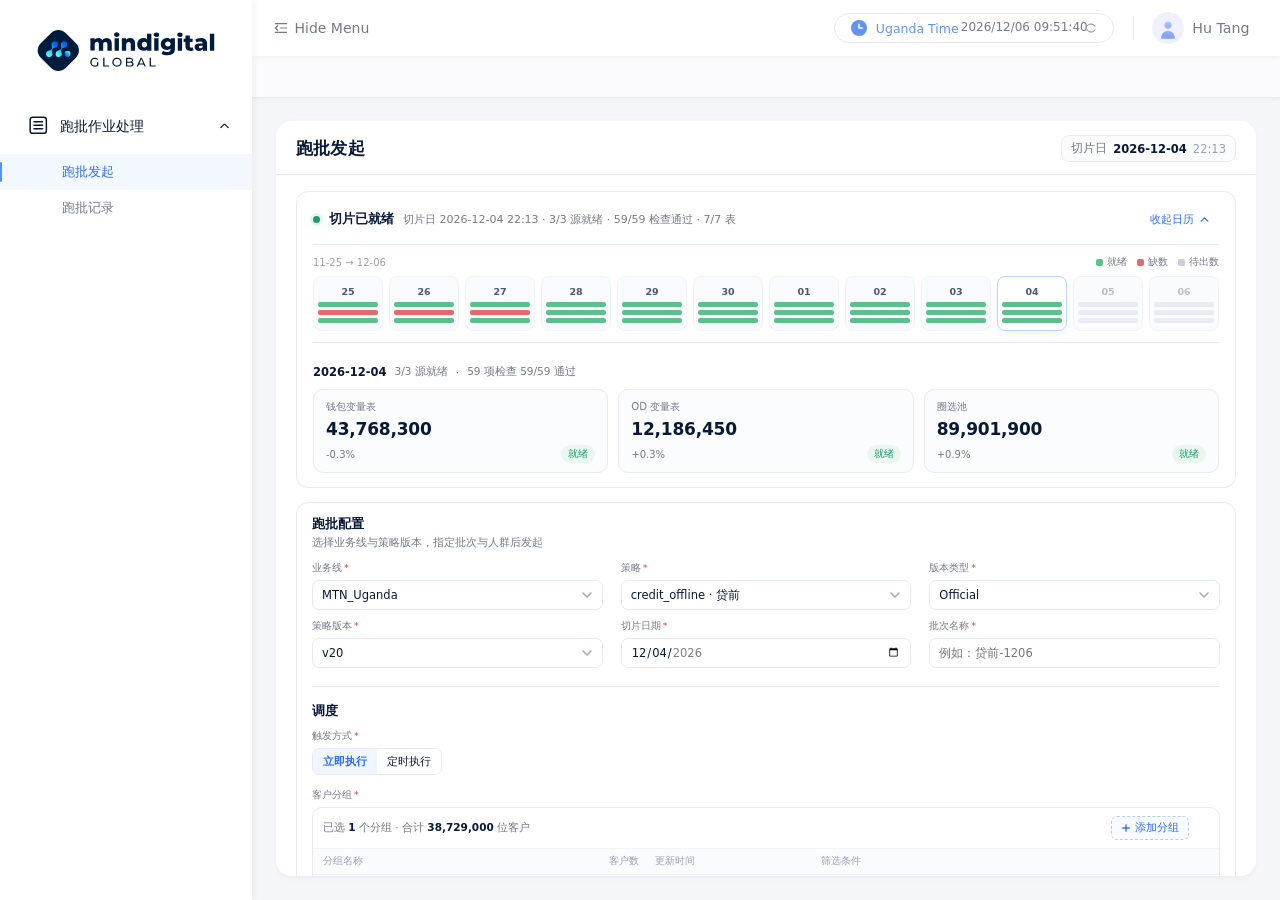
==== site/index.html @ 2bd6d719 "feat: 执行页新增批次事件报告卡片与 PDF 预览" ====
<!DOCTYPE html>
<html lang="zh-CN">
<head>
<meta charset="utf-8">
<meta name="viewport" content="width=device-width, initial-scale=1">
<title>跑批作业处理 · risk control platform</title>
<style>
/* ===== shell ===== */
:root {
  --ink:#081936; --muted:#75798A; --faint:#9AA1B6;
  --blue:#5095FF; --blue-deep:#2F6BFF; --blue-weak:#EEF4FF;
  --line:#E8EAF2; --page:#F5F6FA;
  --green:#1F9D6B; --green-weak:#E9F7F0;
  --amber:#D98A1F; --amber-weak:#FFF4E2;
  --red:#D64545; --red-weak:#FDECEC;
}
* { box-sizing:border-box; }
html, body { height:100%; margin:0; }
body {
  font-family:-apple-system, system-ui, "Segoe UI", Roboto, "Helvetica Neue", Arial, "Noto Sans", sans-serif;
  font-size:14px; color:var(--ink); background:var(--page);
  -webkit-font-smoothing:antialiased; -moz-osx-font-smoothing:grayscale;
  overflow-x:auto; overflow-y:hidden;
}
.app { display:flex; height:100vh; min-height:640px; position:relative; }
.sidebar { flex:0 0 252px; width:252px; background:#fff; box-shadow:2px 0 8px rgba(29,35,41,.05); position:relative; z-index:5; transition:width .28s cubic-bezier(.645,.045,.355,1), flex-basis .28s cubic-bezier(.645,.045,.355,1); overflow:hidden; }
.brand { padding:28.5px 0 0 35.5px; }
.brand img { display:block; width:180.5px; height:auto; }
.nav { margin-top:26.5px; }
.subnav { display:flex; flex-direction:column; margin-top:2px; }
.subnav-item { position:relative; height:36px; display:flex; align-items:center; padding:0 22px 0 62px; border:0; background:none; font:inherit; font-size:13px; color:var(--muted); cursor:pointer; text-align:left; }
.subnav-item:hover { color:var(--ink); background:rgba(80,149,255,.04); }
.subnav-item.on { color:var(--blue-deep); font-weight:500; background:#F3F8FF; }
.subnav-item.on:before { content:''; position:absolute; left:0; top:8px; bottom:8px; width:2px; background:var(--blue); border-radius:1px; }

.nav-item { height:54px; display:flex; align-items:center; padding:0 22.6px 0 27.5px; cursor:pointer; color:var(--ink); font-size:14px; line-height:1; transition:background .2s; user-select:none; }
.nav-item:hover { background:rgba(80,149,255,.05); }
.nav-item .ico { width:20.5px; height:20.5px; flex:0 0 20.5px; margin-right:12px; }
.nav-item .label { flex:1 1 auto; white-space:nowrap; transform:translateY(.5px); }
.chev { width:9px; height:5.4px; flex:0 0 9px; color:var(--ink); opacity:.92; }
.main { flex:1 1 auto; min-width:0; display:flex; flex-direction:column; }
.topbar { flex:0 0 56px; height:56px; background:#fff; display:flex; align-items:center; justify-content:space-between; padding:0 30.5px 0 22px; box-shadow:0 2px 3px rgba(151,160,195,.08); position:relative; z-index:4; }
.hide-btn { display:flex; align-items:center; gap:6.5px; position:relative; top:-.5px; background:none; border:0; padding:0; margin:0; font:inherit; font-size:14px; color:var(--muted); cursor:pointer; transition:color .2s; }
.hide-btn:hover { color:var(--ink); }
.hide-btn svg { width:14px; height:14px; display:block; }
.top-right { display:flex; align-items:center; }
.timepill { position:relative; width:279.5px; height:30px; flex:0 0 279.5px; border:1px solid var(--line); border-radius:15px; background:#fff; white-space:nowrap; }
.timepill .clk { position:absolute; left:16px; top:6px; width:16px; height:16px; display:block; }
.timepill .tz { position:absolute; left:40.5px; top:50%; transform:translateY(-50%); color:#6193F7; font-size:12.5px; }
.timepill .date { position:absolute; left:125.5px; top:50%; transform:translateY(calc(-50% - 1.5px)); color:var(--muted); font-size:12px; }
.timepill .sync { position:absolute; left:249.5px; top:8px; width:12px; height:12px; display:block; color:var(--muted); cursor:pointer; }
.vdiv { width:1px; height:24px; background:var(--line); margin:0 0 0 19px; }
.user { display:flex; align-items:center; margin-left:18.5px; cursor:pointer; }
.avatar { width:32px; height:32px; border-radius:50%; overflow:hidden; background:#EFF2FE; display:block; }
.uname { margin-left:8px; font-size:14.2px; color:var(--muted); white-space:nowrap; transform:translateY(-.5px); }
.subbar { flex:0 0 42px; height:42px; background:#FBFBFD; border-bottom:1px solid #E8EAF2; box-shadow:0 2px 4px rgba(151,160,195,.08); position:relative; z-index:3; }
.content { flex:1 1 auto; min-height:0; padding:23px 24px 24px; background:var(--page); }
.card { height:100%; background:#fff; border-radius:16px; box-shadow:0 2px 4px rgba(151,160,195,.1); position:relative; overflow:hidden; }
.app.collapsed .sidebar { width:0; flex-basis:0; }

/* ===== workspace ===== */
.ws { display:flex; flex-direction:column; }
.ws-head { flex:0 0 auto; padding:14px 20px 12px; border-bottom:1px solid var(--line); position:relative; }
.ws-top { display:flex; align-items:center; justify-content:space-between; gap:14px; }
.ws-left { display:flex; align-items:center; gap:12px; min-width:0; }
.ws-h1 { font-size:17px; font-weight:600; letter-spacing:.2px; white-space:nowrap; }
.concept { font-size:9.5px; font-weight:500; color:#7C8AA5; background:#F2F5FA; border:1px solid #E6EAF2; border-radius:4px; padding:1px 5px; letter-spacing:0; }
.ws-meta { margin-top:7px; display:flex; align-items:center; gap:9px; font-size:12px; color:var(--muted); white-space:nowrap; overflow:hidden; }
.task-btn { display:inline-flex; align-items:center; gap:6px; background:none; border:0; padding:0 0 0 12px; border-left:1px solid var(--line); font:inherit; color:var(--ink); cursor:pointer; white-space:nowrap; }
.task-btn svg { width:9px; height:5.4px; color:var(--muted); }
.task-name { font-size:13px; font-weight:600; }
.task-code { font-size:11px; color:var(--muted); }
.sep { width:1px; height:10px; background:var(--line); }
.ws-right { display:flex; align-items:center; gap:10px; flex:0 0 auto; white-space:nowrap; }
.ws-right .btn, .ws-right .badge, .slice-chip { white-space:nowrap; flex:0 0 auto; }
.slice-chip { display:flex; gap:6px; align-items:center; border:1px solid var(--line); border-radius:8px; padding:5px 9px; font-size:11.5px; color:var(--muted); background:#FBFCFE; }
.slice-chip b { color:var(--ink); font-weight:600; }
.slice-chip i { font-style:normal; color:var(--faint); }
.badge { font-size:11px; padding:4px 9px; border-radius:999px; background:var(--green-weak); color:var(--green); font-weight:500; }
.badge.running { background:var(--blue-weak); color:var(--blue-deep); }
.badge.waiting { background:var(--amber-weak); color:var(--amber); }
.task-menu { position:absolute; top:44px; left:150px; width:330px; background:#fff; border:1px solid var(--line); border-radius:10px; box-shadow:0 12px 28px rgba(20,30,60,.12); padding:6px; z-index:20; }
.task-menu[hidden] { display:none; }
.task-menu button { display:flex; width:100%; justify-content:space-between; align-items:center; gap:10px; padding:9px 10px; border:0; background:none; border-radius:7px; text-align:left; cursor:pointer; font:inherit; }
.task-menu button:hover { background:#F6F9FE; }
.task-menu button.on { background:#F3F8FF; }
.task-menu b { font-size:12.5px; font-weight:600; display:block; }
.task-menu i { font-size:10.5px; color:var(--muted); font-style:normal; display:block; margin-top:2px; }
.task-menu em { font-size:11px; color:var(--muted); font-style:normal; }

.stages { flex:0 0 auto; display:grid; grid-template-columns:repeat(4,1fr); border-bottom:1px solid var(--line); }
.stage { position:relative; display:flex; align-items:center; gap:10px; padding:10px 16px 9px; background:#fff; border:0; border-right:1px solid var(--line); cursor:pointer; text-align:left; font:inherit; color:var(--ink); }
.stage:last-child { border-right:0; }
.stage:after { content:''; position:absolute; left:0; right:0; bottom:-1px; height:2px; background:transparent; }
.stage.active { background:#FAFBFF; }
.stage.active:after { background:var(--blue); }
.st-no { font-size:10.5px; color:var(--faint); font-variant-numeric:tabular-nums; }
.st-body b { display:block; font-size:12.5px; font-weight:600; }
.st-body i { display:block; font-size:10.5px; color:var(--muted); font-style:normal; margin-top:2px; white-space:nowrap; overflow:hidden; text-overflow:ellipsis; }
.st-flag { margin-left:auto; width:6px; height:6px; border-radius:50%; background:#DDE2EA; flex:0 0 6px; }
.st-flag.done { background:var(--green); }
.st-flag.live { background:var(--blue); box-shadow:0 0 0 3px rgba(80,149,255,.16); }
.st-flag.warn { background:var(--amber); }

.panel-wrap { flex:1 1 auto; min-height:0; overflow:auto; padding:16px 20px 22px; background:#fff; }
.panel { display:none; }
.panel.active { display:block; }
.panel-wrap::-webkit-scrollbar { width:8px; }
.panel-wrap::-webkit-scrollbar-thumb { background:#DFE4EE; border-radius:4px; }

.box { border:1px solid var(--line); border-radius:12px; padding:13px 15px; background:#fff; }
.box-head { display:flex; align-items:flex-start; justify-content:space-between; gap:12px; }
.box h3 { margin:0; font-size:12.5px; font-weight:600; }
.box .sub { margin:3px 0 0; font-size:10.5px; color:var(--muted); }

.btn { display:inline-flex; align-items:center; justify-content:center; gap:6px; height:32px; padding:0 13px; border-radius:8px; border:1px solid var(--line); background:#fff; color:var(--ink); font:inherit; font-size:12px; font-weight:500; cursor:pointer; transition:background .15s,border-color .15s; }
.btn:hover { border-color:#C9D4EA; }
.btn.primary { background:var(--blue); border-color:var(--blue); color:#fff; }
.btn.primary:hover { background:#3F86F5; }
.btn.primary[disabled] { background:#B9CDF2; border-color:#B9CDF2; cursor:not-allowed; }
.btn.danger { color:var(--red); border-color:#F1C9C9; }
.btn.danger:hover { background:#FFF7F7; }
.btn.ghost { border-color:transparent; color:var(--muted); }
.btn.ghost:hover { color:var(--ink); background:#F6F8FC; }
.btn.wide { width:100%; height:34px; font-size:12.5px; margin-top:2px; }
.btn.sm { height:26px; padding:0 9px; font-size:11px; }

/* prepare */
.prep-grid { display:grid; grid-template-columns:minmax(0,1.3fr) minmax(0,1fr); gap:14px; align-items:stretch; }
.prep-left { display:flex; flex-direction:column; gap:14px; min-width:0; }
.form-box { align-self:stretch; }
.cal { margin-top:10px; display:grid; grid-template-columns:repeat(14,minmax(0,1fr)); gap:5px; }
.cal-col { border:1px solid transparent; border-radius:8px; padding:6px 2px 5px; text-align:center; cursor:pointer; }
.cal-col:hover { background:#F7F9FD; }
.cal-col.sel { border-color:#BFD6FF; background:#F3F8FF; }
.cal-d { font-size:10.5px; font-weight:600; color:var(--ink); white-space:nowrap; }
.cal-bars { margin-top:5px; display:flex; flex-direction:column; gap:2px; }
.cal-bars i { height:4px; border-radius:2px; background:#DDE2EB; display:block; }
.cal-bars i.ok { background:#5BC08D; }
.cal-bars i.warn { background:#E7B04A; }
.cal-bars i.bad { background:#E06B6B; }
.legend { display:flex; gap:10px; font-size:10px; color:var(--muted); align-items:center; }
.legend span { display:inline-flex; align-items:center; gap:4px; }
.legend b { width:7px; height:7px; border-radius:2px; display:inline-block; }

.cal-detail { margin-top:11px; border-top:1px solid var(--line); padding-top:9px; }
.cd-head { display:flex; align-items:center; gap:8px; font-size:11px; color:var(--muted); margin-bottom:3px; }
.cd-head b { color:var(--ink); font-size:11.5px; }
.cd-row { display:grid; grid-template-columns:minmax(0,1fr) 96px 64px 52px; gap:8px; align-items:center; padding:5px 0; border-bottom:1px dashed #EFF1F6; font-size:11px; }
.cd-row:last-child { border-bottom:0; }
.cd-row .nm { color:var(--ink); }
.cd-row .num { text-align:right; font-variant-numeric:tabular-nums; color:var(--ink); }
.cd-row .dl { text-align:right; color:var(--muted); font-variant-numeric:tabular-nums; }
.tag { justify-self:end; font-size:10px; padding:2px 7px; border-radius:999px; }
.tag.ok { background:var(--green-weak); color:var(--green); }
.tag.warn { background:var(--amber-weak); color:var(--amber); }
.tag.bad { background:var(--red-weak); color:var(--red); }
.tag.na { background:#F1F3F7; color:var(--faint); }

.launch h3 { margin:0 0 2px; }
.checks { list-style:none; margin:0; padding:0; display:flex; flex-direction:column; gap:7px; }
.checks li { display:flex; gap:7px; align-items:flex-start; font-size:11.5px; color:var(--ink); }
.checks li svg { width:13px; height:13px; margin-top:1px; flex:0 0 13px; }
.checks li small { color:var(--muted); font-size:10.5px; }
.est { display:grid; grid-template-columns:repeat(3,1fr); gap:6px; margin:11px 0 10px; padding-top:10px; border-top:1px solid var(--line); }
.est div i { display:block; font-size:9.5px; color:var(--muted); font-style:normal; }
.est div b { display:block; font-size:12px; font-weight:600; margin-top:2px; white-space:nowrap; }
.est-note { margin-top:9px; font-size:10px; color:var(--faint); }
.hint { margin-top:7px; font-size:10px; color:var(--faint); text-align:center; }

.cfg { margin-top:10px; display:grid; grid-template-columns:repeat(4,minmax(0,1fr)); gap:10px; }
.cfg div i { display:block; font-size:9.5px; color:var(--faint); font-style:normal; }
.cfg div b { display:block; font-size:11.5px; font-weight:500; margin-top:2px; white-space:nowrap; overflow:hidden; text-overflow:ellipsis; }

table.list { width:100%; border-collapse:collapse; font-size:11px; }
table.list th { text-align:left; font-weight:500; color:var(--muted); font-size:10px; padding:0 6px 6px; border-bottom:1px solid var(--line); white-space:nowrap; }
table.list td { padding:6px; border-bottom:1px dashed #EFF1F6; font-variant-numeric:tabular-nums; white-space:nowrap; }
table.list tr:last-child td { border-bottom:0; }
table.list td.r, table.list th.r { text-align:right; }
table.list td.mono { font-family:ui-monospace, SFMono-Regular, Menlo, monospace; font-size:10.5px; color:var(--muted); }

.stages[hidden] { display:none; }
.stages.three { grid-template-columns:repeat(3,1fr); }
.back { border:0; background:none; padding:0; color:var(--muted); font-size:11.5px; cursor:pointer; white-space:nowrap; }
.back:hover { color:var(--ink); }
.list-head { margin:16px 0 8px; }
.list-head h3 { margin:0; font-size:12.5px; font-weight:600; }
.batch-table { width:100%; border-collapse:collapse; font-size:11.5px; }
.batch-table th { text-align:left; font-size:10px; color:var(--muted); font-weight:500; padding:0 8px 8px; border-bottom:1px solid var(--line); white-space:nowrap; }
.batch-table td { padding:9px 8px; border-bottom:1px dashed #EFF1F6; white-space:nowrap; }
.batch-table tbody tr { cursor:pointer; }
.batch-table tbody tr:hover { background:#F8FAFE; }
.batch-table td.nm { font-weight:600; }
.batch-table td.mono { font-family:ui-monospace,SFMono-Regular,Menlo,monospace; font-size:10.5px; color:var(--muted); }
.batch-table td.r, .batch-table th.r { text-align:right; }
.tag.info { background:var(--blue-weak); color:var(--blue-deep); }

.grid3 { display:grid; grid-template-columns:repeat(3,minmax(0,1fr)); gap:0 18px; }
.gp-wrap { display:grid; grid-template-columns:minmax(0,1.1fr) minmax(0,1fr); gap:14px; border:1px solid var(--line); border-radius:10px; padding:12px; background:#FAFBFE; }
.gp-title { font-size:10px; color:var(--muted); margin-bottom:6px; }
.glist { display:flex; flex-direction:column; gap:6px; max-height:230px; overflow:auto; }
.gitem { display:flex; align-items:center; gap:8px; border:1px solid var(--line); border-radius:8px; padding:8px 10px; background:#fff; font:inherit; font-size:11.5px; color:var(--ink); }
button.gitem { cursor:pointer; text-align:left; }
.gitem.sel { border-color:#BFD6FF; background:#F5F9FF; }
.gitem .cbx { width:12px; height:12px; border:1px solid #C9D2E2; border-radius:3px; flex:0 0 12px; }
.gitem.sel .cbx { background:var(--blue); border-color:var(--blue); position:relative; }
.gitem.sel .cbx:after { content:''; position:absolute; left:3px; top:1px; width:3px; height:6px; border:solid #fff; border-width:0 1.5px 1.5px 0; transform:rotate(45deg); }
.gitem .nm { flex:1 1 auto; overflow:hidden; text-overflow:ellipsis; white-space:nowrap; }
.gitem .gnum { font-variant-numeric:tabular-nums; color:var(--muted); }
.gitem .gx { font-style:normal; color:#8AA0C4; cursor:pointer; font-size:13px; line-height:1; }
.gitem .gx:hover { color:var(--red); }
.gitem .gchk { width:12px; height:12px; flex:0 0 12px; }
.gitem svg.gicon { width:14px; height:14px; flex:0 0 14px; color:var(--faint); }
.gp-empty { padding:18px; text-align:center; color:var(--faint); font-size:10.5px; border:1px dashed var(--line); border-radius:8px; }
.gp-total { margin-top:8px; font-size:10.5px; color:var(--muted); text-align:right; font-variant-numeric:tabular-nums; }

.ws-back-row { display:flex; padding:12px 20px 0; }
.ws-back-row + .ws-top { padding-top:8px; }
/* readiness strip */
.readiness { padding:14px 16px; }
.ready-row { display:flex; align-items:center; gap:9px; }
.ready-dot { width:7px; height:7px; border-radius:50%; background:var(--green); box-shadow:0 0 0 3px rgba(31,157,107,.12); flex:0 0 7px; }
.ready-row b { font-size:12.5px; font-weight:600; }
.ready-meta { font-size:11px; color:var(--muted); }
.ready-row .btn { margin-left:auto; color:var(--blue-deep); }
.ready-body { margin-top:12px; border-top:1px solid var(--line); padding-top:10px; }
.cal-head { display:flex; align-items:center; justify-content:space-between; font-size:10px; color:var(--faint); margin-bottom:7px; }
.ready-body .cal { margin-top:0; }
.ready-body .cal-col { padding:9px 4px 7px; }
.ready-body .cal-bars i { height:5px; }
.form-grid { display:grid; grid-template-columns:1fr 1fr; gap:0 20px; }
.form-grid .field { margin-top:10px; }
.form-grid .span2 { grid-column:span 2; }
.push-grid .btn.wide { margin-top:12px; }
.form-foot { display:flex; justify-content:flex-end; margin-top:16px; padding-top:12px; border-top:1px solid var(--line); }

/* config form */
.form-box .box-head { margin-bottom:2px; }
.field { margin-top:10px; }
.field > label { display:block; font-size:9.5px; color:var(--muted); margin-bottom:5px; }
.static { font-size:12px; color:var(--ink); }
.opts { display:grid; grid-template-columns:1fr 1fr; gap:6px; }
.opt { border:1px solid var(--line); border-radius:8px; padding:7px 8px; background:#fff; text-align:left; cursor:pointer; font:inherit; }
.opt:hover { border-color:#C9D4EA; }
.opt.on { border-color:#BFD6FF; background:#F5F9FF; }
.opt b { display:block; font-size:11px; font-weight:600; color:var(--ink); }
.opt i { display:block; font-style:normal; font-size:9.5px; color:var(--muted); margin-top:2px; }
.ver-row { display:flex; align-items:center; }
.seg { display:inline-flex; border:1px solid var(--line); border-radius:7px; overflow:hidden; }
.seg button { border:0; background:#fff; padding:5px 10px; font:inherit; font-size:11px; color:var(--ink); cursor:pointer; }
.seg button.on { background:#F0F6FF; color:var(--blue-deep); font-weight:600; }
.ver { margin-left:8px; font-size:11px; color:var(--muted); }
.ver-pill { display:inline-flex; align-items:center; height:26px; padding:0 10px; border:1px solid var(--line); border-radius:7px; font-size:11px; color:var(--ink); background:#FAFBFE; }
.groups { display:flex; flex-direction:column; gap:5px; }
.chk { display:flex; align-items:center; gap:7px; border:1px solid var(--line); border-radius:7px; padding:6px 8px; background:#fff; font:inherit; font-size:11px; color:var(--ink); cursor:pointer; text-align:left; }
.chk:hover { border-color:#C9D4EA; }
.chk.on { border-color:#BFD6FF; background:#F5F9FF; }
.cbx { width:12px; height:12px; border:1px solid #C9D2E2; border-radius:3px; flex:0 0 12px; position:relative; }
.chk.on .cbx { background:var(--blue); border-color:var(--blue); }
.chk.on .cbx:after { content:''; position:absolute; left:3px; top:1px; width:3px; height:6px; border:solid #fff; border-width:0 1.5px 1.5px 0; transform:rotate(45deg); }
.chk em { margin-left:auto; font-style:normal; color:var(--muted); font-size:10px; }
.auto-row { display:flex; align-items:center; gap:8px; margin-top:7px; font-size:10.5px; color:var(--muted); }
.auto-row .switch { margin-left:auto; width:28px; height:16px; }
.auto-row .switch:after { width:12px; height:12px; }
.auto-row .switch.on:after { left:14px; }


.input { width:100%; height:30px; border:1px solid var(--line); border-radius:7px; padding:0 9px; font:inherit; font-size:11.5px; color:var(--ink); outline:none; background:#fff; }
.input:focus { border-color:#BFD6FF; box-shadow:0 0 0 3px rgba(80,149,255,.1); }
.textarea { width:100%; min-height:50px; border:1px solid var(--line); border-radius:7px; padding:7px 9px; font:inherit; font-size:11.5px; color:var(--ink); outline:none; resize:none; background:#fff; }
.textarea:focus { border-color:#BFD6FF; box-shadow:0 0 0 3px rgba(80,149,255,.1); }
.req { color:var(--red); font-style:normal; margin-left:2px; }
.row2 { display:grid; grid-template-columns:1fr 1fr; gap:10px; }
.row2 .field { margin-top:10px; }

/* group summary + picker */
.group-summary { display:flex; align-items:center; justify-content:space-between; gap:8px; font-size:10.5px; color:var(--muted); }
.group-summary b { color:var(--ink); font-weight:600; }
.group-chips { display:flex; flex-wrap:wrap; gap:5px; margin-top:7px; }
.gchip { display:inline-flex; align-items:center; gap:5px; background:#F2F6FE; border:1px solid #DCE6F8; border-radius:6px; padding:3px 6px; font-size:10.5px; color:#2F4A78; }
.gchip i { font-style:normal; cursor:pointer; color:#8AA0C4; font-size:12px; line-height:1; }
.gchip i:hover { color:var(--red); }
.modal-mask { position:fixed; inset:0; background:rgba(15,25,45,.28); z-index:40; }
.picker { position:fixed; left:50%; top:50%; transform:translate(-50%,-50%); width:760px; max-width:calc(100vw - 64px); max-height:calc(100vh - 80px); background:#fff; border-radius:14px; box-shadow:0 24px 60px rgba(15,25,45,.25); z-index:41; display:flex; flex-direction:column; }
.picker-head { display:flex; justify-content:space-between; align-items:flex-start; padding:16px 18px 10px; }
.picker-head h3 { margin:0; font-size:14px; }
.picker-head p { margin:3px 0 0; font-size:10.5px; color:var(--muted); }
.picker-x { border:0; background:none; font-size:18px; color:var(--faint); cursor:pointer; line-height:1; }
.picker-search { padding:0 18px 10px; }
.picker-search input { width:100%; height:32px; border:1px solid var(--line); border-radius:8px; padding:0 10px; font:inherit; font-size:12px; outline:none; }
.picker-search input:focus { border-color:#BFD6FF; box-shadow:0 0 0 3px rgba(80,149,255,.1); }
.picker-table { flex:1 1 auto; min-height:120px; overflow:auto; padding:0 18px; }
.ghead { display:grid; grid-template-columns:24px minmax(0,1fr) 110px 130px; gap:10px; font-size:9.5px; color:var(--muted); padding:6px 8px; border-bottom:1px solid var(--line); position:sticky; top:0; background:#fff; z-index:1; }
.ghead .r { text-align:right; }
.grow { display:grid; grid-template-columns:24px minmax(0,1fr) 110px 130px; gap:10px; align-items:center; width:100%; border:0; border-bottom:1px dashed #EFF1F6; background:#fff; padding:10px 8px; text-align:left; font:inherit; cursor:pointer; }
.grow:hover { background:#F8FAFE; }
.grow.on { background:#F3F8FF; }
.grow.on .cbx { background:var(--blue); border-color:var(--blue); position:relative; }
.grow.on .cbx:after { content:''; position:absolute; left:3px; top:1px; width:3px; height:6px; border:solid #fff; border-width:0 1.5px 1.5px 0; transform:rotate(45deg); }
.gname { display:flex; flex-direction:column; gap:2px; font-size:11.5px; color:var(--ink); min-width:0; }
.gname i { font-style:normal; font-size:9.5px; color:var(--muted); white-space:nowrap; overflow:hidden; text-overflow:ellipsis; max-width:340px; }
.gnum { text-align:right; font-size:11px; font-variant-numeric:tabular-nums; }
.gtime { text-align:right; font-size:9.5px; color:var(--muted); font-variant-numeric:tabular-nums; }
.gempty { padding:26px; text-align:center; color:var(--muted); font-size:11px; }
.picker-foot { display:flex; align-items:center; justify-content:space-between; padding:12px 18px; border-top:1px solid var(--line); font-size:11px; }
.picker-foot b { font-weight:600; }
.picker-foot .btn { margin-left:6px; }

/* run */
.run-top { display:grid; grid-template-columns:132px minmax(0,1fr) auto; gap:16px; align-items:center; }
.ring { position:relative; width:124px; height:124px; }
.ring svg { transform:rotate(-90deg); }
.ring .val { position:absolute; inset:0; display:flex; flex-direction:column; align-items:center; justify-content:center; }
.ring .val b { font-size:22px; font-weight:600; letter-spacing:-.4px; }
.ring .val i { font-style:normal; font-size:10px; color:var(--muted); margin-top:2px; }
.run-stats { display:grid; grid-template-columns:repeat(3,minmax(0,1fr)); gap:9px 14px; }
.run-stats i { display:block; font-style:normal; font-size:9.5px; color:var(--muted); }
.run-stats b { display:block; font-size:13px; font-weight:600; margin-top:2px; font-variant-numeric:tabular-nums; }
.run-side { display:flex; flex-direction:column; gap:6px; align-items:flex-end; }
.run-side .muted { font-size:10px; color:var(--faint); }

.idle { padding:26px 0 22px; text-align:center; }
.idle .big { font-size:13px; font-weight:600; }
.idle .sub { margin-top:4px; font-size:11px; color:var(--muted); }
.idle .btn { margin-top:12px; }

.chart-grid { display:grid; grid-template-columns:minmax(0,1.15fr) minmax(0,1fr); gap:14px; margin-top:14px; }
.chart-box svg { display:block; width:100%; }
.axis { font-size:9px; fill:#9AA1B6; }
.grid-line { stroke:#EFF1F6; stroke-width:1; }
.series { fill:none; stroke:#5095FF; stroke-width:2; stroke-linejoin:round; stroke-linecap:round; }
.dot-now { fill:#fff; stroke:#5095FF; stroke-width:2; }
.shard-canvas { display:block; width:100%; height:88px; margin-top:8px; }
.pctl { display:flex; gap:12px; margin-top:8px; font-size:10px; color:var(--muted); }
.pctl b { color:var(--ink); font-weight:600; }

.anomaly { margin-top:14px; }
.anomaly ul { list-style:none; margin:8px 0 0; padding:0; display:flex; flex-direction:column; gap:6px; }
.anomaly li { display:flex; gap:8px; align-items:flex-start; font-size:11px; }
.anomaly li .pin { width:6px; height:6px; border-radius:50%; margin-top:4px; flex:0 0 6px; background:var(--amber); }
.anomaly li.bad .pin { background:var(--red); }
.anomaly li b { font-weight:600; }
.anomaly li span { color:var(--muted); }

/* report */
.rep-head { display:flex; align-items:center; justify-content:space-between; gap:12px; margin-bottom:12px; }
.rep-head .t { font-size:13px; font-weight:600; }
.rep-head .s { font-size:10.5px; color:var(--muted); margin-top:3px; }
.rep-head .actions { display:flex; gap:6px; }
.kpis { display:grid; grid-template-columns:repeat(6,minmax(0,1fr)); gap:8px; }
.kpi { border:1px solid var(--line); border-radius:10px; padding:9px 10px; }
.kpi i { display:block; font-style:normal; font-size:9.5px; color:var(--muted); }
.kpi b { display:block; font-size:17px; font-weight:600; letter-spacing:-.3px; margin-top:3px; font-variant-numeric:tabular-nums; white-space:nowrap; }
.kpi small { display:block; font-size:9.5px; color:var(--faint); margin-top:2px; white-space:nowrap; }
.kpi.up b { color:#C2413B; }
.kpi.down b { color:var(--green); }

.tl { margin-top:14px; }
.tl-bar { display:flex; height:16px; border-radius:4px; overflow:hidden; margin-top:10px; }
.tl-bar i { display:block; height:100%; }
.tl-legend { display:flex; gap:14px; margin-top:8px; font-size:10px; color:var(--muted); flex-wrap:wrap; }
.tl-legend span { display:inline-flex; align-items:center; gap:5px; }
.tl-legend b { width:7px; height:7px; border-radius:2px; display:inline-block; }
.tl-axis { display:flex; justify-content:space-between; font-size:9px; color:var(--faint); margin-top:5px; }

.res-grid { display:grid; grid-template-columns:minmax(0,1fr) minmax(0,1fr); gap:14px; margin-top:14px; }
.res-row { display:grid; grid-template-columns:88px minmax(0,1fr) 56px; gap:8px; align-items:center; font-size:10.5px; margin-top:8px; }
.res-row .bar { height:6px; border-radius:3px; background:#EEF1F6; overflow:hidden; }
.res-row .bar i { display:block; height:100%; background:#8FB4FF; border-radius:3px; }
.res-row .num { text-align:right; font-variant-numeric:tabular-nums; color:var(--ink); }

.split { margin-top:10px; }
.split-bar { display:flex; height:10px; border-radius:5px; overflow:hidden; background:#EEF1F6; }
.split-bar i { display:block; height:100%; }
.split-legend { display:flex; flex-direction:column; gap:6px; margin-top:10px; }
.split-legend div { display:flex; align-items:center; gap:7px; font-size:11px; }
.split-legend b { width:8px; height:8px; border-radius:2px; }
.split-legend span { color:var(--muted); }
.split-legend em { margin-left:auto; font-style:normal; font-variant-numeric:tabular-nums; }

/* push */
.push-grid { display:grid; grid-template-columns:minmax(0,1.05fr) minmax(0,1fr); gap:14px; }
.big-split { display:flex; gap:18px; margin:10px 0 4px; }
.big-split div i { display:block; font-style:normal; font-size:9.5px; color:var(--muted); }
.big-split div b { display:block; font-size:19px; font-weight:600; margin-top:2px; white-space:nowrap; }
.big-split .up b { color:#C2413B; }
.big-split .down b { color:var(--green); }

.steps { margin:12px 0 4px; display:flex; flex-direction:column; }
.step { display:flex; gap:9px; font-size:11px; padding-bottom:11px; position:relative; }
.step:last-child { padding-bottom:0; }
.step .dot { width:14px; height:14px; border-radius:50%; border:1.5px solid #D6DCE8; flex:0 0 14px; background:#fff; position:relative; z-index:1; display:flex; align-items:center; justify-content:center; }
.step .dot svg { width:8px; height:8px; }
.step:not(:last-child):after { content:''; position:absolute; left:6.5px; top:14px; bottom:0; width:1px; background:#E4E8F0; }
.step.done .dot { background:var(--green); border-color:var(--green); }
.step.done .dot svg { stroke:#fff; }
.step.now .dot { border-color:var(--blue); box-shadow:0 0 0 3px rgba(80,149,255,.15); }
.step b { font-weight:500; display:block; }
.step span { color:var(--muted); font-size:10px; display:block; margin-top:2px; }
.step .right { margin-left:auto; font-size:10px; color:var(--faint); white-space:nowrap; }

.switch-row { display:flex; align-items:center; justify-content:space-between; gap:10px; border-top:1px solid var(--line); margin-top:10px; padding-top:10px; font-size:11px; }
.switch { width:32px; height:18px; border-radius:9px; background:#DCE2EE; position:relative; cursor:pointer; transition:background .15s; flex:0 0 32px; }
.switch:after { content:''; position:absolute; width:14px; height:14px; border-radius:50%; background:#fff; top:2px; left:2px; transition:left .15s; box-shadow:0 1px 2px rgba(0,0,0,.15); }
.switch.on { background:var(--blue); }
.switch.on:after { left:16px; }
.switch-row small { display:block; color:var(--muted); font-size:9.5px; margin-top:2px; }
.demo-link { display:inline-block; margin-top:6px; font-size:10px; color:var(--blue-deep); cursor:pointer; text-decoration:underline; text-underline-offset:2px; }

.toast { position:fixed; left:50%; bottom:34px; transform:translateX(-50%); background:#101B33; color:#fff; font-size:12px; padding:9px 15px; border-radius:8px; box-shadow:0 8px 24px rgba(10,20,40,.2); z-index:50; }
.toast[hidden] { display:none; }

.ws-back-row { display:flex; padding:12px 20px 0; }
.ws-back-row + .ws-top { padding-top:8px; }
.matrix .seg.small button { padding:3px 8px; font-size:10px; }
.mtx { width:100%; border-collapse:collapse; margin-top:8px; table-layout:fixed; }
.mtx th { font-size:10px; color:var(--muted); font-weight:500; text-align:left; padding:8px 10px; border-bottom:1px solid var(--line); background:#FAFBFE; }
.mtx td { font-size:11.5px; padding:8px 10px; border-bottom:1px solid #F1F3F7; vertical-align:middle; }
.mtx th:nth-child(n+2), .mtx td:nth-child(n+2) { text-align:right; }
.mtx th:first-child { width:32%; }
.mtx td.sum { color:var(--muted); }
.mtx td.pick { cursor:pointer; }
.mtx td.pick:hover { background:#F7FAFF; }
.mtx td.off b { color:#B9C0CE; }
.mtx .mk { display:inline-flex; width:12px; height:12px; border:1px solid #C9D2E2; border-radius:3px; margin-right:7px; vertical-align:-2px; font-size:9px; color:#fff; align-items:center; justify-content:center; }
.mtx td.pick:not(.off) .mk { background:var(--blue); border-color:var(--blue); }
.mtx tr.mtx-sum td { border-bottom:none; background:#FAFBFE; }
.mtx-foot { display:flex; justify-content:space-between; align-items:flex-end; gap:18px; margin-top:12px; font-size:10.5px; color:var(--muted); }
.mtx-total { text-align:right; }
.mtx-total b { font-size:16px; color:var(--ink); margin:0 4px; font-variant-numeric:tabular-nums; }
.mtx-total i { display:block; font-style:normal; color:var(--faint); margin-top:2px; }
.btn.warn { background:#E8A23B; border-color:#E8A23B; color:#fff; }
.btn.warn:hover { background:#D9912B; border-color:#D9912B; }
.arm span { display:block; margin-top:6px; font-size:10px; color:#B26B1F; text-align:center; }

.selwrap { position:relative; }
.selwrap select { appearance:none; -webkit-appearance:none; padding-right:30px; background:#fff; cursor:pointer; width:100%; }
.selwrap .chev { position:absolute; right:11px; top:50%; transform:translateY(-50%); width:10px; height:6px; color:#9AA1B6; pointer-events:none; }

.gp-wrap { grid-template-columns:minmax(0,1fr) minmax(0,1.05fr); gap:16px; padding:14px; border-radius:12px; }
.gp-search { position:relative; margin-bottom:10px; }
.gp-search input { width:100%; height:34px; border:1px solid var(--line); border-radius:8px; padding:0 12px 0 32px; font:inherit; font-size:11.5px; background:#fff; outline:none; color:var(--ink); }
.gp-search input:focus { border-color:#BCD2F7; box-shadow:0 0 0 3px rgba(80,149,255,.12); }
.gp-search svg { position:absolute; left:11px; top:50%; transform:translateY(-50%); width:13px; height:13px; color:#9AA1B6; }
.gp-left .glist, .gp-right .glist { max-height:244px; overflow:auto; display:flex; flex-direction:column; gap:8px; }
.gitem { padding:10px 11px; transition:border-color .15s ease, background .15s ease; }
.gitem.sel { background:var(--blue); border-color:var(--blue); color:#fff; }
.gitem.sel .gnum { color:rgba(255,255,255,.9); }
.gitem.sel .gicon { color:#fff; }
.gitem.sel .gchk path { stroke:#fff; }
.gp-res-title { font-size:11px; font-weight:600; color:var(--ink); margin:2px 0 10px; }
.gcard { position:relative; border:1px solid #E7ECF6; border-radius:8px; background:#F7F9FD; padding:10px 34px 10px 14px; }
.gcard:before { content:''; position:absolute; left:0; top:8px; bottom:8px; width:3px; border-radius:2px; background:#D7E4FA; }
.gc-row { display:flex; gap:10px; font-size:10.5px; line-height:1.95; }
.gc-row .k { flex:0 0 56px; color:#9AA1B6; }
.gc-row .v { flex:1; color:var(--ink); overflow:hidden; text-overflow:ellipsis; white-space:nowrap; }
.gc-row .v.mono { font-family:ui-monospace,SFMono-Regular,Menlo,monospace; font-size:10px; color:#4B5872; }
.gcard .gx { position:absolute; right:9px; top:6px; }
.gp-foot { display:flex; justify-content:space-between; align-items:center; margin-top:12px; padding-top:9px; border-top:1px solid #F0F2F7; font-size:10.5px; color:var(--muted); }
.gp-foot b { color:var(--ink); font-variant-numeric:tabular-nums; }
.gp-reset { background:none; border:none; color:var(--blue-deep); font:inherit; font-size:10.5px; cursor:pointer; padding:0; }
.gp-reset:hover { text-decoration:underline; }
.foot-hint { font-size:10.5px; color:var(--red); margin-right:10px; }
.gp-empty { min-height:64px; display:flex; align-items:center; justify-content:center; }

.form-foot.split { justify-content:space-between; align-items:center; }
.run-sum { display:flex; align-items:center; gap:8px; font-size:10.5px; color:var(--muted); }
.run-sum b { color:var(--ink); font-variant-numeric:tabular-nums; }
.run-sum i { font-style:normal; color:#D5DAE4; }

.gsel { position:relative; }
.gsel-box { display:flex; align-items:center; gap:8px; width:100%; min-height:36px; border:1px solid var(--line); border-radius:8px; background:#fff; padding:5px 30px 5px 8px; cursor:pointer; font:inherit; text-align:left; }
.gsel-box:hover { border-color:#C7D7F2; }
.gsel-box.open { border-color:#BCD2F7; box-shadow:0 0 0 3px rgba(80,149,255,.12); }
.gchips { display:flex; flex-wrap:wrap; gap:6px; }
.gchip { display:inline-flex; align-items:center; gap:6px; background:#EFF5FF; border:1px solid #DCE8FC; border-radius:6px; padding:3px 7px; font-size:10.5px; color:#2E5FAE; }
.gchip b { font-weight:500; color:var(--ink); }
.gchip .n { color:#7C8CA8; font-variant-numeric:tabular-nums; }
.gchip .x { font-style:normal; color:#8AA0C4; cursor:pointer; }
.gchip .x:hover { color:var(--red); }
.gsel-ph { font-size:11.5px; color:#A6AFBF; padding-left:2px; }
.gsel-chev { position:absolute; right:11px; top:50%; width:10px; height:6px; color:#9AA1B6; pointer-events:none; }
.gsel-hint { margin-top:6px; font-size:10px; color:var(--muted); }
.gsel-hint b { color:var(--ink); font-variant-numeric:tabular-nums; }
.gpop { position:absolute; left:0; right:0; top:calc(100% + 6px); background:#fff; border:1px solid #E6E9F0; border-radius:10px; box-shadow:0 12px 32px rgba(20,40,80,.14); z-index:30; padding:10px; }
.gpop-list { max-height:230px; overflow:auto; display:flex; flex-direction:column; gap:2px; margin-top:8px; }
.gopt { display:flex; align-items:center; gap:9px; padding:7px 8px; border-radius:7px; border:none; background:none; font:inherit; font-size:11.5px; cursor:pointer; text-align:left; color:var(--ink); }
.gopt:hover { background:#F5F8FE; }
.gopt.on { background:#F2F7FF; }
.gopt .cbx { width:13px; height:13px; border:1px solid #C9D2E2; border-radius:3px; flex:0 0 13px; position:relative; }
.gopt.on .cbx { background:var(--blue); border-color:var(--blue); }
.gopt.on .cbx:after { content:''; position:absolute; left:4px; top:2px; width:3px; height:6px; border:solid #fff; border-width:0 1.5px 1.5px 0; transform:rotate(45deg); }
.gopt .nm { flex:1; overflow:hidden; text-overflow:ellipsis; white-space:nowrap; }
.gopt .num { color:var(--muted); font-variant-numeric:tabular-nums; }
.gpop-foot { display:flex; align-items:center; gap:10px; border-top:1px solid #F0F2F7; margin-top:8px; padding-top:8px; font-size:10.5px; color:var(--muted); }
.gpop-foot .sp { flex:1; }
.gpop-foot button { background:none; border:none; font:inherit; font-size:10.5px; cursor:pointer; color:var(--blue-deep); padding:0 2px; }
.gpop-foot button:hover { text-decoration:underline; }
.gpop.up { top:auto; bottom:calc(100% + 6px); }

.cal { gap:6px; margin-top:12px; }
.cal-col { background:#F8FAFD; border:1px solid #F1F4F9; border-radius:8px; padding:8px 3px 7px; }
.cal-col:hover { background:#F2F6FD; }
.cal-col.sel { background:#fff; border-color:#BFD6FF; box-shadow:0 3px 8px rgba(80,149,255,.10); }
.cal-d { font-size:9.5px; font-weight:600; color:#4A5872; }
.cal-bars { gap:3px; }
.cd-head { margin:13px 0 10px; font-size:10.5px; }
.cd-grid { display:grid; grid-template-columns:repeat(3,minmax(0,1fr)); gap:10px; }
.cd-card { border:1px solid var(--line); border-radius:10px; padding:10px 12px 9px; background:#FBFCFE; }
.cd-name { display:block; font-size:10px; color:var(--muted); }
.cd-card b { display:block; margin-top:5px; font-size:17px; font-weight:600; letter-spacing:-0.2px; font-variant-numeric:tabular-nums; }
.cd-card b.dim { color:#C2C9D6; }
.cd-meta { display:flex; align-items:center; justify-content:space-between; margin-top:6px; font-size:10px; }
.cd-meta .dl { font-style:normal; color:var(--muted); font-variant-numeric:tabular-nums; }

.cal { grid-template-columns:repeat(12,minmax(0,1fr)); }
.cal-col.pending { background:#FAFBFD; border-color:#F1F3F8; }
.cal-col.pending .cal-d { color:#B7BFCB; }
.cal-bars i.na { background:#E9EDF3; }

.gsel-sum { margin-top:7px; font-size:10px; color:var(--muted); }
.gsel-sum b { color:var(--ink); font-variant-numeric:tabular-nums; }
.gmeta-list { margin-top:6px; border:1px solid #F0F2F7; border-radius:8px; overflow:hidden; }
.gmeta-head, .gmeta { display:grid; grid-template-columns:minmax(0,1.05fr) 100px 132px minmax(0,1.55fr); gap:12px; padding:6px 10px; font-size:10px; align-items:center; }
.gmeta-head { background:#FAFBFE; color:#9AA1B6; font-size:9.5px; border-bottom:1px solid #F0F2F7; }
.gmeta-head span:nth-child(2) { text-align:right; }
.gmeta { border-bottom:1px solid #F6F7FA; }
.gmeta:last-child { border-bottom:none; }
.gmeta .nm { color:var(--ink); overflow:hidden; text-overflow:ellipsis; white-space:nowrap; }
.gmeta .num { color:var(--ink); text-align:right; font-variant-numeric:tabular-nums; }
.gmeta .time { color:var(--muted); font-variant-numeric:tabular-nums; }
.gmeta .desc { color:var(--muted); font-family:ui-monospace,SFMono-Regular,Menlo,monospace; font-size:9.5px; overflow:hidden; text-overflow:ellipsis; white-space:nowrap; }

.gblock { border:1px solid var(--line); border-radius:10px; background:#fff; transition:border-color .15s ease, box-shadow .15s ease; }
.gblock.open { border-color:#BCD2F7; box-shadow:0 0 0 3px rgba(80,149,255,.10); }
.gblock .gsel-box { border:none; background:transparent; box-shadow:none; border-radius:10px 10px 0 0; min-height:40px; padding:7px 30px 7px 10px; }
.gblock .gsel-box:hover { border:none; }
.gblock .gsel-sum { padding:0 10px 8px; margin-top:0; }
.gblock .gmeta-list { margin-top:0; border:none; border-top:1px solid #F2F4F8; border-radius:0; }
.gblock .gmeta-head { padding:6px 10px; }
.gblock .gmeta { padding:6px 10px; }
.gopt { padding:6px 8px; line-height:1.25; }
.gpop-list { gap:1px; }

.gpop { width:420px; max-width:100%; right:auto; }
.gpop .gp-search input { height:32px; font-size:11px; padding-left:31px; }
.gpop .gp-search svg { width:12px; height:12px; }
.gpop-list { margin-top:8px; max-height:220px; }
.gopt { padding:7px 9px; gap:10px; border-radius:6px; }
.gopt .box { width:14px; height:14px; border-radius:4px; flex:0 0 14px; }
.gopt.on .box:after { left:4px; top:2px; }
.gopt .num { font-size:10.5px; }
.gpop-foot { font-size:10px; margin-top:8px; padding-top:7px; }

.gmeta-head, .gmeta { grid-template-columns:190px 110px 150px minmax(0,1fr); gap:16px; }

.modal-mask { position:fixed; inset:0; background:rgba(11,20,38,.45); display:flex; align-items:center; justify-content:center; z-index:80; }
.confirm { width:520px; max-width:calc(100vw - 40px); background:#fff; border-radius:14px; box-shadow:0 24px 64px rgba(9,20,40,.25); overflow:hidden; }
.cf-head { padding:18px 20px 13px; border-bottom:1px solid var(--line); }
.cf-head h3 { font-size:15px; font-weight:600; color:var(--ink); }
.cf-head p { margin-top:4px; font-size:10.5px; color:var(--muted); }
.cf-body { padding:10px 20px 6px; }
.cf-row { display:flex; gap:16px; padding:6px 0; font-size:11.5px; line-height:1.5; }
.cf-row span { flex:0 0 68px; color:var(--muted); }
.cf-row b { font-weight:500; color:var(--ink); }
.cf-note { margin:6px 20px 0; padding:8px 10px; background:#FFF8EC; border:1px solid #F7E3BF; border-radius:8px; font-size:10px; color:#96651A; }
.cf-foot { display:flex; justify-content:flex-end; gap:8px; padding:14px 20px 16px; }

.back { display:inline-flex; align-items:center; gap:6px; height:30px; padding:0 12px 0 9px; border:1px solid var(--line); border-radius:8px; background:#fff; font:inherit; font-size:11.5px; font-weight:500; color:var(--ink); cursor:pointer; transition:border-color .15s ease, color .15s ease, background .15s ease; }
.back:hover { border-color:#C7D7F2; color:var(--blue-deep); background:#F8FBFF; }
.back svg { width:13px; height:13px; color:#8A96AB; }
.back:hover svg { color:var(--blue-deep); }

.rpt-back { margin-bottom:10px; }
.rpt-list { display:flex; flex-direction:column; gap:8px; margin-top:12px; }
.rpt-row { display:grid; grid-template-columns:32px minmax(0,1fr) 60px 64px 118px 116px; gap:14px; align-items:center; border:1px solid var(--line); border-radius:10px; padding:10px 12px; background:#fff; }
.rpt-row.off { background:#FAFBFD; }
.rpt-row.off .rpt-main b { color:#8B96A9; }
.rpt-ico { width:30px; height:30px; border-radius:8px; background:#EFF5FF; display:flex; align-items:center; justify-content:center; }
.rpt-ico span { width:11px; height:14px; border:1.6px solid #5095FF; border-radius:2px; position:relative; display:block; }
.rpt-ico span:after { content:''; position:absolute; left:2px; top:3px; width:5px; height:1.5px; background:#5095FF; box-shadow:0 3px 0 #5095FF; }
.rpt-row.off .rpt-ico { background:#F3F5F9; }
.rpt-row.off .rpt-ico span { border-color:#B9C3D4; }
.rpt-row.off .rpt-ico span:after { background:#B9C3D4; box-shadow:0 3px 0 #B9C3D4; }
.rpt-main b { display:block; font-size:12px; font-weight:500; color:var(--ink); }
.rpt-main span { display:block; font-size:10px; color:var(--muted); margin-top:2px; }
.rpt-main code { display:block; font-size:8.5px; color:#B3BBC8; margin-top:3px; font-family:ui-monospace,SFMono-Regular,Menlo,monospace; }
.rpt-blocks { font-size:10px; color:var(--muted); text-align:right; font-variant-numeric:tabular-nums; }
.rpt-time { font-size:10px; color:var(--muted); font-variant-numeric:tabular-nums; }
.rpt-act { display:flex; gap:6px; justify-content:flex-end; }
.rpt-na { font-size:10px; color:#C3CAD6; }
.rpt-note { margin-top:10px; font-size:9.5px; color:#A9B1BF; }
.rpt-empty { padding:34px 12px; text-align:center; }
.rpt-empty b { display:block; font-size:13px; color:var(--ink); font-weight:500; }
.rpt-empty span { display:block; margin-top:6px; font-size:10.5px; color:var(--muted); }
.rpt-tpls { margin-top:14px; border-top:1px solid var(--line); padding-top:12px; }
.rpt-tpl-head { font-size:10px; color:var(--muted); margin-bottom:6px; }
.rpt-tpl { display:grid; grid-template-columns:minmax(0,1fr) 300px 110px 60px 76px; gap:12px; align-items:center; padding:6px 0; border-bottom:1px dashed #F1F3F8; font-size:10.5px; color:var(--muted); }
.rpt-tpl:last-child { border-bottom:none; }
.rpt-tpl .n { color:var(--ink); }
.rpt-tpl code { font-size:9px; color:#AEB7C6; font-family:ui-monospace,SFMono-Regular,Menlo,monospace; overflow:hidden; text-overflow:ellipsis; white-space:nowrap; }
.rpt-tpl .bl { text-align:right; font-variant-numeric:tabular-nums; }
.rpt-tpl .st { text-align:right; color:#B9C2D0; }
.rpt-tpl.on .st { color:#2F8F66; }

.lbl-note { margin-left:6px; font-size:9px; color:#A9B2C0; font-weight:400; }
.rpt-checks { display:grid; grid-template-columns:1fr 1fr; gap:2px 18px; border:1px solid var(--line); border-radius:8px; padding:10px 12px; background:#fff; }
.rpt-check { display:flex; align-items:center; gap:8px; padding:6px 4px; border:none; background:none; font:inherit; font-size:11px; color:var(--ink); text-align:left; cursor:pointer; border-radius:6px; }
.rpt-check:hover { background:#F7FAFF; }
.rpt-check .cbx { width:13px; height:13px; flex:0 0 13px; border:1px solid #C9D2E2; border-radius:3px; position:relative; }
.rpt-check.on .cbx { background:var(--blue); border-color:var(--blue); }
.rpt-check.on .cbx:after { content:''; position:absolute; left:4px; top:2px; width:3px; height:6px; border:solid #fff; border-width:0 1.5px 1.5px 0; transform:rotate(45deg); }
.rpt-check .nm { overflow:hidden; text-overflow:ellipsis; white-space:nowrap; }

.gsel-box { cursor:pointer; }
.gadd { display:inline-flex; align-items:center; gap:4px; height:24px; padding:0 9px; margin-left:2px; border:1px dashed #B9CDF0; border-radius:6px; background:#F7FAFF; color:var(--blue-deep); font:inherit; font-size:10.5px; cursor:pointer; flex:0 0 auto; }
.gadd:hover { background:#EEF5FF; border-color:#9DBCEC; }
.gadd svg { width:10px; height:10px; }

.gsel-box { justify-content:space-between; }
.gsel-inline { font-size:10.5px; color:var(--muted); }
.gsel-inline b { color:var(--ink); font-variant-numeric:tabular-nums; }

.gmeta-head, .gmeta { grid-template-columns:190px 110px 150px minmax(0,1fr) 22px; }
.gmeta-head span:last-child { display:block; }
.gm-x { font-style:normal; color:#B3BDCC; cursor:pointer; text-align:center; font-size:13px; line-height:1; }
.gm-x:hover { color:var(--red); }

.opt-tag { margin-left:8px; font-size:9px; color:#8C97A8; background:#F3F5F9; border:1px solid #E9ECF2; border-radius:4px; padding:1px 5px; font-weight:400; }
.notify-box .field:first-of-type { margin-top:12px; }
.notify-grid { display:grid; grid-template-columns:repeat(3,minmax(0,1fr)); gap:2px 14px; border:1px solid var(--line); border-radius:8px; padding:10px 12px; background:#fff; }

.form-sec { margin-top:18px; padding-top:16px; border-top:1px solid var(--line); }
.form-sec-head { display:flex; align-items:center; gap:8px; }
.form-sec-head b { font-size:12.5px; font-weight:600; color:var(--ink); }
.fs-sub { font-size:10px; color:var(--muted); }
.grid2 { display:grid; grid-template-columns:repeat(2,minmax(0,1fr)); gap:0 18px; }

.big-split.four { grid-template-columns:repeat(4,minmax(0,1fr)); }
.big-split .net b.up { color:#C0392B; }
.big-split .net b.down { color:#2F8F66; }
.mtx td.mcell { padding:5px 8px; }
.mtx-in { width:74px; height:26px; border:1px solid var(--line); border-radius:5px; text-align:right; font:inherit; font-size:11px; padding:0 6px; color:var(--ink); }
.mtx-in:focus { outline:none; border-color:#BCD2F7; box-shadow:0 0 0 3px rgba(80,149,255,.12); }
.mtx .mx { margin-left:5px; font-size:9px; color:#B3BCCB; font-variant-numeric:tabular-nums; }

.mtx-tools { display:flex; align-items:center; gap:12px; margin:10px 0 2px; font-size:10.5px; color:var(--muted); }
.mtx-tools b { color:var(--ink); font-variant-numeric:tabular-nums; }
.mtx-tools .sp { flex:1; }
.mtx-tools .lnk { background:none; border:none; font:inherit; font-size:10.5px; color:var(--blue-deep); cursor:pointer; padding:0; }
.mtx-tools .lnk:hover { text-decoration:underline; }
.mtx3 td.mcell { cursor:pointer; text-align:right; }
.mtx3 td.mcell:hover { background:#F7FAFF; }
.mtx3 td.off b { color:#C2C9D6; }

.rpt-rows { display:flex; flex-direction:column; border:1px solid var(--line); border-radius:8px; padding:4px 12px; background:#fff; }
.rpt-line { display:flex; align-items:center; justify-content:space-between; gap:16px; padding:5px 0; border-bottom:1px dashed #F3F5F9; }
.rpt-line:last-child { border-bottom:none; }
.rpt-line .rpt-check { padding:5px 2px; }
.cmp { display:flex; align-items:center; gap:6px; }
.cmp-l { font-size:10px; color:var(--muted); display:inline-flex; align-items:center; gap:2px; }
.cmp-in { width:230px; height:28px; font-size:10.5px; }

.rpt-rows { padding:2px 10px; }
.rpt-line { justify-content:flex-start; gap:0; padding:2px 0; }
.rpt-line .rpt-check { flex:0 0 330px; padding:4px 2px; }
.rpt-line .rpt-check .nm { font-size:11px; }
.cmp { margin-left:6px; }
.cmp-in { width:250px; height:26px; font-size:10.5px; }

.mtx3 td.mcell { display:flex; align-items:center; gap:6px; padding:4px 8px; }
.mtx-ck { width:15px; height:15px; flex:0 0 15px; border:1px solid #C9D2E2; border-radius:4px; background:#fff; padding:0; cursor:pointer; position:relative; }
.mtx-ck.on { background:var(--blue); border-color:var(--blue); }
.mtx-ck .mk { position:absolute; left:50%; top:50%; transform:translate(-50%,-54%); font-size:9px; color:#fff; line-height:1; }
.mtx-num { width:84px; border:none; background:transparent; text-align:right; font:inherit; font-size:11px; color:var(--ink); padding:2px 3px; border-radius:4px; font-variant-numeric:tabular-nums; }
.mtx-num:hover { background:#F3F7FF; }
.mtx-num:focus { outline:none; background:#fff; box-shadow:0 0 0 2px rgba(80,149,255,.18); border-radius:4px; }

.mtx3 td.mcell { display:table-cell; padding:3px 8px; }
.mcell-in { display:flex; align-items:center; gap:6px; justify-content:flex-end; }

.mcell-in { justify-content:flex-start; }
.mc-v { display:flex; flex-direction:column; line-height:1.25; }
.mc-v b { font-size:11px; font-weight:500; color:var(--ink); font-variant-numeric:tabular-nums; }
.mc-v span { font-size:8.5px; color:#A9B3C4; font-variant-numeric:tabular-nums; }
.mtx3 td.off .mc-v b { color:#C2C9D6; }

.mtx3 th { text-align:left; padding-left:10px; }
.mtx3 th.r { text-align:right; padding-right:10px; }
.mtx3 td.mcell { padding-left:10px; }
.mtx3 td.sum { text-align:right; padding-right:10px; }
.mtx3 tr.mtx-sum td { text-align:left; padding-left:10px; }
.mtx3 tr.mtx-sum td.r { text-align:right; padding-right:10px; }

.mtx3 thead th, .mtx3 thead th:nth-child(n+2) { text-align:left; padding-left:10px; }
.mtx3 thead th.r { text-align:right; padding-right:10px; }
.mtx3 tbody td.mcell { text-align:left; }

.mult-edit { margin-top:10px; border:1px solid #E6EBF5; border-radius:10px; background:#FAFBFE; padding:10px 12px; }
.me-head { font-size:11px; font-weight:600; color:var(--ink); display:flex; align-items:baseline; gap:10px; }
.me-head span { font-size:9.5px; font-weight:400; color:var(--muted); }
.me-rows { margin-top:8px; display:flex; flex-direction:column; gap:6px; }
.me-row { display:flex; align-items:center; gap:6px; font-size:10px; color:var(--muted); }
.me-l { flex:0 0 auto; }
.me-in { width:70px; height:26px; border:1px solid var(--line); border-radius:6px; font:inherit; font-size:11px; text-align:right; padding:0 6px; color:var(--ink); }
.me-in:focus { outline:none; border-color:#BCD2F7; box-shadow:0 0 0 3px rgba(80,149,255,.12); }
.me-x { color:#A9B2C0; }
.me-del { margin-left:8px; width:18px; height:18px; border:none; background:none; color:#B3BDCC; cursor:pointer; font-size:12px; line-height:1; }
.me-del:hover { color:var(--red); }
.me-foot { display:flex; align-items:center; gap:12px; margin-top:8px; font-size:10px; color:var(--muted); }
.me-foot .bad { color:#C0392B; }
.me-foot .sp { flex:1; }
.me-note { margin-top:6px; font-size:9px; color:#AEB7C6; }

.pdf-card .box-head { margin-bottom:10px; }
.pdf-preview { display:flex; gap:18px; align-items:center; padding:4px 2px 2px; }
.pdf-page { position:relative; width:210px; height:268px; background:#fff; border:1px solid #E6E9F0; border-radius:6px; box-shadow:0 8px 20px rgba(20,40,80,.10); padding:16px 16px 12px; flex:0 0 210px; }
.pdf-badge { position:absolute; top:10px; right:10px; font-size:8px; font-weight:700; letter-spacing:.08em; color:#C0392B; border:1px solid #F0C9C4; background:#FDF3F2; border-radius:3px; padding:2px 4px; }
.pdf-page b { display:block; font-size:11px; color:var(--ink); max-width:120px; line-height:1.3; }
.pdf-id { display:block; margin-top:4px; font-size:8px; color:#A9B2C0; font-family:ui-monospace,Menlo,monospace; }
.pdf-kpis { display:flex; gap:6px; margin-top:12px; }
.pdf-kpis i { flex:1; height:26px; border-radius:4px; background:#F3F6FC; border:1px solid #E9EEF8; }
.pdf-lines { margin-top:10px; display:flex; flex-direction:column; gap:5px; }
.pdf-lines span { height:4px; border-radius:2px; background:#EDF1F7; }
.pdf-lines span:nth-child(2) { width:86%; }
.pdf-lines span:nth-child(4) { width:64%; }
.pdf-chart { margin-top:14px; display:flex; align-items:flex-end; gap:4px; height:52px; padding-bottom:2px; border-bottom:1px solid #EEF1F6; }
.pdf-chart i { flex:1; background:#CFE0FF; border-radius:2px 2px 0 0; }
.pdf-chart i:nth-child(1){height:40%}.pdf-chart i:nth-child(2){height:62%}.pdf-chart i:nth-child(3){height:48%}.pdf-chart i:nth-child(4){height:72%}.pdf-chart i:nth-child(5){height:55%}.pdf-chart i:nth-child(6){height:80%}.pdf-chart i:nth-child(7){height:64%}.pdf-chart i:nth-child(8){height:88%}
.pdf-side b { display:block; font-size:12px; color:var(--ink); }
.pdf-side span { display:block; margin:4px 0 10px; font-size:10px; color:var(--muted); }

</style>
</head>
<body>
<div class="app" id="app">
  <aside class="sidebar">
    <div class="brand"><img src="[data-uri]" alt="mindigital GLOBAL"></div>
    <nav class="nav">
      <div class="nav-item" role="button" tabindex="0">
        <svg class="ico" viewBox="0 0 24 24" fill="none" stroke="currentColor" stroke-width="1.75" stroke-linecap="round" stroke-linejoin="round" aria-hidden="true"><rect x="2.5" y="2.5" width="19" height="19" rx="3.1"/><path d="M7 7.9h10M7 12h10M7 16.1h10"/><path d="M10.7 6.7 9 7.9l1.7 1.2z" fill="currentColor" stroke="none"/><path d="M13.3 10.8 15 12l-1.7 1.2z" fill="currentColor" stroke="none"/><path d="M10.7 15 9 16.2l1.7 1.2z" fill="currentColor" stroke="none"/></svg>
        <span class="label">跑批作业处理</span>
        <svg class="chev" viewBox="0 0 10 6" fill="none" aria-hidden="true" style="transform:rotate(180deg)"><path d="M1 1l4 4 4-4" stroke="currentColor" stroke-width="1.5" stroke-linecap="round" stroke-linejoin="round"/></svg>
      </div>
      <div class="subnav">
        <button class="subnav-item" data-nav="create" type="button">跑批发起</button>
        <button class="subnav-item" data-nav="list" type="button">跑批记录</button>
      </div>
    </nav>
  </aside>

  <div class="main">
    <header class="topbar">
      <button class="hide-btn" id="hideBtn" type="button">
        <svg viewBox="0 0 16 16" fill="none" stroke="currentColor" stroke-width="1.4" stroke-linecap="round" stroke-linejoin="round" aria-hidden="true">
          <path d="M1.6 3h12.8M1.6 13h12.8M7.2 8h7.2"/><path d="M4.2 5.4 1.6 8l2.6 2.6"/>
        </svg>
        <span id="hideLabel">Hide Menu</span>
      </button>
      <div class="top-right">
        <div class="timepill">
          <svg class="clk" viewBox="0 0 16 16" aria-hidden="true"><circle cx="8" cy="8" r="8" fill="#6193F7"/><path d="M8 4.2V8h3.1" fill="none" stroke="#fff" stroke-width="1.55" stroke-linecap="round" stroke-linejoin="round"/></svg>
          <span class="tz">Uganda Time</span>
          <span class="date" id="clock">2026/11/04 10:06:40</span>
          <svg class="sync" viewBox="0 0 14 14" fill="none" stroke="currentColor" stroke-width="1.1" stroke-linecap="round" stroke-linejoin="round" aria-hidden="true">
            <path d="M2.4 4.7a5.15 5.15 0 0 1 8.9 0"/><path d="M11.7 3.5 12.4 5l-1.7.3" fill="currentColor" stroke="none"/>
            <path d="M11.6 9.4a5.15 5.15 0 0 1-8.9 0"/><path d="M2.3 10.6 1.6 9.1l1.7-.3" fill="currentColor" stroke="none"/>
          </svg>
        </div>
        <div class="vdiv"></div>
        <div class="user">
          <span class="avatar">
            <svg viewBox="0 0 32 32" aria-hidden="true">
              <defs><linearGradient id="av" x1="16" y1="8" x2="16" y2="28" gradientUnits="userSpaceOnUse"><stop stop-color="#AFC2FC"/><stop offset="1" stop-color="#7C9DF7"/></linearGradient></defs>
              <circle cx="16" cy="13.2" r="3.5" fill="url(#av)"/>
              <path d="M9.2 25.9c.1-4.3 3.1-6.8 6.8-6.8s6.7 2.5 6.8 6.8c0 .5-.4.9-.9.9H10.1c-.5 0-.9-.4-.9-.9z" fill="url(#av)"/>
            </svg>
          </span>
          <span class="uname">Hu Tang</span>
        </div>
      </div>
    </header>

    <div class="subbar"></div>

    <div class="content">
      <div class="card ws">
        <div id="wsHead"></div>
        <nav class="stages three" id="stages" hidden>
          <button class="stage" data-tab="run" type="button"><span class="st-no">01</span><span class="st-body"><b>执行</b><i id="stRun">—</i></span><span class="st-flag" id="flagRun"></span></button>
          <button class="stage" data-tab="report" type="button"><span class="st-no">02</span><span class="st-body"><b>报告</b><i id="stReport">—</i></span><span class="st-flag" id="flagReport"></span></button>
          <button class="stage" data-tab="push" type="button"><span class="st-no">03</span><span class="st-body"><b>推送</b><i id="stPush">—</i></span><span class="st-flag" id="flagPush"></span></button>
        </nav>
        <div class="panel-wrap">
          <section class="panel" id="panelList"></section>
          <section class="panel" id="panelCreate"></section>
          <section class="panel" id="panelDetail"></section>
        </div>
      </div>
    </div>
  </div>
</div>
<div id="modalRoot"></div>
<div class="toast" id="toast" hidden></div>
<script>
/* 跑批作业处理 · 概念版：跑批记录 → 新建跑批 → 批次详情（执行/报告/推送） */
(function () {
  'use strict';

  const $ = (s, r) => (r || document).querySelector(s);
  const $$ = (s, r) => Array.from((r || document).querySelectorAll(s));
  const fmt = (n) => Number(n).toLocaleString('en-US');
  const wan = (n) => Number(n / 10000).toLocaleString('en-US', { minimumFractionDigits: 1, maximumFractionDigits: 1 }) + ' 万';
  const pad = (n) => (n < 10 ? '0' + n : '' + n);
  const pctText = (p) => (p * 100).toFixed(1) + '%';
  const hhmm = (min) => {
    min = Math.max(0, Math.round(min));
    const h = Math.floor(min / 60), m = min % 60;
    return h ? h + 'h' + (m ? pad(m) + 'm' : '') : m + 'm';
  };
  const parseISO = (s) => { const [y, m, d] = s.split('-').map(Number); return new Date(y, m - 1, d); };
  const addDays = (dt, n) => { const x = new Date(dt.getTime()); x.setDate(x.getDate() + n); return x; };
  const dateISO = (dt) => dt.getFullYear() + '-' + pad(dt.getMonth() + 1) + '-' + pad(dt.getDate());
  const md = (s) => s.slice(5);
  const fmtDT = (d) => {
    const u = new Date(d.getTime() + 3 * 3600 * 1000);
    return u.getUTCFullYear() + '-' + pad(u.getUTCMonth() + 1) + '-' + pad(u.getUTCDate()) + ' ' + pad(u.getUTCHours()) + ':' + pad(u.getUTCMinutes()) + ':' + pad(u.getUTCSeconds());
  };
  const nowText = () => fmtDT(new Date());

  const STRATEGIES = {
    credit_offline: {
      key: 'credit_offline', label: 'credit_offline', scene: '贷前', official: 'v20', beta: null, versions: ['v20', 'v18', 'v16'],
      product: 'MTN_UG_APP', speed: 217, waitMin: 22,
      sliceDate: '2026-10-23', sliceTime: '22:13',
      groups: [
        { id: 'wallet_active', name: '贷前活跃钱包户', crowd: 38729000, updated: '2026-11-05 05:19:06', desc: 'product_code Equal MoMoAdvance' },
        { id: 'wallet_high', name: '高价值提额候选', crowd: 1240000, updated: '2026-11-04 22:10:31', desc: 'credit_limit > 0 AND risk_level P' },
        { id: 'wallet_silent', name: '沉默户回捞', crowd: 2310000, updated: '2026-11-03 18:02:44', desc: '30 天无交易 AND 未 optout' },
        { id: 'wallet_sample', name: '模型样本 Test', crowd: 50000, updated: '2026-11-01 09:30:12', desc: 'model_sample = 1' }
      ],
      days: [0, 0, 0, 0, 0, 0, 0, 0, 0, 0, 0, 0, 0, 0],
      odDays: [0, 0, 0, 0, 0, 0, 0, 2, 2, 2, 0, 0, 0, 0],
      counts: [44443983, 12287629, 90177900], medians: [43900000, 12150000, 89100000],
      res: [{ k: 'CPU 峰值', v: '74%', p: 74 }, { k: '磁盘写 IO', v: '98%', p: 98 }, { k: '集群写入', v: '+25 GB', p: 82 }],
      anomalies: [
        { lv: 'warn', t: '分片重试 12 次', d: '均在 3 次内成功，无失败分片' },
        { lv: 'warn', t: '切片搬运较上一批晚 38 分钟', d: '06:40 开始，07:43 就绪' },
        { lv: 'bad', t: '磁盘写入峰值 98%', d: '10-28 21:20 前后，持续约 6 分钟' }
      ]
    },
    Dai_Zhong: {
      key: 'Dai_Zhong', label: 'Dai_Zhong', scene: '贷中', official: 'v47', beta: null, versions: ['v47', 'v42', 'v39'],
      product: 'MTN_UG_APP', speed: 604, waitMin: 73,
      sliceDate: '2026-10-05', sliceTime: '22:13',
      groups: [
        { id: 'loan_in', name: '贷中在贷户', crowd: 6492000, updated: '2026-11-05 05:22:32', desc: 'product_code Equal MoMoAdvance AND in_loan = 1' },
        { id: 'loan_high', name: '高价值在贷户', crowd: 860000, updated: '2026-11-04 21:40:10', desc: 'current_limit >= 50000' },
        { id: 'loan_cut', name: '降额实验组', crowd: 320000, updated: '2026-11-02 16:05:55', desc: 'experiment_group = cut' }
      ],
      days: [0, 0, 0, 0, 0, 0, 0, 0, 0, 0, 0, 0, 0, 0],
      odDays: [0, 0, 0, 0, 0, 0, 0, 0, 2, 0, 0, 0, 0, 0],
      counts: [44120000, 11880000, 88900000], medians: [43900000, 12150000, 89100000],
      res: [{ k: 'CPU 峰值', v: '22%', p: 22 }, { k: '磁盘写 IO', v: '38%', p: 38 }, { k: '集群写入', v: '+3.2 GB', p: 30 }],
      anomalies: [
        { lv: 'warn', t: '等待启动 1h13m', d: '切片 07:43 就绪，08:56 才启动' },
        { lv: 'warn', t: '分片重试 3 次', d: '均为瞬时超时，重试成功' }
      ]
    }
  };

  const S = {
    view: 'create', tab: 'run', batchId: null,
    strategy: 'credit_offline', business: 'MTN_Uganda', version: 'v20', versionType: 'FORMAL', batchName: '', desc: '',
    groups: ['wallet_active'], gsearch: '', selDay: '2026-10-23', calOpen: true, sliceDate: '', scheduleMode: 'now', scheduleAt: '', scheduleRepeat: 'none', reportView: 'list', reports: [], rptCompare: {}, webhook: '', notifyEvents: [], confirmOpen: false, groupOpen: false, groupUp: false, pushArm: false, mcat: 'inc',
    pickerDraft: [], pickerSearch: '', running: false, pct: 0, timer: null, lastShard: -1
  };

  function cfgOf(strategy, groups, day) {
    const s = STRATEGIES[strategy];
    const gs = s.groups.filter((g) => groups.includes(g.id));
    const crowd = gs.reduce((a, g) => a + g.crowd, 0);
    return {
      strategy, version: s.official, versionType: 'FORMAL', reports: strategy === 'credit_offline' ? ['PRE_LOAN_OPERATION_REPORT', 'IN_LOAN_MODEL_STABILITY_REPORT'] : ['IN_LOAN_LIMIT_MIGRATION_REPORT', 'IN_LOAN_MODEL_STABILITY_REPORT', 'IN_LOAN_FULL_POPULATION_LIMIT_REPORT', 'IN_LOAN_FULL_POPULATION_FINAL_LIMIT_REPORT'], webhook: '', notifyEvents: [], sliceDate: day || s.sliceDate, sliceTime: s.sliceTime,
      groups: groups.slice(), crowd, runMin: Math.max(1, Math.round(crowd / (s.speed * 10000) * 60)), shards: Math.ceil(crowd / 4000)
    };
  }

  const BATCHES = [
    { retries: 12, id: '459_20261028091106', name: '贷前-1028', status: 'completed', started: '2026-10-28 09:11:06', ended: '2026-10-29 04:26:20', config: cfgOf('credit_offline', ['wallet_active'], '2026-10-27'), pushStep: 1, pushBatch: null, pushedAt: null },
    { retries: 3, id: '460_20261027085645', name: '贷中-1027', status: 'completed', started: '2026-10-27 08:56:45', ended: '2026-10-27 12:18:00', config: cfgOf('Dai_Zhong', ['loan_in'], '2026-10-26'), pushStep: 1, pushBatch: null, pushedAt: null },
    { retries: 3, id: '458_20261016072310', name: '贷前-1016', status: 'completed', started: '2026-10-16 07:23:10', ended: '2026-10-17 02:15:40', config: cfgOf('credit_offline', ['wallet_active'], '2026-10-15'), pushStep: 5, pushBatch: 'D20261016-01', pushedAt: '2026-10-17 09:12:00' },
    { retries: 0, id: '455_20261018082130', name: '贷中-1018', status: 'completed', started: '2026-10-18 08:21:30', ended: '2026-10-18 11:27:30', config: cfgOf('Dai_Zhong', ['loan_in'], '2026-10-17'), pushStep: 5, pushBatch: 'D20261018-01', pushedAt: '2026-10-18 15:40:00' },
    { retries: 1, id: '457_20261005064520', name: '贷前-1005', status: 'completed', started: '2026-10-05 06:45:20', ended: '2026-10-06 02:51:20', config: cfgOf('credit_offline', ['wallet_active'], '2026-10-04'), pushStep: 5, pushBatch: 'D20261005-01', pushedAt: '2026-10-06 10:20:00' }
  ];

  const cur = () => STRATEGIES[S.strategy];
  const currentBatch = () => BATCHES.find((b) => b.id === S.batchId) || null;
  const REPORT_DEFS = [
    { code: 'PRE_LOAN_OPERATION_REPORT', name: 'Pre-loan Operation Batch Report', desc: '钱包漏斗 · 授信额度区间 · 规则占比 · 模型 PSI', blocks: 9, scenes: ['PRE_LOAN'] },
    { code: 'IN_LOAN_LIMIT_MIGRATION_REPORT', name: 'In-loan Credit Limit Migration Report', desc: '二维额度迁移矩阵 · 调整前后分布 · 降为 0 原因', blocks: 7, scenes: ['IN_LOAN'] },
    { code: 'IN_LOAN_MODEL_STABILITY_REPORT', name: 'Model Stability and Feature Report', desc: 'A/B/F 模型稳定性 · PSI 监控 · Top10 变量 CSI', blocks: 5, scenes: ['PRE_LOAN', 'IN_LOAN'] },
    { code: 'IN_LOAN_FULL_POPULATION_LIMIT_REPORT', name: 'Full-population Credit Limit Report', desc: '新旧 Profiling 额度分布矩阵 · 本次/上次迁移矩阵', blocks: 4, scenes: ['IN_LOAN'] },
    { code: 'IN_LOAN_FULL_POPULATION_FINAL_LIMIT_REPORT', name: 'Full-population Final Limit Report', desc: 'Final Limit 版本 · 额度分布矩阵 · 迁移矩阵', blocks: 4, scenes: ['IN_LOAN'] }
  ];

  const versionOf = (cfg) => { const s = STRATEGIES[cfg.strategy]; return cfg.version || (cfg.versionType === 'FORMAL' ? s.official : s.beta); };
  const totalMin = (cfg) => cfg.runMin + 63 + STRATEGIES[cfg.strategy].waitMin;

  function snap() {
    const s = cur();
    const groups = s.groups.filter((g) => S.groups.includes(g.id));
    const crowd = groups.reduce((a, g) => a + g.crowd, 0);
    return {
      strategy: S.strategy, business: S.business, version: S.version, reports: S.reports.slice(), webhook: S.webhook, notifyEvents: S.notifyEvents.slice(), versionType: S.versionType, groups: groups.map((g) => g.id), sliceDate: S.sliceDate || s.sliceDate, sliceTime: s.sliceTime,
      crowd, runMin: crowd ? Math.max(1, Math.round(crowd / (s.speed * 10000) * 60)) : 0,
      shards: Math.ceil(crowd / 4000)
    };
  }

  function batchState(b) {
    if (!b) return { t: '未开始', c: '' };
    if (b.status === 'scheduled') return { t: '已排期', c: 'na' };
    if (b.status === 'running') return { t: '执行中', c: 'running' };
    if (b.status === 'stopped') return { t: '已停止', c: '' };
    return { t: '已完成', c: '' };
  }

  function pushState(b) {
    if (!b) return { t: '-', c: 'na' };
    if (b.pushStep >= 5) return { t: '已改额', c: 'ok' };
    if (b.pushStep >= 3) return { t: '待改额', c: 'warn' };
    return { t: '待推送', c: 'warn' };
  }

  function renderHead() {
    if (S.view === 'list') {
      return '<div class="ws-top"><div class="ws-left"><div class="ws-h1">跑批记录</div></div></div>';
    }
    if (S.view === 'create') {
      const s = cur();
      return '<div class="ws-top"><div class="ws-left"><div class="ws-h1">跑批发起</div></div>' +
        '<div class="ws-right"><div class="slice-chip"><span>切片日</span><b>' + (S.sliceDate || s.sliceDate) + '</b><i>' + s.sliceTime + '</i></div></div></div>';
    }
    const b = currentBatch(); if (!b) return '';
    const cfg = b.config, s = STRATEGIES[cfg.strategy];
    const groups = s.groups.filter((g) => cfg.groups.includes(g.id)).map((g) => g.name).join('、');
    const st = batchState(b);
    return '<div class="ws-back-row"><button class="back" data-back><svg viewBox="0 0 24 24" fill="none" stroke="currentColor" stroke-width="1.9" stroke-linecap="round" stroke-linejoin="round"><path d="M14.5 5.5L8 12l6.5 6.5"/></svg>跑批记录</button></div>' +
      '<div class="ws-top"><div class="ws-left"><div class="ws-h1">' + (b.name || b.id) + '</div><span class="badge ' + st.c + '">' + st.t + '</span></div>' +
      '<div class="ws-right"><div class="slice-chip"><span>切片日</span><b>' + (cfg.sliceDate || s.sliceDate) + '</b><i>' + (cfg.sliceTime || s.sliceTime) + '</i></div></div></div>' +
      '<div class="ws-meta">' + b.id + ' · ' + s.label + ' ' + versionOf(cfg) + ' · ' + groups + ' · ' + b.started + (b.ended ? ' → ' + b.ended : '') + '</div>';
  }

  function renderStages() {
    const b = currentBatch();
    $('#stages').hidden = S.view !== 'detail';
    if (!b) return;
    $('#stRun').textContent = b.status === 'running' ? pctText(S.pct) + ' · 剩余 ' + hhmm((1 - S.pct) * totalMin(b.config)) : b.status === 'stopped' ? '已停止' : '已完成';
    $('#stReport').textContent = b.status === 'completed' ? '已生成' : '待生成';
    $('#stPush').textContent = b.pushStep >= 5 ? '已改额' : b.pushStep >= 3 ? '已推送 · 待改额' : '待推送';
    $('#flagRun').className = 'st-flag ' + (b.status === 'running' ? 'live' : b.status === 'completed' ? 'done' : '');
    $('#flagReport').className = 'st-flag ' + (b.status === 'completed' ? 'done' : '');
    $('#flagPush').className = 'st-flag ' + (b.pushStep >= 5 ? 'done' : b.pushStep >= 3 ? 'warn' : '');
    $$('.stage').forEach((el) => el.classList.toggle('active', el.dataset.tab === S.tab));
  }

  /* ---------- list ---------- */
  function renderList() {
    const rows = BATCHES.map((b) => {
      const st = batchState(b), ps = pushState(b);
      const s = STRATEGIES[b.config.strategy];
      const dur = b.status === 'running' ? '—' : hhmm(totalMin(b.config));
      return '<tr data-open="' + b.id + '">' +
        '<td class="nm">' + (b.name || b.id) + '</td>' +
        '<td class="mono">' + b.id + '</td>' +
        '<td>' + s.label + ' ' + versionOf(b.config) + '</td>' +
        '<td>' + (b.config.sliceDate || s.sliceDate).slice(5) + '</td>' +
        '<td class="r">' + wan(b.config.crowd) + '</td>' +
        '<td><span class="tag ' + (st.c === 'running' ? 'info' : st.c === '' && st.t === '已停止' ? 'na' : 'ok') + '">' + st.t + '</span></td>' +
        '<td class="r">' + dur + '</td>' +
        '<td><span class="tag ' + ps.c + '">' + ps.t + '</span></td>' +
        '</tr>';
    }).join('');
    $('#panelList').innerHTML = '<div class="list-head"><h3>跑批记录</h3></div>' + '<table class="batch-table"><thead><tr><th>批次名称</th><th>批次号</th><th>策略</th><th>切片日</th><th class="r">人数</th><th>状态</th><th class="r">耗时</th><th>推送</th></tr></thead><tbody>' + rows + '</tbody></table>';
  }

  /* ---------- create ---------- */
  function dayStatus(s, dayISO) {
    const anchor = dateISO(addDays(new Date(), -2));
    const diff = Math.round((parseISO(dayISO) - parseISO(anchor)) / 86400000);
    if (diff > 0) return { pending: true };
    const bad = diff === -9 || diff === -8 || diff === -7;
    return { wallet: 0, od: bad ? 2 : 0, pool: 0, pending: false };
  }

  function renderCalendar() {
    const s = cur();
    const endD = parseISO(S.todayISO || s.sliceDate);
    const startD = addDays(endD, -11);
    let cols = '';
    for (let i = 0; i < 12; i++) {
      const dt = addDays(startD, i), iso = dateISO(dt), st = dayStatus(s, iso);
      const bars = st.pending
        ? '<i class="na"></i><i class="na"></i><i class="na"></i>'
        : [st.wallet, st.od, st.pool].map((v) => '<i class="' + (v === 2 ? 'bad' : 'ok') + '"></i>').join('');
      cols += '<div class="cal-col' + (st.pending ? ' pending' : '') + (iso === S.selDay ? ' sel' : '') + '" data-day="' + iso + '"><div class="cal-d">' + iso.slice(8) + '</div><div class="cal-bars">' + bars + '</div></div>';
    }
    return cols;
  }

  function renderCalDetail() {
    const s = cur();
    const day = S.selDay || S.sliceDate || s.sliceDate, st = dayStatus(s, day);
    if (st.pending) {
      const eta = dateISO(addDays(parseISO(day), 2));
      return '<div class="cd-head"><b>' + day + '</b><span>数据未出</span><span>·</span><span>T+2，预计 ' + eta + ' 产出</span></div>' +
        '<div class="cd-grid"><div class="cd-card"><span class="cd-name">钱包变量表</span><b class="dim">—</b><span class="cd-meta"><i class="dl">—</i><span class="tag na">待出数</span></span></div>' +
        '<div class="cd-card"><span class="cd-name">OD 变量表</span><b class="dim">—</b><span class="cd-meta"><i class="dl">—</i><span class="tag na">待出数</span></span></div>' +
        '<div class="cd-card"><span class="cd-name">圈选池</span><b class="dim">—</b><span class="cd-meta"><i class="dl">—</i><span class="tag na">待出数</span></span></div></div>';
    }
    const names = ['钱包变量表', 'OD 变量表', '圈选池'], keys = ['wallet', 'od', 'pool'];
    const cards = names.map((nm, i) => {
      const v = st[keys[i]], base = s.medians[i];
      if (v === 2) {
        return '<div class="cd-card"><span class="cd-name">' + nm + '</span><b class="dim">0</b><span class="cd-meta"><i class="dl">—</i><span class="tag bad">缺数</span></span></div>';
      }
      const count = Math.round(base * (0.985 + ((i + day.charCodeAt(9)) % 5) * 0.006));
      const delta = (count - base) / base * 100;
      return '<div class="cd-card"><span class="cd-name">' + nm + '</span><b>' + fmt(count) + '</b><span class="cd-meta"><i class="dl">' + (delta >= 0 ? '+' : '') + delta.toFixed(1) + '%</i><span class="tag ok">就绪</span></span></div>';
    }).join('');
    const ok = [st.wallet, st.od, st.pool].filter((v) => v === 0).length;
    return '<div class="cd-head"><b>' + day + '</b><span>' + ok + '/3 源就绪</span><span>·</span><span>59 项检查 ' + (ok === 3 ? '59/59 通过' : (56 + ok) + '/59 通过') + '</span></div><div class="cd-grid">' + cards + '</div>';
  }

  function schedExtraFields() {
    if (S.scheduleMode !== 'at') return '';
    return '<div class="field"><label>执行时间<i class="req">*</i></label><input class="input" type="datetime-local" id="schedAt" value="' + (S.scheduleAt || '') + '"></div>';
  }

  function renderConfigForm() {
    const s = cur();
    const cfg = snap();
    const _st = dayStatus(s, S.sliceDate || s.sliceDate);
    const sliceReady = !!_st && !_st.pending && _st.wallet === 0 && _st.od === 0 && _st.pool === 0;
    const versions = s.versions || [s.official];
    const chev = '<svg class="chev" viewBox="0 0 10 6" fill="none"><path d="M1 1l4 4 4-4" stroke="currentColor" stroke-width="1.5" stroke-linecap="round" stroke-linejoin="round"/></svg>';
    const sel = (id, opts) => '<div class="selwrap"><select class="input select" id="' + id + '">' + opts + '</select>' + chev + '</div>';
    const stratOpts = Object.values(STRATEGIES).map((x) =>
      '<option value="' + x.key + '"' + (x.key === S.strategy ? ' selected' : '') + '>' + x.label + ' · ' + x.scene + '</option>').join('');
    const vtOpts = '<option value="FORMAL"' + (S.versionType === 'FORMAL' ? ' selected' : '') + '>Official</option>' +
      (s.beta ? '<option value="BETA"' + (S.versionType === 'BETA' ? ' selected' : '') + '>Test</option>' : '');
    const verOpts = versions.map((v) => '<option value="' + v + '"' + (v === S.version ? ' selected' : '') + '>' + v + '</option>').join('');
    const person = '<svg class="gicon" viewBox="0 0 24 24" fill="none" stroke="currentColor" stroke-width="1.5"><circle cx="9" cy="8" r="3"/><path d="M3.5 19c.6-3.2 2.8-4.9 5.5-4.9s4.9 1.7 5.5 4.9"/><path d="M15.8 6.2a2.8 2.8 0 010 5.4"/><path d="M17.6 19c-.2-1.6-.7-2.9-1.4-3.8 2.2.2 3.8 1.7 4.3 3.8"/></svg>';
    const selChips = s.groups.filter((g) => S.groups.includes(g.id)).map((g) =>
      '<span class="gchip" title="' + g.updated + ' · ' + g.desc + '"><b>' + g.name + '</b><span class="n">' + fmt(g.crowd) + '</span><i class="x" data-gremove="' + g.id + '">×</i></span>'
    ).join('');
    const selDetails = s.groups.filter((g) => S.groups.includes(g.id)).map((g) =>
      '<div class="gmeta"><span class="nm">' + g.name + '</span><span class="num">' + fmt(g.crowd) + '</span><span class="time">' + g.updated + '</span><span class="desc">' + g.desc + '</span><i class="gm-x" data-gremove="' + g.id + '" title="移除">×</i></div>'
    ).join('');
    const q = (S.gsearch || '').trim().toLowerCase();
    const listRows = s.groups.filter((g) => !q || g.name.toLowerCase().includes(q)).map((g) => {
      const on = S.groups.includes(g.id);
      return '<button class="gopt ' + (on ? 'on' : '') + '" data-gtoggle="' + g.id + '" title="' + g.updated + ' · ' + g.desc + '"><span class="cbx"></span><span class="nm">' + g.name + '</span><span class="num">' + fmt(g.crowd) + '</span></button>';
    }).join('') || '<div class="gp-empty">没有匹配的分组</div>';
    const field = (label, inner, cls) => '<div class="field ' + (cls || '') + '"><label>' + label + '</label>' + inner + '</div>';
    return '<section class="box form-box">' +
      '<div class="box-head"><div><h3>跑批配置</h3><p class="sub">选择业务线与策略版本，指定批次与人群后发起</p></div></div>' +
      '<div class="grid3">' +
        field('业务线<i class="req">*</i>', sel('bizSel', '<option value="MTN_Uganda" selected>MTN_Uganda</option>')) +
        field('策略<i class="req">*</i>', sel('strategySel', stratOpts)) +
        field('版本类型<i class="req">*</i>', sel('versionSel', vtOpts)) +
      '</div>' +
      '<div class="grid3">' +
        field('策略版本<i class="req">*</i>', sel('verSel', verOpts)) +
        field('切片日期<i class="req">*</i>', '<input class="input" type="date" id="sliceInput" min="' + dateISO(addDays(new Date(), -11)) + '" max="' + dateISO(addDays(new Date(), -2)) + '" value="' + (S.sliceDate || '') + '">') +
        field('批次名称<i class="req">*</i>', '<input class="input" id="batchName" placeholder="例如：贷前-' + dateISO(new Date()).slice(5).replace('-', '') + '" value="' + (S.batchName || '').replace(/"/g, '&quot;') + '">') +
      '</div>' +
      '<div class="form-sec"><div class="form-sec-head"><b>调度</b></div>' +
        '<div class="grid3">' +
          field('触发方式<i class="req">*</i>', '<div class="seg"><button data-sched="now" class="' + (S.scheduleMode === 'now' ? 'on' : '') + '">立即执行</button><button data-sched="at" class="' + (S.scheduleMode === 'at' ? 'on' : '') + '">定时执行</button></div>') +
          '<div id="schedExtra" style="display:contents">' + schedExtraFields() + '</div>' +
        '</div>' +
      '</div>' +
      '<div class="field" style="margin-top:14px"><label>客户分组<i class="req">*</i></label>' +
        '<div class="gblock' + (S.groupOpen ? ' open' : '') + '">' +
        '<div class="gsel">' +
          '<div class="gsel-box' + (S.groupOpen ? ' open' : '') + '" data-gopen>' +
            '<span class="gsel-inline">' + (cfg.groups.length ? '已选 <b>' + cfg.groups.length + '</b> 个分组 · 合计 <b>' + fmt(cfg.crowd) + '</b> 位客户' : '<span class="gsel-ph">未选择客户分组</span>') + '</span>' +
            '<button class="gadd" data-gopen><svg viewBox="0 0 12 12" fill="none" stroke="currentColor" stroke-width="1.6" stroke-linecap="round"><path d="M6 2.2v7.6M2.2 6h7.6"/></svg>' + (S.groupOpen ? '收起' : '添加分组') + '</button>' +
          '</div>' +
          (S.groupOpen ? '<div class="gpop' + (S.groupUp ? ' up' : '') + '">' +
            '<div class="gp-search"><svg viewBox="0 0 24 24" fill="none" stroke="currentColor" stroke-width="1.8"><circle cx="11" cy="11" r="6.2"/><path d="M16 16l4.5 4.5" stroke-linecap="round"/></svg><input id="gSearch" placeholder="搜索分组名称" value="' + (S.gsearch || '').replace(/"/g, '&quot;') + '"></div>' +
            '<div class="gpop-list">' + listRows + '</div>' +
            '<div class="gpop-foot"><span>已选 ' + cfg.groups.length + ' 个 · 合计 ' + fmt(cfg.crowd) + ' 人</span><span class="sp"></span><button data-gclear>清空</button><button data-gdone>完成</button></div>' +
          '</div>' : '') +
        '</div>' +
        (cfg.groups.length ? '<div class="gmeta-list"><div class="gmeta-head"><span>分组名称</span><span>客户数</span><span>更新时间</span><span>筛选条件</span><span></span></div>' + selDetails + '</div>' : '') +
        '</div>' +
      '</div>' +
      '<div class="field" style="margin-top:12px"><label>报告<span class="lbl-note">可多选，不选则不生成报告；勾选后需填写对比批次</span></label>' +
        '<div class="rpt-rows">' + REPORT_DEFS.map((d) => {
          const on = S.reports.indexOf(d.code) >= 0;
          return '<div class="rpt-line' + (on ? ' on' : '') + '">' +
            '<button class="rpt-check' + (on ? ' on' : '') + '" data-rpt="' + d.code + '"><span class="cbx"></span><span class="nm">' + d.name + '</span></button>' +
            (on ? '<span class="cmp"><span class="cmp-l">对比批次<i class="req">*</i></span><input class="input cmp-in" data-cmp="' + d.code + '" placeholder="例如 459_20261028091106" value="' + (S.rptCompare[d.code] || '').replace(/"/g, '&quot;') + '"></span>' : '') +
          '</div>';
        }).join('') + '</div>' +
      '</div>' +
      '<div class="form-sec"><div class="form-sec-head"><b>通知推送</b><span class="opt-tag">非必填</span><span class="fs-sub">关键节点回调到你的 webhook</span></div>' +
        '<div class="field"><label>Webhook 地址</label><input class="input" id="webhook" placeholder="https://example.com/webhook/risk-batch" value="' + (S.webhook || '').replace(/"/g, '&quot;') + '"></div>' +
        '<div class="field"><label>推送场景<span class="lbl-note">' + (S.webhook ? '已填地址，勾选后生效' : '填写 Webhook 后勾选生效') + '</span></label><div class="notify-grid">' +
          NOTIFY_EVENTS.map((e) => '<button class="rpt-check' + (S.notifyEvents.indexOf(e.k) >= 0 ? ' on' : '') + '" data-nevent="' + e.k + '"><span class="cbx"></span><span class="nm">' + e.n + '</span></button>').join('') +
        '</div></div>' +
      '</div>' +
      '<div class="form-foot split"><div class="run-sum"><span>预计 <b>' + wan(cfg.crowd) + '</b> 人</span></div>' +
        (sliceReady ? '' : '<span class="foot-hint">所选切片日缺数，无法发起</span>') +
        (cfg.groups.length ? '' : '<span class="foot-hint">请选择至少一个客户分组</span>') +
        '<button class="btn primary" data-launch' + (cfg.groups.length && sliceReady ? '' : ' disabled') + '>发起跑批</button></div>' +
    '</section>';
  }

  const NOTIFY_EVENTS = [
    { k: 'BATCH_DONE', n: '跑批完成' },
    { k: 'BATCH_RETRY', n: '存在失败分片' },
    { k: 'BATCH_FAILED', n: '跑批中断/失败' },
    { k: 'REPORT_DONE', n: '报告生成完成' },
    { k: 'REPORT_FAILED', n: '报告生成失败' },
    { k: 'LMS_DONE', n: 'LMS 调额执行完成' }
  ];

  function renderReadiness() {
    const s = cur();
    const day = S.sliceDate || s.sliceDate;
    const st = dayStatus(s, day) || dayStatus(s, s.sliceDate);
    const ok = [st.wallet, st.od, st.pool].filter((v) => v === 0).length;
    const cal = S.calOpen
      ? '<div class="ready-body"><div class="cal-head"><span>' + md(dateISO(addDays(parseISO(S.todayISO || day), -11))) + ' → ' + md(S.todayISO || day) + '</span>' +
        '<div class="legend"><span><b style="background:#5BC08D"></b>就绪</span><span><b style="background:#E06B6B"></b>缺数</span><span><b style="background:#C9D0DC"></b>待出数</span></div></div>' +
        '<div class="cal">' + renderCalendar() + '</div><div class="cal-detail">' + renderCalDetail() + '</div></div>'
      : '';
    const ready = ok === 3;
    return '<section class="box readiness"><div class="ready-row"><span class="ready-dot"' + (ready ? '' : ' style="background:#E06B6B;box-shadow:0 0 0 3px rgba(224,107,107,.12)"') + '></span><b>' + (ready ? '切片已就绪' : '切片未就绪') + '</b>' +
      '<span class="ready-meta">切片日 ' + day + ' ' + s.sliceTime + ' · ' + ok + '/3 源就绪 · ' + (ok === 3 ? '59/59' : (56 + ok) + '/59') + ' 检查通过 · 7/7 表</span>' +
      '<button class="btn sm ghost" data-toggle-cal> ' + (S.calOpen ? '收起日历' : '查看日历') + ' <svg viewBox="0 0 10 6" fill="none" style="width:9px;height:5px;transform:rotate(' + (S.calOpen ? 180 : 0) + 'deg)"><path d="M1 1l4 4 4-4" stroke="currentColor" stroke-width="1.5" stroke-linecap="round" stroke-linejoin="round"/></svg></button>' +
    '</div>' + cal + '</section>';
  }

  function renderCreate() {
    $('#panelCreate').innerHTML = renderReadiness() + '<div style="margin-top:14px">' + renderConfigForm() + '</div>';
  }

  /* ---------- group picker ---------- */
  function openGroupPicker() { S.pickerDraft = S.groups.slice(); S.pickerSearch = ''; renderPicker(); }
  function closePicker() { $('#modalRoot').innerHTML = ''; }

  function renderPicker() {
    const s = cur();
    const q = (S.pickerSearch || '').trim().toLowerCase();
    const list = s.groups.filter((g) => !q || g.name.toLowerCase().includes(q));
    const draft = S.pickerDraft || [];
    const total = s.groups.filter((g) => draft.includes(g.id)).reduce((a, g) => a + g.crowd, 0);
    const rows = list.map((g) => {
      const on = draft.includes(g.id);
      return '<button class="grow ' + (on ? 'on' : '') + '" data-pick="' + g.id + '"><span class="cbx"></span><span class="gname">' + g.name + '<i>' + (g.desc || '') + '</i></span><span class="gnum">' + fmt(g.crowd) + '</span><span class="gtime">' + (g.updated || '-') + '</span></button>';
    }).join('');
    $('#modalRoot').innerHTML = '<div class="modal-mask" data-close-picker></div><div class="picker">' +
      '<div class="picker-head"><div><h3>选择客户分组</h3><p>按名称搜索，可多选</p></div><button class="picker-x" data-close-picker>×</button></div>' +
      '<div class="picker-search"><input id="gSearch" placeholder="搜索分组名称" value="' + (S.pickerSearch || '').replace(/"/g, '&quot;') + '"></div>' +
      '<div class="picker-table"><div class="ghead"><span></span><span>分组</span><span class="r">人数</span><span class="r">更新时间</span></div>' + (rows || '<div class="gempty">没有匹配的分组</div>') + '</div>' +
      '<div class="picker-foot"><span>已选 <b>' + draft.length + '</b> 个 · 合计 <b>' + wan(total) + '</b></span><div><button class="btn sm ghost" data-picker-reset>重置</button><button class="btn sm" data-close-picker>取消</button><button class="btn sm primary" data-picker-ok ' + (draft.length ? '' : 'disabled') + '>确定</button></div></div>' +
    '</div>';
    const input = $('#gSearch');
    if (input) input.addEventListener('input', function (e) {
      S.pickerSearch = e.target.value; renderPicker();
      const i = $('#gSearch'); if (i) { i.focus(); i.setSelectionRange(i.value.length, i.value.length); }
    });
  }

  /* ---------- run ---------- */
  function ringSVG(pct) {
    const c = 2 * Math.PI * 52;
    return '<svg width="124" height="124" viewBox="0 0 124 124"><circle cx="62" cy="62" r="52" fill="none" stroke="#EEF1F6" stroke-width="10"/>' +
      '<circle id="ringFg" cx="62" cy="62" r="52" fill="none" stroke="#5095FF" stroke-width="10" stroke-linecap="round" stroke-dasharray="' + c + '" stroke-dashoffset="' + (c * (1 - pct)) + '"/></svg>';
  }

  function renderRun() {
    const b = currentBatch(); if (!b) return;
    const cfg = b.config, s = STRATEGIES[cfg.strategy];
    const running = b.status === 'running';
    const pct = running ? S.pct : (b.status === 'completed' ? 1 : (b.pct || 0));
    const total = totalMin(cfg);
    $('#panelDetail').innerHTML = '<div class="box run-top"><div class="ring">' + ringSVG(pct) + '<div class="val"><b id="rPct">' + pctText(pct) + '</b><i>' + (running ? '已完成' : b.status === 'completed' ? '已结束' : '已停止') + '</i></div></div>' +
      '<div class="run-stats"><div><i>已处理</i><b id="rProcessed">' + fmt(Math.round(cfg.crowd * pct)) + '</b></div><div><i>完成分片</i><b id="rShards">' + fmt(Math.round(cfg.shards * pct)) + ' / ' + fmt(cfg.shards) + '</b></div><div><i>' + (running ? '实时速度' : '平均速度') + '</i><b id="rSpeed">' + (running ? Math.round(s.speed * 0.97) : s.speed) + ' 万/h</b></div><div><i>剩余时间</i><b id="rEta">' + (running ? hhmm((1 - pct) * total) : '—') + '</b></div><div><i>失败分片</i><b id="rFail" style="color:#1F9D6B">0</b></div><div><i>' + (running ? '已运行' : '总耗时') + '</i><b id="rElapsed">' + (running ? hhmm(pct * total) : hhmm(total)) + '</b></div></div>' +
      '<div class="run-side">' + (running ? '<button class="btn danger" data-stop>停止跑批</button>' : '') + '<span class="muted">' + b.id + '</span></div></div>' +
      '<div class="chart-grid"><div class="box chart-box"><h3>' + (running ? '实时速度' : '跑批速度') + '</h3><p class="sub">万人/小时</p><svg id="liveChart" viewBox="0 0 520 140" height="140"></svg></div>' +
      '<div class="box"><h3>分片进度</h3><p class="sub">每格 = 1 个分片</p><canvas class="shard-canvas" id="liveShards"></canvas><div class="pctl"><span>完成 <b id="pDone">' + fmt(Math.round(cfg.shards * pct)) + '</b></span><span>失败 <b>0</b></span><span>待处理 <b id="pWait">' + fmt(cfg.shards - Math.round(cfg.shards * pct)) + '</b></span></div></div></div>' +
      '<div class="box anomaly" style="margin-top:14px"><div class="box-head"><div><h3>异常与重试</h3></div></div><ul>' +
        '<li><span class="pin"></span><div><b>分片重试 ' + (b.retries || 0) + ' 次</b> <span>瞬时超时触发，重试后全部成功</span></div><span class="tag warn">已执行</span></li>' +
        '<li><span class="pin" style="background:#DDE2EA"></span><div><b>整体重试</b> <span>' + (b.failShards > 0 ? '失败分片 ' + b.failShards + '，已自动执行整体重试' : '跑批结束后自动执行一次 · 当前失败分片 0') + '</span></div><span class="tag na">未触发</span></li>' +
      '</ul></div>' +
      '<div class="box pdf-card" style="margin-top:14px"><div class="box-head"><div><h3>批次事件报告</h3><p class="sub">PDF · 切片搬运 / 执行 / 资源异常全链路 · ' + (b.ended ? b.ended.slice(0, 16) + ' 生成' : '跑批完成后生成') + '</p></div>' +
        '<button class="btn sm ghost" data-pdf>下载 PDF</button></div>' +
        '<div class="pdf-preview"><div class="pdf-page"><div class="pdf-badge">PDF</div><b>Batch Event Report</b><span class="pdf-id">' + b.id + '</span>' +
        '<div class="pdf-kpis"><i></i><i></i><i></i></div><div class="pdf-lines"><span></span><span></span><span></span><span></span></div><div class="pdf-chart"><i></i><i></i><i></i><i></i><i></i><i></i><i></i><i></i></div></div>' +
        '<div class="pdf-side"><b>批次事件报告</b><span>共 6 个区块 · 含分片热力图与资源曲线</span><button class="btn sm primary" data-pdf>预览 / 下载</button></div></div></div>';
    drawLiveChart();
    requestAnimationFrame(function () { drawShards($('#liveShards'), cfg.shards, Math.round(cfg.shards * pct), 0, false); });
  }

  function updateRunLive() {
    const b = currentBatch(); if (!b) return;
    const cfg = b.config, s = STRATEGIES[cfg.strategy];
    const p = S.pct, total = totalMin(cfg);
    const set = (id, v) => { const e = $('#' + id); if (e) e.textContent = v; };
    set('rPct', pctText(p));
    const ring = $('#ringFg'); if (ring) ring.setAttribute('stroke-dashoffset', String(2 * Math.PI * 52 * (1 - p)));
    set('rProcessed', fmt(Math.round(cfg.crowd * p)));
    set('rShards', fmt(Math.round(cfg.shards * p)) + ' / ' + fmt(cfg.shards));
    set('rSpeed', Math.round(s.speed * (0.97 + 0.03 * Math.sin(p * 14))) + ' 万/h');
    set('rEta', hhmm((1 - p) * total));
    set('rElapsed', hhmm(p * total));
    set('pDone', fmt(Math.round(cfg.shards * p)));
    set('pWait', fmt(cfg.shards - Math.round(cfg.shards * p)));
    const sub = $('#stRun'); if (sub) sub.textContent = pctText(p) + ' · 剩余 ' + hhmm((1 - p) * total);
    const shardKey = Math.floor(p * 100);
    if (S.lastChart !== shardKey) { S.lastChart = shardKey; drawLiveChart(); }
    if (S.lastShard !== shardKey) { S.lastShard = shardKey; drawShards($('#liveShards'), cfg.shards, Math.round(cfg.shards * p), 0, false); }
  }

  /* ---------- charts ---------- */
  function speedPoints(n, base, phase) {
    const pts = [];
    for (let i = 0; i < n; i++) pts.push(base * (0.9 + 0.1 * Math.sin(i * 0.9 + phase) + 0.05 * Math.cos(i * 1.7)));
    return pts;
  }

  function drawSpeed(svg, pts, labels) {
    if (!svg) return;
    const W = 520, H = 140, L = 30, R = 8, T = 10, B = 20;
    const max = Math.max.apply(null, pts) * 1.08, min = Math.min.apply(null, pts) * 0.86;
    const x = (i) => L + (W - L - R) * (i / (pts.length - 1));
    const y = (v) => T + (H - T - B) * (1 - (v - min) / (max - min || 1));
    let path = '';
    pts.forEach((v, i) => { path += (i ? 'L' : 'M') + x(i).toFixed(1) + ' ' + y(v).toFixed(1) + ' '; });
    const area = path + 'L' + x(pts.length - 1).toFixed(1) + ' ' + (H - B) + ' L' + x(0).toFixed(1) + ' ' + (H - B) + ' Z';
    let grid = '';
    for (let i = 0; i <= 2; i++) {
      const gy = T + (H - T - B) * i / 2, val = Math.round(max - (max - min) * i / 2);
      grid += '<line class="grid-line" x1="' + L + '" y1="' + gy + '" x2="' + (W - R) + '" y2="' + gy + '"/><text class="axis" x="' + (L - 5) + '" y="' + (gy + 3) + '" text-anchor="end">' + val + '</text>';
    }
    const lab = labels.map((s, i) => '<text class="axis" x="' + (L + (W - L - R) * i / (labels.length - 1)) + '" y="' + (H - 5) + '" text-anchor="' + (i === 0 ? 'start' : i === labels.length - 1 ? 'end' : 'middle') + '">' + s + '</text>').join('');
    const uid = 'g' + Math.random().toString(36).slice(2, 7);
    svg.innerHTML = '<defs><linearGradient id="' + uid + '" x1="0" y1="0" x2="0" y2="1"><stop stop-color="#5095FF" stop-opacity=".18"/><stop offset="1" stop-color="#5095FF" stop-opacity="0"/></linearGradient></defs>' +
      grid + '<path d="' + area + '" fill="url(#' + uid + ')"/><path class="series" d="' + path + '"/><circle class="dot-now" cx="' + x(pts.length - 1).toFixed(1) + '" cy="' + y(pts[pts.length - 1]).toFixed(1) + '" r="3"/>' + lab;
  }

  function drawLiveChart() {
    const b = currentBatch(); if (!b) return;
    const s = STRATEGIES[b.config.strategy];
    const pct = b.status === 'running' ? S.pct : 1;
    const n = Math.max(4, Math.round(10 + pct * 14));
    drawSpeed($('#liveChart'), speedPoints(n, s.speed, 1), ['60m', '45m', '30m', '15m', '现在']);
  }

  function drawShards(canvas, total, done, failed, heat) {
    if (!canvas) return;
    const dpr = window.devicePixelRatio || 1;
    const W = canvas.clientWidth || 380, H = 88;
    canvas.width = W * dpr; canvas.height = H * dpr;
    const ctx = canvas.getContext('2d'); ctx.scale(dpr, dpr); ctx.clearRect(0, 0, W, H);
    const cols = 120, rows = Math.ceil(total / cols), cw = W / cols, ch = H / rows;
    for (let i = 0; i < total; i++) {
      const r = Math.floor(i / cols), c = i % cols;
      let color = '#E9EDF4';
      if (i < done) {
        if (failed && i % 997 === 0 && i < failed * 3) color = '#E06B6B';
        else if (heat) {
          const v = Math.sin(r * 0.55 + c * 0.35) + Math.cos(r * 0.23 - c * 0.61);
          color = v > 0.95 ? '#2E9C6E' : v > 0.15 ? '#45B383' : v > -0.7 ? '#5BC08D' : '#8FD3AE';
        } else color = '#5BC08D';
      }
      ctx.fillStyle = color;
      ctx.fillRect(c * cw + 0.15, r * ch + 0.15, Math.max(0.5, cw - 0.3), Math.max(0.5, ch - 0.3));
    }
  }

  /* ---------- report ---------- */
  function renderReport() {
    const b = currentBatch();
    if (!b || b.status !== 'completed') {
      $('#panelDetail').innerHTML = '<div class="box idle"><div class="big">报告尚未生成</div><div class="sub">跑批完成后自动生成报告</div></div>';
      return;
    }
    if (S.reportView === 'event') {
      renderEventReport();
      const el = $('#panelDetail');
      el.innerHTML = '<div class="rpt-back"><button class="back" data-report-back><svg viewBox="0 0 24 24" fill="none" stroke="currentColor" stroke-width="1.9" stroke-linecap="round" stroke-linejoin="round"><path d="M14.5 5.5L8 12l6.5 6.5"/></svg>报告</button></div>' + el.innerHTML;
      return;
    }
    const cfg = b.config, s = STRATEGIES[cfg.strategy];
    const picked = cfg.reports || [];
    const defs = REPORT_DEFS.map((d) => ({ code: d.code, name: d.name, desc: d.desc, blocks: d.blocks, ok: picked.indexOf(d.code) >= 0 }));
    const okCount = defs.filter((d) => d.ok).length;
    const head = '<div class="box-head"><div><h3>报告</h3><p class="sub">' + b.id + ' · ' + s.label + ' ' + versionOf(cfg) + ' · 切片日 ' + (cfg.sliceDate || s.sliceDate) + ' · 共 5 个报告模板，本批次生成 ' + okCount + ' 份</p></div>' +
      '<button class="btn sm ghost" data-report-all>导出全部</button></div>';
    const rows = defs.map((d) => '<div class="rpt-row' + (d.ok ? '' : ' off') + '">' +
      '<div class="rpt-ico"><span></span></div>' +
      '<div class="rpt-main"><b>' + d.name + '</b><span>' + d.desc + '</span><code>' + d.code + '</code></div>' +
      '<span class="rpt-blocks">' + d.blocks + ' 区块</span>' +
      '<span class="tag ' + (d.ok ? 'ok' : 'na') + '">' + (d.ok ? '已生成' : '未选择') + '</span>' +
      '<span class="rpt-time">' + (d.ok ? b.ended.slice(0, 16) : '—') + '</span>' +
      '<div class="rpt-act">' + (d.ok ? '<button class="btn sm ghost" data-report-soon="' + d.code + '">查看</button><button class="btn sm ghost" data-report-export="' + d.code + '">导出</button>' : '<span class="rpt-na">—</span>') + '</div>' +
      '</div>').join('');
    $('#panelDetail').innerHTML = '<div class="box rpt">' + head + '<div class="rpt-list">' + rows + '</div>' +
      '<div class="rpt-note">报告清单取自 DE 生产配置：t_risk_report_definition 共 5 个模板（含 Final Limit），按报告场景判断本批次是否生成。</div></div>';
  }

  function renderEventReport() {
    const b = currentBatch();
    if (!b || b.status !== 'completed') {
      $('#panelDetail').innerHTML = '<div class="box idle"><div class="big">报告尚未生成</div><div class="sub">跑批完成后自动生成事件报告</div></div>';
      return;
    }
    const cfg = b.config, s = STRATEGIES[cfg.strategy];
    const total = totalMin(cfg), runMin = cfg.runMin;
    const inc = Math.round(cfg.crowd * 0.055), dec = Math.round(cfg.crowd * 0.09), keep = cfg.crowd - inc - dec;
    const version = versionOf(cfg);
    const groupNames = s.groups.filter((g) => cfg.groups.includes(g.id)).map((g) => g.name).join('、');
    const kpis = [
      { l: '决策人数', v: wan(cfg.crowd), s: fmt(cfg.shards) + ' 个分片' },
      { l: '总耗时', v: hhmm(total), s: '含等待启动' },
      { l: '平均速度', v: s.speed + ' 万/h', s: '跑批执行段' },
      { l: '提额', v: wan(inc), s: (inc / cfg.crowd * 100).toFixed(1) + '% 人数', c: 'up' },
      { l: '降额', v: wan(dec), s: (dec / cfg.crowd * 100).toFixed(1) + '% 人数', c: 'down' },
      { l: '失败分片', v: '0', s: '重试均成功' }
    ].map((k) => '<div class="kpi ' + (k.c || '') + '"><i>' + k.l + '</i><b>' + k.v + '</b><small>' + k.s + '</small></div>').join('');
    const segsData = [{ k: '切片搬运', m: 63, c: '#5BC08D' }, { k: '等待启动', m: s.waitMin, c: '#C6D0E2' }, { k: '跑批执行', m: runMin, c: '#5095FF' }];
    const segs = segsData.map((x) => '<i style="width:' + (x.m / total * 100).toFixed(2) + '%;background:' + x.c + '"></i>').join('');
    const tleg = segsData.map((x) => '<span><b style="background:' + x.c + '"></b>' + x.k + ' ' + hhmm(x.m) + '</span>').join('');
    const axis = '<span>' + b.started.slice(11, 16) + '</span><span></span><span></span><span>' + b.ended.slice(11, 16) + '</span>';
    const pI = inc / cfg.crowd * 100, pD = dec / cfg.crowd * 100, pK = keep / cfg.crowd * 100;
    const splitLegend = '<div><b style="background:#E06B6B"></b>提额 <span>' + wan(inc) + '</span><em>' + pI.toFixed(1) + '%</em></div>' +
      '<div><b style="background:#4FAE8A"></b>降额 <span>' + wan(dec) + '</span><em>' + pD.toFixed(1) + '%</em></div>' +
      '<div><b style="background:#C9D2E2"></b>维持 <span>' + wan(keep) + '</span><em>' + pK.toFixed(1) + '%</em></div>';
    const res = s.res.map((r) => '<div class="res-row"><span>' + r.k + '</span><span class="bar"><i style="width:' + r.p + '%"></i></span><span class="num">' + r.v + '</span></div>').join('');
    const anom = s.anomalies.map((a) => '<li class="' + (a.lv === 'bad' ? 'bad' : '') + '"><span class="pin"></span><div><b>' + a.t + '</b> <span>' + a.d + '</span></div></li>').join('');

    $('#panelDetail').innerHTML = '<div class="rep-head"><div><div class="t">事件报告</div>' +
      '<div class="s">' + s.label + ' ' + version + ' · ' + groupNames + ' · 切片日 ' + s.sliceDate + '</div></div>' +
      '<div class="actions"><button class="btn sm" data-mock="导出报告">导出报告</button><button class="btn sm" data-mock="完整事件报告">完整事件报告</button></div></div>' +
      '<div class="kpis">' + kpis + '</div>' +
      '<div class="box tl"><div class="box-head"><div><h3>时间线</h3><p class="sub">切片搬运 → 等待启动 → 跑批执行</p></div><span class="sub">总耗时 ' + hhmm(total) + '</span></div>' +
      '<div class="tl-bar">' + segs + '</div><div class="tl-legend">' + tleg + '</div><div class="tl-axis">' + axis + '</div></div>' +
      '<div class="chart-grid"><div class="box chart-box"><h3>跑批速度</h3><p class="sub">万人/小时 · 均值 ' + s.speed + '</p><svg id="repSpeed" viewBox="0 0 520 140" height="140"></svg></div>' +
      '<div class="box"><h3>分片耗时</h3><p class="sub">每格 = 1 个分片，颜色越深耗时越长</p><canvas class="shard-canvas" id="repShards"></canvas><div class="pctl"><span>P50 <b>16s</b></span><span>P90 <b>19s</b></span><span>P99 <b>33s</b></span><span>最慢 <b>67s</b></span></div></div></div>' +
      '<div class="res-grid"><div class="box"><h3>结果分布</h3><div class="split"><div class="split-bar"><i style="width:' + pI.toFixed(2) + '%;background:#E06B6B"></i><i style="width:' + pD.toFixed(2) + '%;background:#4FAE8A"></i><i style="flex:1;background:#C9D2E2"></i></div><div class="split-legend">' + splitLegend + '</div></div></div>' +
      '<div class="box"><h3>资源与异常</h3>' + res + '<div class="anomaly"><ul>' + anom + '</ul></div></div></div>';
    requestAnimationFrame(function () {
      drawSpeed($('#repSpeed'), speedPoints(26, s.speed, 0.4), [b.started.slice(11, 16), '', '', '', b.ended.slice(11, 16)]);
      drawShards($('#repShards'), cfg.shards, cfg.shards, 0, true);
    });
  }

  /* ---------- push ---------- */
  function pushStepInfo(i) {
    const b = currentBatch(), cfg = b.config;
    const batchNo = b.pushBatch || 'D' + b.id.slice(0, 8).replace(/_/g, '') + '-01';
    return [
      { t: '校验批次', s: b.pushStep >= 1 ? '已完成 · 明细已审批' : '待校验批次与明细', r: '' },
      { t: '创建 LMS 批次', s: b.pushStep >= 2 ? 'LMS 批次 ' + batchNo : '待创建 LMS 批次', r: '' },
      { t: '推送明细', s: wan(cfg.crowd) + ' 条待调额记录', r: '' },
      { t: 'LMS 批量改额', s: '需在 LMS 后台点【发起批量更新】', r: b.pushStep >= 5 ? '已完成' : '待发起' }
    ][i];
  }

  function renderPush() {
    const b = currentBatch();
    if (!b || b.status !== 'completed') {
      $('#panelDetail').innerHTML = '<div class="box idle"><div class="big">跑批完成后才能推送</div><div class="sub">报告生成后可推送 LMS 改额</div></div>';
      return;
    }
    const cfg = b.config, s = STRATEGIES[cfg.strategy];
    const steps = [0, 1, 2, 3].map((i) => {
      const done = (i < 3 && b.pushStep > i) || (i === 3 && b.pushStep >= 5);
      const now = (b.pushStep === i + 1) || (i === 3 && b.pushStep === 4);
      const info = pushStepInfo(i);
      return '<div class="step ' + (done ? 'done' : now ? 'now' : '') + '"><span class="dot">' + (done ? '<svg viewBox="0 0 10 10" fill="none"><path d="M2 5.2l2 2 4-4.4" stroke="#fff" stroke-width="1.6" stroke-linecap="round" stroke-linejoin="round"/></svg>' : '') + '</span><div><b>' + info.t + '</b><span>' + info.s + '</span></div><span class="right">' + info.r + '</span></div>';
    }).join('');
    const disabled = b.pushStep >= 3;
    const btnText = b.pushStep >= 5 ? '已改额 · 完成' : b.pushStep >= 3 ? '已推送 LMS' : '推送至 LMS';
    const recRows = b.pushStep >= 3
      ? '<tr><td>' + (b.pushedAt || nowText()) + '</td><td class="mono">' + (b.pushBatch || 'D20261104-1015') + '</td><td>Hu Tang</td><td class="r">' + fmt(cfg.crowd) + '</td><td><span class="tag ' + (b.pushStep >= 5 ? 'ok' : 'warn') + '">' + (b.pushStep >= 5 ? '已改额' : '待改额') + '</span></td></tr>'
      : '<tr><td colspan="5" style="color:#9AA1B6">暂无推送记录</td></tr>';
    const inc = Math.round(cfg.crowd * 0.055), dec = Math.round(cfg.crowd * 0.09), keep = cfg.crowd - inc - dec;
    const buckets = [
      ['提额', '0 – 5 万', Math.round(inc * 0.66)], ['提额', '5 万以上', Math.round(inc * 0.34)],
      ['降额', '0 – 5 万', Math.round(dec * 0.71)], ['降额', '5 万以上', Math.round(dec * 0.29)]
    ].map((r) => '<tr><td><span class="tag ' + (r[0] === '提额' ? 'bad' : 'ok') + '">' + r[0] + '</span></td><td>' + r[1] + '</td><td class="r">' + fmt(r[2]) + '</td><td class="r">' + (r[2] / cfg.crowd * 100).toFixed(2) + '%</td></tr>').join('');

    const TIERS3 = [
      { n: 'T1_>5Y_KYC', s: 0.2171 }, { n: 'T2_2-5Y_KYC', s: 0.2551 }, { n: 'T3_6M-2Y', s: 0.2991 },
      { n: 'T4_<6M', s: 0.2245 }, { n: 'T5_NoKYC', s: 0.0042 }
    ];
    const ODS = ['STABLE', 'CONSTRAINED', 'WATCHLIST', 'GROWTH', '空'];
    const ODW = {
      inc: [0.55, 0.12, 0.05, 0.01, 0.27],
      dec: [0.10, 0.08, 0.07, 0.01, 0.74],
      keep: [0.08, 0.02, 0.01, 0.005, 0.885]
    };
    const CAT = { inc: inc, dec: dec, keep: keep };
    if (!S.mcat) S.mcat = 'inc';
    const gridOf = function (c) {
      const g = TIERS3.map(function (t) {
        return ODS.map(function (o, j) { return Math.round(CAT[c] * t.s * ODW[c][j]); });
      });
      const flat = g.reduce(function (a, r) { return a.concat(r); }, []);
      const diff = CAT[c] - flat.reduce(function (a, n) { return a + n; }, 0);
      g[4][4] += diff;
      return g;
    };
    const BASE = [12000, 10000, 8000, 6000, 4000];
    const defMult = function (c) {
      if (c === 'inc') return [{ m: 1, s: 5 }, { m: 2.5, s: 95 }];
      if (c === 'dec') return [{ m: 1, s: 40 }, { m: 0.6, s: 60 }];
      return [{ m: 1, s: 100 }];
    };
    if (!b.sel3) b.sel3 = {};
    if (!b.mult3) b.mult3 = {};
    ['inc', 'dec', 'keep'].forEach(function (c) {
      if (!b.sel3[c]) b.sel3[c] = TIERS3.map(function () { return ODS.map(function () { return true; }); });
      if (!b.mult3[c]) b.mult3[c] = TIERS3.map(function () { return ODS.map(function () { return defMult(c).map(function (x) { return { m: x.m, s: x.s }; }); }); });
    });
    const cat = S.mcat;
    const grid = gridOf(cat);
    const yi = function (v) { return (Math.abs(v) / 1e8).toFixed(2) + ' 亿'; };
    const cellAmt = function (c, i, j) {
      const g = gridOf(c);
      return b.mult3[c][i][j].reduce(function (a, br) { return a + g[i][j] * (br.s / 100) * BASE[i] * (br.m - 1); }, 0);
    };
    const rows3 = TIERS3.map(function (t, i) {
      const cells = ODS.map(function (o, j) {
        const on = b.sel3[cat][i][j];
        const amt = cellAmt(cat, i, j);
        return '<td class="mcell' + (on ? '' : ' off') + '" data-msel="' + i + '-' + j + '"><div class="mcell-in"><button class="mtx-ck' + (on ? ' on' : '') + '"><span class="mk">' + (on ? '✓' : '') + '</span></button><div class="mc-v"><b>' + fmt(grid[i][j]) + '</b><span>' + (amt ? (amt > 0 ? '+' : '−') + yi(amt) : '—') + '</span></div></div></td>';
      }).join('');
      const sum = ODS.reduce(function (a, o, j) { return a + (b.sel3[cat][i][j] ? grid[i][j] : 0); }, 0);
      return '<tr><td class="tl">' + t.n + '</td>' + cells + '<td class="r sum">' + fmt(sum) + '</td></tr>';
    }).join('');
    const colSum = ODS.map(function (o, j) { return TIERS3.reduce(function (a, t, i) { return a + (b.sel3[cat][i][j] ? grid[i][j] : 0); }, 0); });
    const selOf = function (c) {
      const g = gridOf(c);
      return TIERS3.reduce(function (a, t, i) { return a + ODS.reduce(function (a2, o, j) { return a2 + (b.sel3[c][i][j] ? g[i][j] : 0); }, 0); }, 0);
    };
    const amtOf = function (c) {
      return TIERS3.reduce(function (a, t, i) { return a + ODS.reduce(function (a2, o, j) { return a2 + (b.sel3[c][i][j] ? cellAmt(c, i, j) : 0); }, 0); }, 0);
    };
    const selInc = selOf('inc'), selDec = selOf('dec'), selKeep = selOf('keep');
    const catSel = cat === 'inc' ? selInc : cat === 'dec' ? selDec : selKeep;
    const incAmt = amtOf('inc'), decAmt = amtOf('dec'), netAmt = incAmt + decAmt;
    const edit = S.editCell && S.editCell.indexOf(cat + ':') === 0 ? S.editCell.split(':')[1].split('-').map(Number) : null;
    const editBrackets = edit ? b.mult3[cat][edit[0]][edit[1]] : [];
    const shareSum = editBrackets.reduce(function (a, br) { return a + (+br.s || 0); }, 0);
    const editor = edit ? '<div class="mult-edit"><div class="me-head">倍率配置 · ' + TIERS3[edit[0]].n + ' × ' + ODS[edit[1]] + '<span>该格 ' + fmt(grid[edit[0]][edit[1]]) + ' 人 · 基准额度 ' + fmt(BASE[edit[0]]) + '</span></div>' +
      '<div class="me-rows">' + editBrackets.map(function (br, k) {
        return '<div class="me-row"><span class="me-l">倍率</span><input class="me-in" type="number" step="0.1" min="0" value="' + br.m + '" data-mrow="' + k + '" data-mfield="m"><span class="me-x">×</span><span class="me-l">占比</span><input class="me-in" type="number" step="1" min="0" max="100" value="' + br.s + '" data-mrow="' + k + '" data-mfield="s"><span class="me-x">%</span><button class="me-del" data-mdel="' + k + '">×</button></div>';
      }).join('') + '</div>' +
      '<div class="me-foot"><span class="' + (shareSum === 100 ? '' : 'bad') + '">占比合计 ' + shareSum + '%</span><button class="lnk" data-madd>+ 添加档位</button><span class="sp"></span><button class="lnk" data-medone>完成</button></div>' +
      '<div class="me-note">占比内按随机抽取，人数取整；金额 = 人数 × 占比 × 基准额度 × (倍率 − 1)</div></div>' : '';
    const matrix = '<div class="box matrix"><div class="box-head"><div><h3>结果加工 · 额度矩阵</h3><p class="sub">调额方向 × opportunity_od × history_tier；点格子配置倍率与占比</p></div>' +
      '<div class="seg small"><button data-mcat="inc" class="' + (cat === 'inc' ? 'on' : '') + '">提额</button><button data-mcat="dec" class="' + (cat === 'dec' ? 'on' : '') + '">降额</button><button data-mcat="keep" class="' + (cat === 'keep' ? 'on' : '') + '">不变</button></div></div>' +
      '<div class="mtx-tools"><span>已选 <b>' + fmt(catSel) + '</b> / 共 <b>' + fmt(CAT[cat]) + '</b> 人</span><span class="sp"></span><button class="lnk" data-mall>全选</button><button class="lnk" data-mnone>清空</button></div>' +
      '<table class="mtx mtx3"><thead><tr><th>history_tier</th>' + ODS.map(function (o) { return '<th>' + o + '</th>'; }).join('') + '<th class="r">小计</th></tr></thead><tbody>' + rows3 +
      '<tr class="mtx-sum"><td class="tl">合计</td>' + colSum.map(function (n) { return '<td>' + fmt(n) + '</td>'; }).join('') + '<td class="r">' + fmt(catSel) + '</td></tr></tbody></table>' +
      editor +
      '<div class="mtx-foot"><span>本次调整 <b>' + fmt(selInc) + '</b> 提额 · <b>' + fmt(selDec) + '</b> 降额 · <b>' + fmt(selKeep) + '</b> 不变</span>' +
      '<span class="mtx-total">本次预计调额额度 <b>' + (netAmt >= 0 ? '+' : '−') + yi(netAmt) + '</b><i>提额 +' + yi(incAmt) + ' · 降额 −' + yi(Math.abs(decAmt)) + '</i></span></div></div>';

    const netAll = incAmt + decAmt;
    $('#panelDetail').innerHTML = matrix + '<div class="push-grid" style="margin-top:14px"><div class="box"><div class="box-head"><div><h3>调额汇总</h3><p class="sub">' + b.id + ' · ' + s.label + ' ' + versionOf(cfg) + ' · ' + hhmm(totalMin(cfg)) + '</p></div></div>' +
      '<div class="big-split four"><div class="up"><i>提额</i><b>' + wan(inc) + '</b></div><div class="down"><i>降额</i><b>' + wan(dec) + '</b></div><div><i>维持</i><b>' + wan(keep) + '</b></div><div class="net"><i>净额度变化</i><b class="' + (netAll >= 0 ? 'up' : 'down') + '">' + (netAll >= 0 ? '+' : '−') + yi(Math.abs(netAll)) + '</b></div></div>' +
      '<table class="list" style="margin-top:8px"><thead><tr><th>方向</th><th>区间</th><th class="r">人数</th><th class="r">占比</th></tr></thead><tbody>' + buckets + '</tbody></table></div>' +
      '<div class="box"><div class="box-head"><div><h3>推送至 LMS</h3><p class="sub">DE 批次 → LMS 批次 → 批量改额</p></div></div><div class="steps">' + steps + '</div>' +
      (b.pushStep === 4 ? '<span class="demo-link" data-complete>演示：模拟 LMS 完成改额</span>' : '') +
      (b.pushStep >= 3
        ? '<button class="btn primary wide" disabled>' + (b.pushStep >= 5 ? '已改额 · 完成' : '已推送 LMS') + '</button>'
        : (S.pushArm
          ? '<div class="arm"><button class="btn warn wide" data-push>确认推送（再次点击）</button><span>推送后名单将写入 LMS 并等待批量改额，不可撤回</span></div>'
          : '<button class="btn primary wide" data-push>推送至 LMS · 已选 ' + fmt(selInc + selDec) + ' 人</button>')) + '</div></div>' +
      '<div class="box" style="margin-top:14px"><div class="box-head"><div><h3>推送记录</h3></div></div><table class="list" style="margin-top:8px"><thead><tr><th>时间</th><th>LMS 批次</th><th>操作人</th><th class="r">明细条数</th><th>状态</th></tr></thead><tbody>' + recRows + '</tbody></table></div>';
  }

  /* ---------- shell ---------- */
  let lastView = null, lastTab = null;
  function renderApp() {
    const pw = document.querySelector('.panel-wrap');
    const sameCtx = S.view === lastView;
    const keepY = pw ? pw.scrollTop : 0;
    $$('.subnav-item').forEach((el) => el.classList.toggle('on', el.dataset.nav === (S.view === 'create' ? 'create' : 'list')));
    $('#wsHead').innerHTML = '<div class="ws-head">' + renderHead() + '</div>';
    $('#stages').hidden = S.view !== 'detail';
    $$('.panel').forEach((el) => { el.classList.remove('active'); });
    if (S.view === 'list') { renderList(); $('#panelList').classList.add('active'); }
    else if (S.view === 'create') { renderCreate(); $('#panelCreate').classList.add('active'); }
    else {
      $('#panelDetail').classList.add('active');
      renderStages();
      if (S.tab === 'run') renderRun();
      if (S.tab === 'report') renderReport();
      if (S.tab === 'push') renderPush();
    }
    const mr = $('#modalRoot');
    if (mr) mr.innerHTML = S.confirmOpen ? renderConfirm() : '';
    lastView = S.view; lastTab = S.tab;
    if (pw) { const target = sameCtx ? keepY : 0; requestAnimationFrame(function () { pw.scrollTop = target; }); }
  }

  function renderConfirm() {
    const s = cur(), cfg = snap();
    const groups = s.groups.filter((g) => S.groups.includes(g.id));
    const names = groups.map((g) => g.name).join('、');
    const row = (k, v) => '<div class="cf-row"><span>' + k + '</span><b>' + v + '</b></div>';
    return '<div class="modal-mask" data-confirm-mask><div class="confirm">' +
      '<div class="cf-head"><h3>确认发起跑批</h3><p>' + (S.scheduleMode === 'at' ? '请核对以下配置，确认后将按设定时间自动跑批' : '请核对以下配置，确认后将立即校验切片并开始跑批') + '</p></div>' +
      '<div class="cf-body">' +
        row('业务线', 'MTN_Uganda') +
        row('策略', s.label + ' · ' + s.scene) +
        row('版本', (S.versionType === 'FORMAL' ? 'Official' : 'Test') + ' · ' + S.version) +
        row('批次名称', S.batchName || '—') +
        row('切片日', (S.sliceDate || s.sliceDate) + ' ' + s.sliceTime) +
        row('触发方式', S.scheduleMode === 'at' ? '定时执行 · ' + (S.scheduleAt || '未选时间').replace('T', ' ') : '立即执行') +
        row('客户分组', names + '（' + groups.length + ' 个）') +
        row('预计规模', wan(cfg.crowd) + ' 人') +
        row('报告', S.reports.length ? S.reports.map((c) => (REPORT_DEFS.find((d) => d.code === c) || {}).name).join('、') : '不生成') +
        row('对比批次', S.reports.length ? S.reports.map((c) => { const d = REPORT_DEFS.find((x) => x.code === c); return (d ? d.name : c) + ' → ' + (S.rptCompare[c] || '未填写'); }).join('；') : '—') +
        row('通知推送', S.webhook ? S.webhook + ' · ' + S.notifyEvents.length + ' 个场景' : '未配置') +
      '</div>' +
      '<div class="cf-note">发起后可在执行页随时停止；已写入的分片数据不会回滚。</div>' +
      '<div class="cf-foot"><button class="btn" data-confirm-cancel>取消</button><button class="btn primary" data-confirm-go>确认发起</button></div>' +
    '</div></div>';
  }

  function setView(view) { S.view = view; renderApp(); }
  function openBatch(id) {
    const b = BATCHES.find((x) => x.id === id); if (!b) return;
    S.batchId = id;
    S.tab = 'run';
    S.view = 'detail';
    renderApp();
  }

  function toast(msg) {
    const el = $('#toast'); el.textContent = msg; el.hidden = false;
    clearTimeout(toast._t); toast._t = setTimeout(function () { el.hidden = true; }, 2600);
  }

  function nextBatchId() {
    const head = S.strategy === 'credit_offline' ? '461' : '462';
    const d = new Date(Date.now() + 3 * 3600 * 1000);
    return head + '_' + d.getUTCFullYear() + pad(d.getUTCMonth() + 1) + pad(d.getUTCDate()) + pad(d.getUTCHours()) + pad(d.getUTCMinutes()) + pad(d.getUTCSeconds());
  }

  function startRun() {
    const _st0 = dayStatus(cur(), S.sliceDate || cur().sliceDate);
    if (!_st0 || _st0.pending || _st0.wallet !== 0 || _st0.od !== 0) { toast('所选切片日缺数，无法发起'); return; }
    if (!S.groups.length) { toast('请选择至少一个客户分组'); return; }
    if (S.running) return;
    if (!S.batchName.trim()) { toast('请填写批次名称'); const el = $('#batchName'); if (el) el.focus(); return; }
    const cfg = snap();
    if (cfg.crowd <= 0) { toast('至少选择一个客户分组'); return; }
    if (S.scheduleMode === 'at') {
      if (!S.scheduleAt) { toast('请选择执行时间'); return; }
      const b0 = { id: nextBatchId(), name: S.batchName.trim(), desc: '', status: 'scheduled', started: S.scheduleAt.replace('T', ' ') + ':00', ended: '', config: cfg, pushStep: 0, pushBatch: null, pushedAt: null, pct: 0, retries: 0, failShards: 0, repeat: S.scheduleRepeat };
      BATCHES.unshift(b0);
      S.view = 'list'; renderApp();
      toast('已创建定时跑批：' + b0.started);
      S.batchName = '';
      return;
    }
    const b = { id: nextBatchId(), name: S.batchName.trim(), desc: S.desc.trim(), status: 'running', started: nowText(), ended: '', config: cfg, pushStep: 0, pushBatch: null, pushedAt: null, pct: 0, retries: 0, failShards: 0 };
    BATCHES.unshift(b);
    S.batchId = b.id; S.view = 'detail'; S.tab = 'run'; S.running = true; S.pct = 0; S.lastShard = -1;
    renderApp();
    if (S.timer) cancelAnimationFrame(S.timer);
    const t0 = performance.now(), DUR = 5000;
    const step = function (ts) {
      S.pct = Math.min(1, (ts - t0) / DUR);
      updateRunLive();
      if (S.pct >= 1) { finishRun(); return; }
      S.timer = requestAnimationFrame(step);
    };
    S.timer = requestAnimationFrame(step);
    S.batchName = ''; S.desc = '';
    toast('跑批已发起：' + b.name);
  }

  function stopRun() {
    const b = currentBatch();
    if (!b || b.status !== 'running') return;
    S.running = false; if (S.timer) cancelAnimationFrame(S.timer); S.timer = null;
    b.status = 'stopped'; b.pct = S.pct;
    renderApp(); toast('已停止跑批（概念演示）');
  }

  function finishRun() {
    const b = currentBatch();
    S.running = false; if (S.timer) cancelAnimationFrame(S.timer); S.timer = null; S.pct = 1;
    if (!b) return;
    b.status = 'completed'; b.pct = 1;
    const total = totalMin(b.config);
    const end = new Date(), start = new Date(end.getTime() - total * 60000);
    b.started = fmtDT(start); b.ended = fmtDT(end);
    S.tab = 'report';
    renderApp(); toast('跑批完成，事件报告已生成');
  }

  function startPush() {
    const b = currentBatch();
    if (!b || b.status !== 'completed' || b.pushStep >= 3) return;
    b.pushStep = 1; renderApp();
    setTimeout(function () { b.pushStep = 2; renderApp(); }, 700);
    setTimeout(function () { b.pushStep = 3; b.pushedAt = nowText(); b.pushBatch = 'D' + b.id.slice(0, 8).replace(/_/g, '-') + '-01'; renderApp(); toast('已推送 LMS 批次 ' + b.pushBatch); }, 1500);
    setTimeout(function () { b.pushStep = 4; renderApp(); }, 2300);
  }

  function completePush() {
    const b = currentBatch();
    if (!b || b.pushStep < 3) return;
    b.pushStep = 5; renderApp(); toast('LMS 改额完成：' + wan(b.config.crowd) + ' 条已生效');
  }

  /* ---------- events ---------- */
  function bind() {
    document.addEventListener('change', function (e) {
      if (e.target.classList && e.target.classList.contains('me-in')) {
        const bb = currentBatch(); const pt = S.editCell.split(':')[1].split('-').map(Number);
        const k = +e.target.dataset.mrow, f = e.target.dataset.mfield;
        bb.mult3[S.mcat][pt[0]][pt[1]][k][f] = +e.target.value;
        renderApp(); return;
      }
      if (!e.target.classList || !e.target.classList.contains('mtx-num')) return;
      const b = currentBatch(); if (!b || !b.alloc3) return;
      const parts = e.target.dataset.mnum.split('-');
      const i = +parts[0], j = +parts[1];
      const max = +e.target.max || 0;
      let v = Math.round(+e.target.value || 0);
      v = Math.max(0, Math.min(max, v));
      b.alloc3[S.mcat][i][j] = v;
      renderApp();
    });
    document.addEventListener('keydown', function (e) { if (e.key === 'Escape') { if (S.confirmOpen) { S.confirmOpen = false; renderApp(); } else if (S.groupOpen) { S.groupOpen = false; renderApp(); } } });
    document.addEventListener('click', function (e) {
      const nav = e.target.closest('[data-nav]');
      if (nav) { if (nav.dataset.nav === 'create') { S.batchName = ''; S.desc = ''; S.view = 'create'; } else { S.view = 'list'; } renderApp(); return; }
      if (e.target.closest('[data-new]')) { S.batchName = ''; S.desc = ''; S.view = 'create'; renderApp(); return; }
      if (e.target.closest('[data-back]')) { S.view = 'list'; renderApp(); return; }
      const row = e.target.closest('[data-open]');
      if (row) { openBatch(row.dataset.open); return; }
      const tab = e.target.closest('[data-tab]');
      if (tab && tab.dataset.tab === 'report') S.reportView = 'list';
      if (tab) S.editCell = null;
      if (tab) { S.tab = tab.dataset.tab; renderApp(); return; }
      const launch = e.target.closest('[data-launch]');
      if (launch && !launch.disabled) {
        if (!S.groups.length) { toast('请选择至少一个客户分组'); return; }
        if (!S.batchName.trim()) { toast('请填写批次名称'); const el = $('#batchName'); if (el) el.focus(); return; }
        const miss = S.reports.find((c) => !(S.rptCompare[c] || '').trim());
        if (miss) { const d = REPORT_DEFS.find((x) => x.code === miss); toast('请填写「' + (d ? d.name : miss) + '」的对比批次'); const el = document.querySelector('[data-cmp="' + miss + '"]'); if (el) el.focus(); return; }
        S.confirmOpen = true; renderApp(); return;
      }
      if (e.target.closest('[data-confirm-cancel]')) { S.confirmOpen = false; renderApp(); return; }
      if (e.target.closest('[data-confirm-go]')) { S.confirmOpen = false; startRun(); return; }
      if (e.target.closest('[data-confirm-mask]') && !e.target.closest('.confirm')) { S.confirmOpen = false; renderApp(); return; }
      const stop = e.target.closest('[data-stop]'); if (stop) { stopRun(); return; }
      const mck = e.target.closest('.mtx-ck');
      if (mck) { const bb = currentBatch(); const td0 = mck.closest('[data-msel]'); const p2 = td0.dataset.msel.split('-'); const i = +p2[0], j = +p2[1]; bb.sel3[S.mcat][i][j] = !bb.sel3[S.mcat][i][j]; renderApp(); return; }
      const msel = e.target.closest('[data-msel]');
      if (msel) { S.editCell = S.mcat + ':' + msel.dataset.msel; renderApp(); return; }
      if (e.target.closest('[data-medone]')) { S.editCell = null; renderApp(); return; }
      if (e.target.closest('[data-madd]')) { const bb = currentBatch(); const pt = S.editCell.split(':')[1].split('-').map(Number); bb.mult3[S.mcat][pt[0]][pt[1]].push({ m: 1, s: 0 }); renderApp(); return; }
      const mdel = e.target.closest('[data-mdel]');
      if (mdel) { const bb = currentBatch(); const pt = S.editCell.split(':')[1].split('-').map(Number); bb.mult3[S.mcat][pt[0]][pt[1]].splice(+mdel.dataset.mdel, 1); renderApp(); return; }
      if (e.target.closest('[data-mall]')) { const bb = currentBatch(); bb.sel3[S.mcat] = bb.sel3[S.mcat].map(function (r) { return r.map(function () { return true; }); }); renderApp(); return; }
      if (e.target.closest('[data-mnone]')) { const bb = currentBatch(); bb.sel3[S.mcat] = bb.sel3[S.mcat].map(function (r) { return r.map(function () { return false; }); }); renderApp(); return; }
      const ne = e.target.closest('[data-nevent]');
      if (ne) { const k = ne.dataset.nevent; if (S.notifyEvents.indexOf(k) >= 0) S.notifyEvents = S.notifyEvents.filter((x) => x !== k); else S.notifyEvents.push(k); renderApp(); return; }
      const rc = e.target.closest('[data-rpt]');
      if (rc) { const c = rc.dataset.rpt; if (S.reports.indexOf(c) >= 0) S.reports = S.reports.filter((x) => x !== c); else S.reports.push(c); renderApp(); return; }
      const gt = e.target.closest('[data-gtoggle]');
      if (gt) { const id = gt.dataset.gtoggle; if (S.groups.includes(id)) { S.groups = S.groups.filter((x) => x !== id); } else { S.groups.push(id); } renderApp(); return; }
      const grem = e.target.closest('[data-gremove]');
      if (grem) { S.groups = S.groups.filter((x) => x !== grem.dataset.gremove); renderApp(); return; }
      if (e.target.closest('[data-gopen]')) {
        if (!S.groupOpen) {
          const box = document.querySelector('.gsel-box');
          S.groupUp = box ? box.getBoundingClientRect().bottom > window.innerHeight * 0.62 : false;
        }
        S.groupOpen = !S.groupOpen; renderApp(); return;
      }
      if (e.target.closest('[data-gdone]')) { S.groupOpen = false; renderApp(); return; }
      if (e.target.closest('[data-gclear]')) { S.groups = []; renderApp(); return; }
      if (S.groupOpen && !e.target.closest('.gsel')) { S.groupOpen = false; renderApp(); return; }
      if (e.target.closest('[data-report-open]')) { S.reportView = 'event'; renderApp(); return; }
      if (e.target.closest('[data-report-back]')) { S.reportView = 'list'; renderApp(); return; }
      if (e.target.closest('[data-report-soon]')) { toast('该报告模板待接入（' + e.target.closest('[data-report-soon]').dataset.reportSoon + '）'); return; }
      if (e.target.closest('[data-report-export]')) { toast('导出任务已创建（演示）'); return; }
      if (e.target.closest('[data-pdf]')) { toast('批次事件报告 PDF 已生成（演示）'); return; }
      if (e.target.closest('[data-report-all]')) { toast('已提交全部报告导出（演示）'); return; }
      const sc = e.target.closest('[data-sched]');
      if (sc) {
        S.scheduleMode = sc.dataset.sched;
        document.querySelectorAll('[data-sched]').forEach(function (b) { b.classList.toggle('on', b.dataset.sched === S.scheduleMode); });
        const ex = document.getElementById('schedExtra');
        if (ex) ex.innerHTML = schedExtraFields();
        return;
      }
      const mcat = e.target.closest('[data-mcat]');
      if (mcat) { S.mcat = mcat.dataset.mcat; renderApp(); return; }
      const mcell = e.target.closest('[data-mcell]');
      if (mcell) { const b = currentBatch(); const i = +mcell.dataset.mcell; if (b && b.pushSel && b.pushSel[S.mcat]) { b.pushSel[S.mcat][i] = !b.pushSel[S.mcat][i]; renderApp(); } return; }
      const push = e.target.closest('[data-push]');
      if (push && !push.disabled) {
        const b = currentBatch();
        if (!b || b.pushStep >= 3) return;
        if (!S.pushArm) { S.pushArm = true; renderApp(); setTimeout(function () { if (S.pushArm) { S.pushArm = false; renderApp(); } }, 6000); }
        else { S.pushArm = false; startPush(); }
        return;
      }
      const comp = e.target.closest('[data-complete]'); if (comp) { completePush(); return; }
      const mock = e.target.closest('[data-mock]'); if (mock) { toast('概念版演示：' + mock.dataset.mock + ' 暂未接入'); return; }
      const day = e.target.closest('.cal-col'); if (day) { S.selDay = day.dataset.day; renderApp(); return; }
      const rm = e.target.closest('[data-remove-group]');
      if (rm) { const id = rm.dataset.removeGroup; if (S.groups.length === 1) { toast('至少保留一个客户分组'); return; } S.groups = S.groups.filter((x) => x !== id); renderApp(); return; }
      if (e.target.closest('[data-toggle-cal]')) { S.calOpen = !S.calOpen; renderApp(); return; }
      if (e.target.closest('[data-open-groups]')) { openGroupPicker(); return; }
      if (e.target.closest('[data-close-picker]')) { closePicker(); return; }
      const pick = e.target.closest('[data-pick]');
      if (pick) { const id = pick.dataset.pick; if (S.pickerDraft.includes(id)) S.pickerDraft = S.pickerDraft.filter((x) => x !== id); else S.pickerDraft.push(id); renderPicker(); return; }
      if (e.target.closest('[data-picker-reset]')) { S.pickerDraft = []; renderPicker(); return; }
      const ok = e.target.closest('[data-picker-ok]');
      if (ok && !ok.disabled) { S.groups = S.pickerDraft.slice(); closePicker(); renderApp(); return; }
      const st = e.target.closest('[data-strategy]');
      if (st) { S.strategy = st.dataset.strategy; S.versionType = 'FORMAL'; S.groups = [STRATEGIES[S.strategy].groups[0].id]; S.selDay = STRATEGIES[S.strategy].sliceDate; renderApp(); return; }
      const ver = e.target.closest('[data-version]'); if (ver) { S.versionType = ver.dataset.version; renderApp(); return; }
    });
    document.addEventListener('input', function (e) {
      if (e.target.id === 'strategySel') {
        S.strategy = e.target.value;
        const st = STRATEGIES[S.strategy];
        if (!st.beta) S.versionType = 'FORMAL';
        S.version = (st.versions || [st.official])[0];
        S.reports = S.strategy === 'credit_offline' ? ['PRE_LOAN_OPERATION_REPORT', 'IN_LOAN_MODEL_STABILITY_REPORT'] : ['IN_LOAN_LIMIT_MIGRATION_REPORT', 'IN_LOAN_MODEL_STABILITY_REPORT', 'IN_LOAN_FULL_POPULATION_LIMIT_REPORT', 'IN_LOAN_FULL_POPULATION_FINAL_LIMIT_REPORT'];
        const ids = st.groups.map((g) => g.id);
        S.groups = S.groups.filter((id) => ids.indexOf(id) >= 0);
        if (!S.groups.length) S.groups = [ids[0]];
        S.selDay = st.sliceDate;
        renderApp();
      }
      if (e.target.id === 'versionSel') { S.versionType = e.target.value; renderApp(); }
      if (e.target.id === 'bizSel') { S.business = e.target.value; renderApp(); }
      if (e.target.id === 'verSel') { S.version = e.target.value; renderApp(); }
      if (e.target.id === 'batchName') S.batchName = e.target.value;
      if (e.target.id === 'schedAt') S.scheduleAt = e.target.value;
      if (e.target.id === 'schedRepeat') S.scheduleRepeat = e.target.value;
      if (e.target.id === 'sliceInput') { S.sliceDate = e.target.value; S.selDay = e.target.value; renderApp(); }
      if (e.target.id === 'webhook') S.webhook = e.target.value;
      if (e.target.dataset && e.target.dataset.cmp) S.rptCompare[e.target.dataset.cmp] = e.target.value;
      if (e.target.id === 'batchDesc') S.desc = e.target.value;
      if (e.target.id === 'gSearch') { S.gsearch = e.target.value; renderApp(); const i = $('#gSearch'); if (i) { i.focus(); i.setSelectionRange(i.value.length, i.value.length); } }
    });
    $('#hideBtn').addEventListener('click', function () {
      const app = $('#app'); app.classList.toggle('collapsed');
      $('#hideLabel').textContent = app.classList.contains('collapsed') ? 'Show Menu' : 'Hide Menu';
    });
  }

  function clock() {
    const el = $('#clock');
    function tick() {
      const d = new Date(Date.now() + 3 * 3600 * 1000);
      el.textContent = d.getUTCFullYear() + '/' + pad(d.getUTCMonth() + 1) + '/' + pad(d.getUTCDate()) + ' ' + pad(d.getUTCHours()) + ':' + pad(d.getUTCMinutes()) + ':' + pad(d.getUTCSeconds());
    }
    tick(); setInterval(tick, 1000);
  }

  function init() {
    const sliceDay = dateISO(addDays(new Date(), -2));
    Object.values(STRATEGIES).forEach((x) => { x.sliceDate = sliceDay; });
    S.todayISO = dateISO(new Date());
    S.sliceDate = dateISO(addDays(new Date(), -2));
    S.selDay = S.sliceDate;
    bind(); renderApp(); clock();
  }

  init();
})();

</script>
</body>
</html>
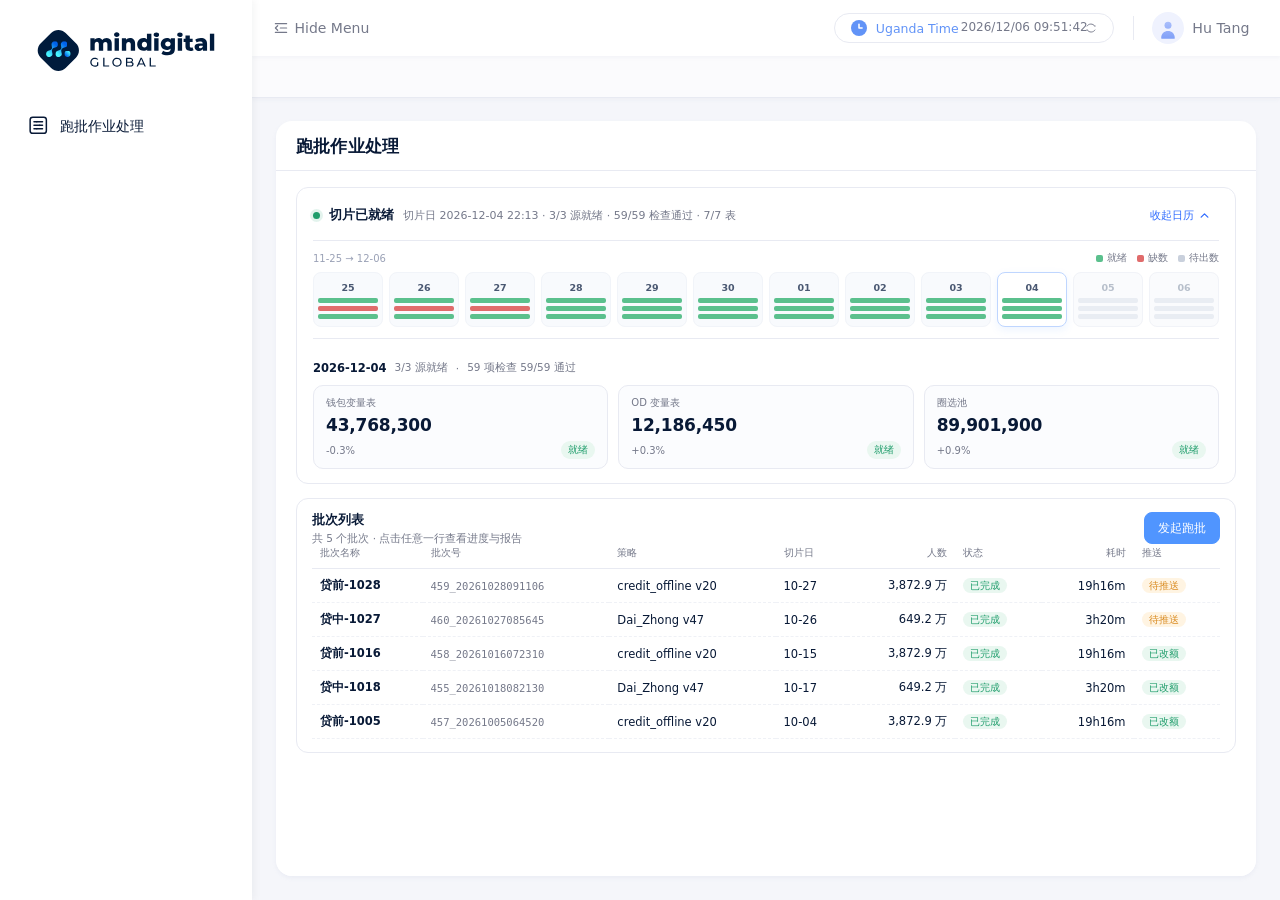
==== commit 89cc9868: "feat: 单页跑批作业处理，切片卡上移，去掉子导航" ====
--- a/site/index.html
+++ b/site/index.html
@@ -740,11 +740,6 @@
       <div class="nav-item" role="button" tabindex="0">
         <svg class="ico" viewBox="0 0 24 24" fill="none" stroke="currentColor" stroke-width="1.75" stroke-linecap="round" stroke-linejoin="round" aria-hidden="true"><rect x="2.5" y="2.5" width="19" height="19" rx="3.1"/><path d="M7 7.9h10M7 12h10M7 16.1h10"/><path d="M10.7 6.7 9 7.9l1.7 1.2z" fill="currentColor" stroke="none"/><path d="M13.3 10.8 15 12l-1.7 1.2z" fill="currentColor" stroke="none"/><path d="M10.7 15 9 16.2l1.7 1.2z" fill="currentColor" stroke="none"/></svg>
         <span class="label">跑批作业处理</span>
-        <svg class="chev" viewBox="0 0 10 6" fill="none" aria-hidden="true" style="transform:rotate(180deg)"><path d="M1 1l4 4 4-4" stroke="currentColor" stroke-width="1.5" stroke-linecap="round" stroke-linejoin="round"/></svg>
-      </div>
-      <div class="subnav">
-        <button class="subnav-item" data-nav="create" type="button">跑批发起</button>
-        <button class="subnav-item" data-nav="list" type="button">跑批记录</button>
       </div>
     </nav>
   </aside>
@@ -870,7 +865,7 @@
   };
 
   const S = {
-    view: 'create', tab: 'run', batchId: null,
+    view: 'list', tab: 'run', batchId: null,
     strategy: 'credit_offline', business: 'MTN_Uganda', version: 'v20', versionType: 'FORMAL', batchName: '', desc: '',
     groups: ['wallet_active'], gsearch: '', selDay: '2026-10-23', calOpen: true, sliceDate: '', scheduleMode: 'now', scheduleAt: '', scheduleRepeat: 'none', reportView: 'list', reports: [], rptCompare: {}, webhook: '', notifyEvents: [], confirmOpen: false, groupOpen: false, groupUp: false, pushArm: false, mcat: 'inc',
     pickerDraft: [], pickerSearch: '', running: false, pct: 0, timer: null, lastShard: -1
@@ -935,11 +930,12 @@
 
   function renderHead() {
     if (S.view === 'list') {
-      return '<div class="ws-top"><div class="ws-left"><div class="ws-h1">跑批记录</div></div></div>';
+      return '<div class="ws-top"><div class="ws-left"><div class="ws-h1">跑批作业处理</div></div></div>';
     }
     if (S.view === 'create') {
       const s = cur();
-      return '<div class="ws-top"><div class="ws-left"><div class="ws-h1">跑批发起</div></div>' +
+      return '<div class="ws-back-row"><button class="back" data-back-list><svg viewBox="0 0 24 24" fill="none" stroke="currentColor" stroke-width="1.9" stroke-linecap="round" stroke-linejoin="round"><path d="M14.5 5.5L8 12l6.5 6.5"/></svg>跑批作业处理</button></div>' +
+      '<div class="ws-top"><div class="ws-left"><div class="ws-h1">发起跑批</div></div>' +
         '<div class="ws-right"><div class="slice-chip"><span>切片日</span><b>' + (S.sliceDate || s.sliceDate) + '</b><i>' + s.sliceTime + '</i></div></div></div>';
     }
     const b = currentBatch(); if (!b) return '';
@@ -982,7 +978,7 @@
         '<td><span class="tag ' + ps.c + '">' + ps.t + '</span></td>' +
         '</tr>';
     }).join('');
-    $('#panelList').innerHTML = '<div class="list-head"><h3>跑批记录</h3></div>' + '<table class="batch-table"><thead><tr><th>批次名称</th><th>批次号</th><th>策略</th><th>切片日</th><th class="r">人数</th><th>状态</th><th class="r">耗时</th><th>推送</th></tr></thead><tbody>' + rows + '</tbody></table>';
+    $('#panelList').innerHTML = renderReadiness() + '<div class="box" style="margin-top:14px"><div class="box-head"><div><h3>批次列表</h3><p class="sub">共 ' + BATCHES.length + ' 个批次 · 点击任意一行查看进度与报告</p></div><button class="btn primary" data-new>发起跑批</button></div>' + '<table class="batch-table"><thead><tr><th>批次名称</th><th>批次号</th><th>策略</th><th>切片日</th><th class="r">人数</th><th>状态</th><th class="r">耗时</th><th>推送</th></tr></thead><tbody>' + rows + '</tbody></table></div>';
   }
 
   /* ---------- create ---------- */
@@ -1147,7 +1143,7 @@
   }
 
   function renderCreate() {
-    $('#panelCreate').innerHTML = renderReadiness() + '<div style="margin-top:14px">' + renderConfigForm() + '</div>';
+    $('#panelCreate').innerHTML = renderConfigForm();
   }
 
   /* ---------- group picker ---------- */
@@ -1496,7 +1492,7 @@
     const pw = document.querySelector('.panel-wrap');
     const sameCtx = S.view === lastView;
     const keepY = pw ? pw.scrollTop : 0;
-    $$('.subnav-item').forEach((el) => el.classList.toggle('on', el.dataset.nav === (S.view === 'create' ? 'create' : 'list')));
+    $$('.subnav-item').forEach((el) => el.classList.toggle('on', true));
     $('#wsHead').innerHTML = '<div class="ws-head">' + renderHead() + '</div>';
     $('#stages').hidden = S.view !== 'detail';
     $$('.panel').forEach((el) => { el.classList.remove('active'); });
@@ -1700,6 +1696,8 @@
       if (e.target.closest('[data-gdone]')) { S.groupOpen = false; renderApp(); return; }
       if (e.target.closest('[data-gclear]')) { S.groups = []; renderApp(); return; }
       if (S.groupOpen && !e.target.closest('.gsel')) { S.groupOpen = false; renderApp(); return; }
+      if (e.target.closest('[data-new]')) { S.view = 'create'; renderApp(); return; }
+      if (e.target.closest('[data-back-list]')) { S.view = 'list'; renderApp(); return; }
       if (e.target.closest('[data-report-open]')) { S.reportView = 'event'; renderApp(); return; }
       if (e.target.closest('[data-report-back]')) { S.reportView = 'list'; renderApp(); return; }
       if (e.target.closest('[data-report-soon]')) { toast('该报告模板待接入（' + e.target.closest('[data-report-soon]').dataset.reportSoon + '）'); return; }
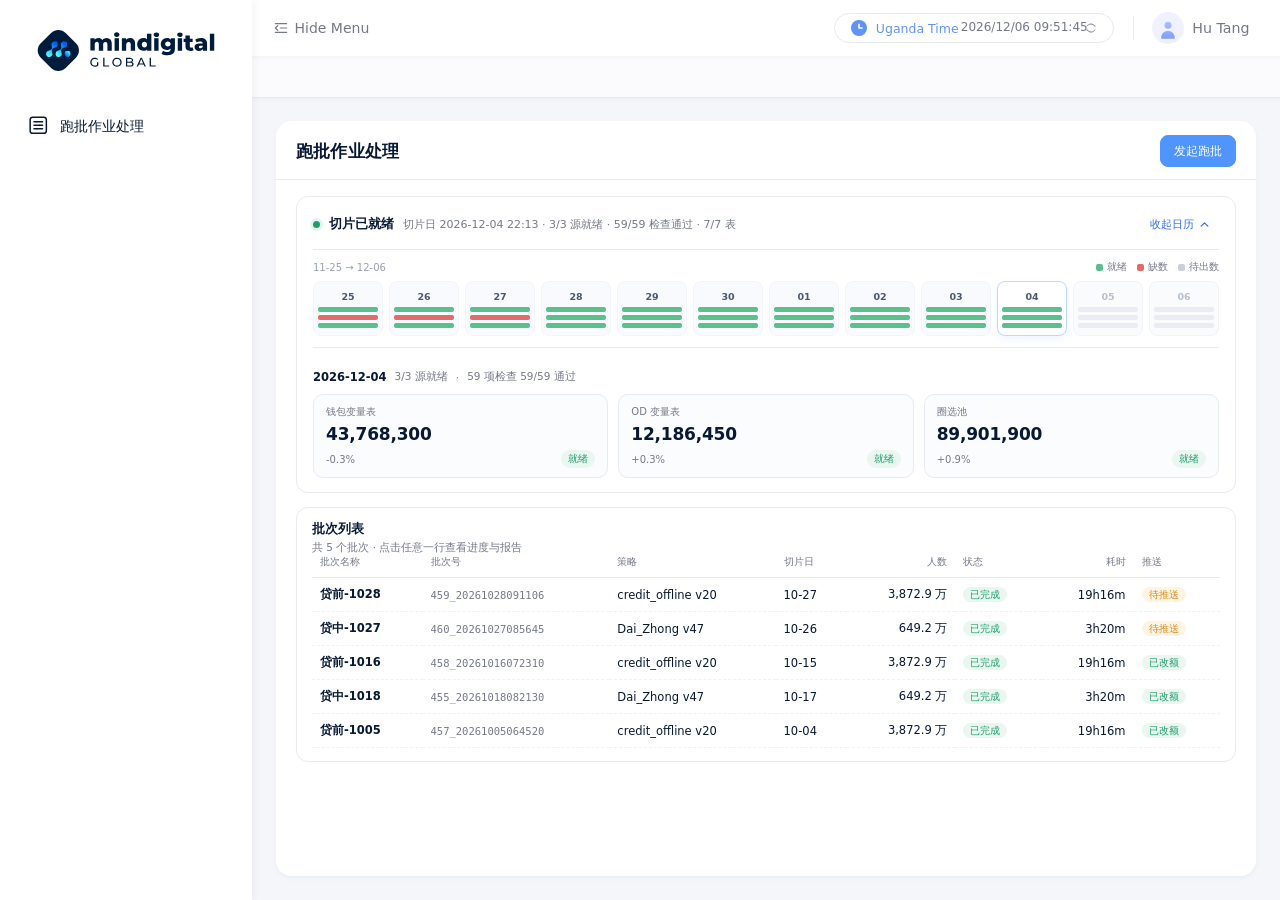
==== commit 5b0d029f: "style: 发起跑批按钮上移到页面标题右侧" ====
--- a/site/index.html
+++ b/site/index.html
@@ -930,7 +930,7 @@
 
   function renderHead() {
     if (S.view === 'list') {
-      return '<div class="ws-top"><div class="ws-left"><div class="ws-h1">跑批作业处理</div></div></div>';
+      return '<div class="ws-top"><div class="ws-left"><div class="ws-h1">跑批作业处理</div></div><div class="ws-right"><button class="btn primary" data-new>发起跑批</button></div></div>';
     }
     if (S.view === 'create') {
       const s = cur();
@@ -978,7 +978,7 @@
         '<td><span class="tag ' + ps.c + '">' + ps.t + '</span></td>' +
         '</tr>';
     }).join('');
-    $('#panelList').innerHTML = renderReadiness() + '<div class="box" style="margin-top:14px"><div class="box-head"><div><h3>批次列表</h3><p class="sub">共 ' + BATCHES.length + ' 个批次 · 点击任意一行查看进度与报告</p></div><button class="btn primary" data-new>发起跑批</button></div>' + '<table class="batch-table"><thead><tr><th>批次名称</th><th>批次号</th><th>策略</th><th>切片日</th><th class="r">人数</th><th>状态</th><th class="r">耗时</th><th>推送</th></tr></thead><tbody>' + rows + '</tbody></table></div>';
+    $('#panelList').innerHTML = renderReadiness() + '<div class="box" style="margin-top:14px"><div class="box-head"><div><h3>批次列表</h3><p class="sub">共 ' + BATCHES.length + ' 个批次 · 点击任意一行查看进度与报告</p></div></div>' + '<table class="batch-table"><thead><tr><th>批次名称</th><th>批次号</th><th>策略</th><th>切片日</th><th class="r">人数</th><th>状态</th><th class="r">耗时</th><th>推送</th></tr></thead><tbody>' + rows + '</tbody></table></div>';
   }
 
   /* ---------- create ---------- */
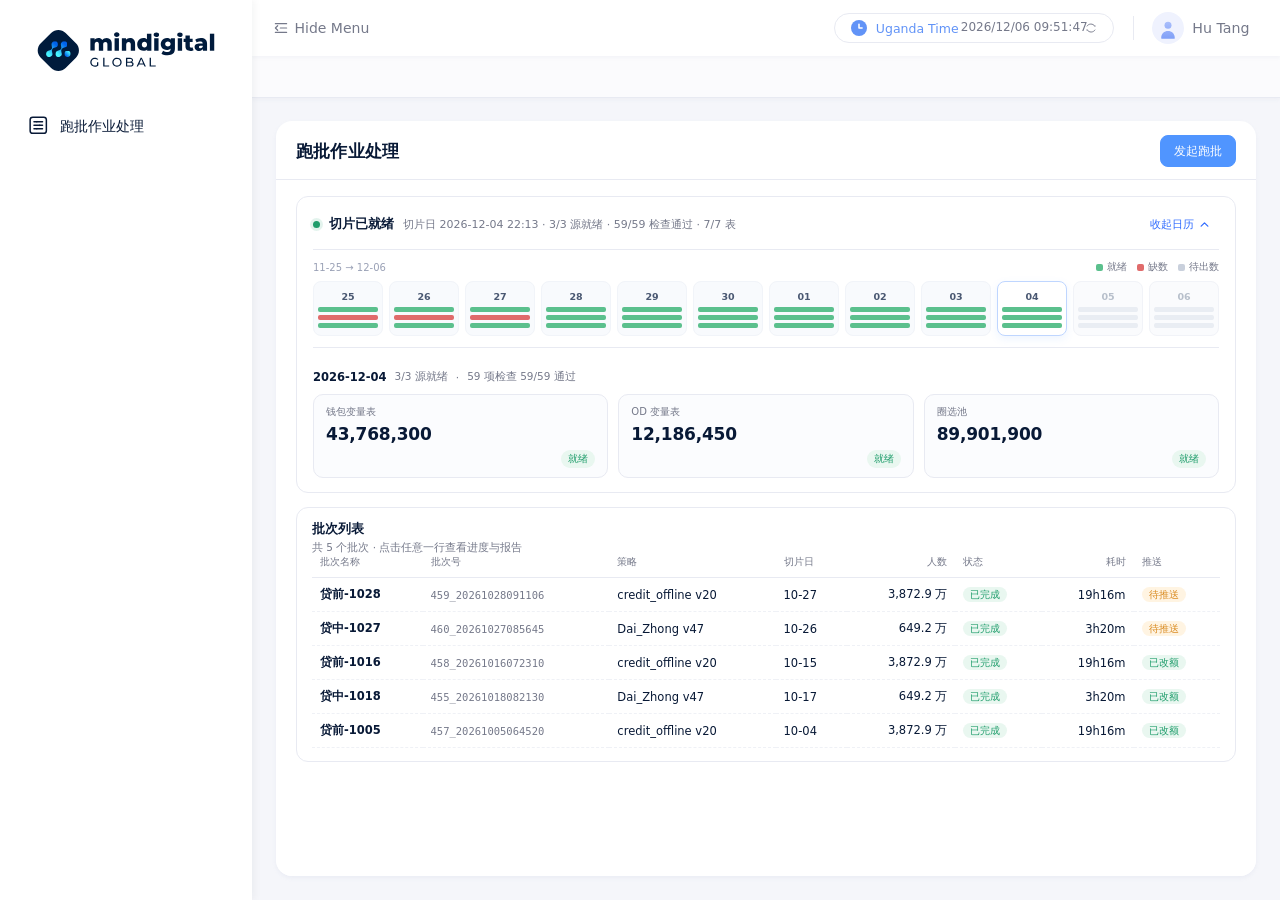
==== commit c0f9e88a: "chore: 切片来源卡去掉环比百分比" ====
--- a/site/index.html
+++ b/site/index.html
@@ -729,6 +729,7 @@
 .pdf-chart i:nth-child(1){height:40%}.pdf-chart i:nth-child(2){height:62%}.pdf-chart i:nth-child(3){height:48%}.pdf-chart i:nth-child(4){height:72%}.pdf-chart i:nth-child(5){height:55%}.pdf-chart i:nth-child(6){height:80%}.pdf-chart i:nth-child(7){height:64%}.pdf-chart i:nth-child(8){height:88%}
 .pdf-side b { display:block; font-size:12px; color:var(--ink); }
 .pdf-side span { display:block; margin:4px 0 10px; font-size:10px; color:var(--muted); }
+.cd-meta .sp { flex:1; }
 
 </style>
 </head>
@@ -1012,18 +1013,18 @@
       const eta = dateISO(addDays(parseISO(day), 2));
       return '<div class="cd-head"><b>' + day + '</b><span>数据未出</span><span>·</span><span>T+2，预计 ' + eta + ' 产出</span></div>' +
         '<div class="cd-grid"><div class="cd-card"><span class="cd-name">钱包变量表</span><b class="dim">—</b><span class="cd-meta"><i class="dl">—</i><span class="tag na">待出数</span></span></div>' +
-        '<div class="cd-card"><span class="cd-name">OD 变量表</span><b class="dim">—</b><span class="cd-meta"><i class="dl">—</i><span class="tag na">待出数</span></span></div>' +
+        '<div class="cd-card"><span class="cd-name">OD 变量表</span><b class="dim">—</b><span class="cd-meta"><span class="sp"></span><span class="tag na">待出数</span></span></div>' +
         '<div class="cd-card"><span class="cd-name">圈选池</span><b class="dim">—</b><span class="cd-meta"><i class="dl">—</i><span class="tag na">待出数</span></span></div></div>';
     }
     const names = ['钱包变量表', 'OD 变量表', '圈选池'], keys = ['wallet', 'od', 'pool'];
     const cards = names.map((nm, i) => {
       const v = st[keys[i]], base = s.medians[i];
       if (v === 2) {
-        return '<div class="cd-card"><span class="cd-name">' + nm + '</span><b class="dim">0</b><span class="cd-meta"><i class="dl">—</i><span class="tag bad">缺数</span></span></div>';
+        return '<div class="cd-card"><span class="cd-name">' + nm + '</span><b class="dim">0</b><span class="cd-meta"><span class="sp"></span><span class="tag bad">缺数</span></span></div>';
       }
       const count = Math.round(base * (0.985 + ((i + day.charCodeAt(9)) % 5) * 0.006));
       const delta = (count - base) / base * 100;
-      return '<div class="cd-card"><span class="cd-name">' + nm + '</span><b>' + fmt(count) + '</b><span class="cd-meta"><i class="dl">' + (delta >= 0 ? '+' : '') + delta.toFixed(1) + '%</i><span class="tag ok">就绪</span></span></div>';
+      return '<div class="cd-card"><span class="cd-name">' + nm + '</span><b>' + fmt(count) + '</b><span class="cd-meta"><span class="sp"></span><span class="tag ok">就绪</span></span></div>';
     }).join('');
     const ok = [st.wallet, st.od, st.pool].filter((v) => v === 0).length;
     return '<div class="cd-head"><b>' + day + '</b><span>' + ok + '/3 源就绪</span><span>·</span><span>59 项检查 ' + (ok === 3 ? '59/59 通过' : (56 + ok) + '/59 通过') + '</span></div><div class="cd-grid">' + cards + '</div>';
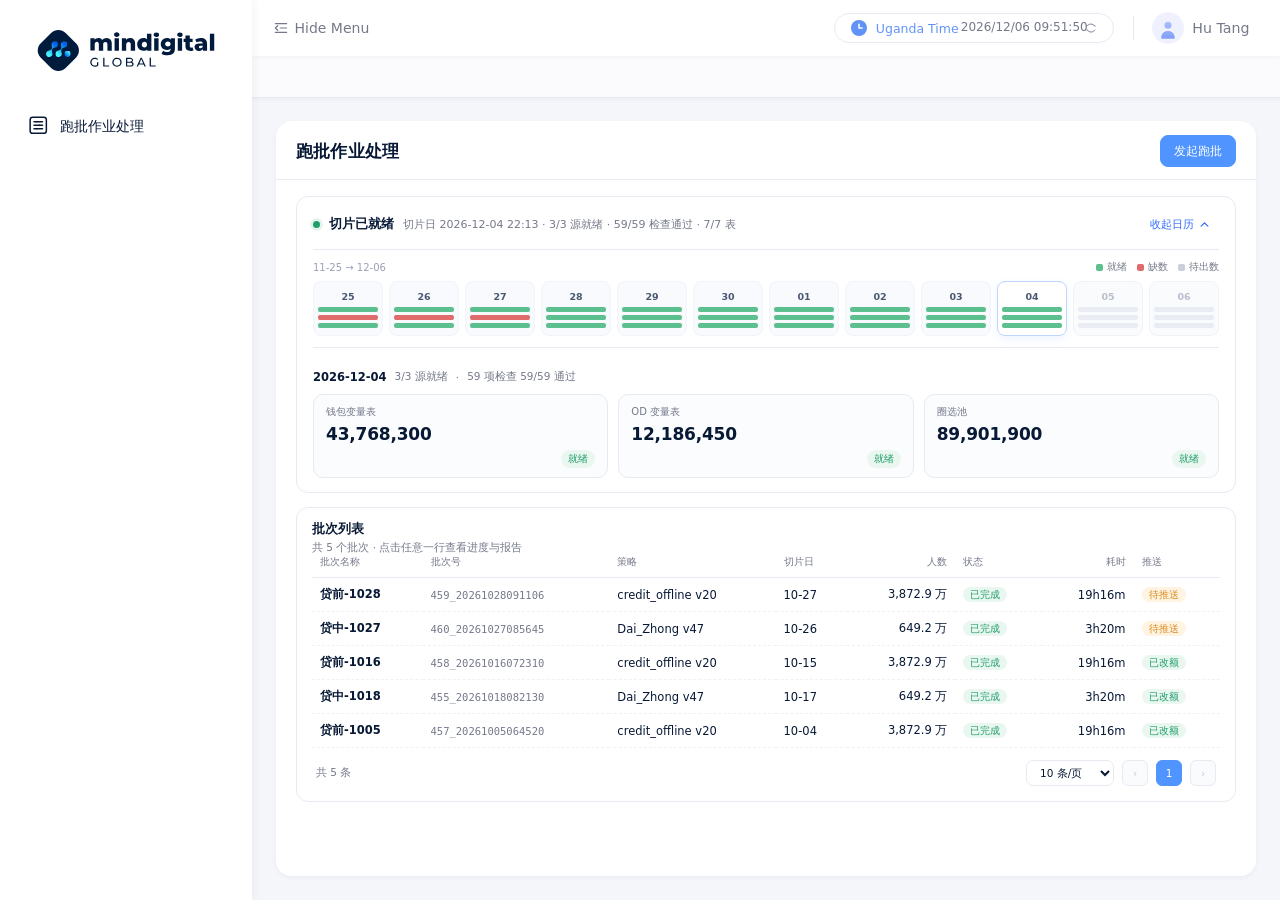
==== commit 835bc65c: "feat: 批次列表增加分页" ====
--- a/site/index.html
+++ b/site/index.html
@@ -730,6 +730,14 @@
 .pdf-side b { display:block; font-size:12px; color:var(--ink); }
 .pdf-side span { display:block; margin:4px 0 10px; font-size:10px; color:var(--muted); }
 .cd-meta .sp { flex:1; }
+
+.pager { display:flex; align-items:center; gap:8px; padding:12px 4px 2px; font-size:10.5px; color:var(--muted); }
+.pager .sp { flex:1; }
+.pgsize { width:88px; height:26px; font-size:10.5px; }
+.pgbtn { min-width:26px; height:26px; border:1px solid var(--line); background:#fff; border-radius:6px; font:inherit; font-size:10.5px; color:var(--ink); cursor:pointer; padding:0 6px; }
+.pgbtn:hover:not(:disabled) { border-color:#C7D7F2; color:var(--blue-deep); }
+.pgbtn.on { background:var(--blue); border-color:var(--blue); color:#fff; }
+.pgbtn:disabled { color:#C3CBD8; cursor:not-allowed; background:#FAFBFD; }
 
 </style>
 </head>
@@ -868,7 +876,7 @@
   const S = {
     view: 'list', tab: 'run', batchId: null,
     strategy: 'credit_offline', business: 'MTN_Uganda', version: 'v20', versionType: 'FORMAL', batchName: '', desc: '',
-    groups: ['wallet_active'], gsearch: '', selDay: '2026-10-23', calOpen: true, sliceDate: '', scheduleMode: 'now', scheduleAt: '', scheduleRepeat: 'none', reportView: 'list', reports: [], rptCompare: {}, webhook: '', notifyEvents: [], confirmOpen: false, groupOpen: false, groupUp: false, pushArm: false, mcat: 'inc',
+    groups: ['wallet_active'], gsearch: '', selDay: '2026-10-23', calOpen: true, sliceDate: '', page: 1, pageSize: 10, scheduleMode: 'now', scheduleAt: '', scheduleRepeat: 'none', reportView: 'list', reports: [], rptCompare: {}, webhook: '', notifyEvents: [], confirmOpen: false, groupOpen: false, groupUp: false, pushArm: false, mcat: 'inc',
     pickerDraft: [], pickerSearch: '', running: false, pct: 0, timer: null, lastShard: -1
   };
 
@@ -964,7 +972,11 @@
 
   /* ---------- list ---------- */
   function renderList() {
-    const rows = BATCHES.map((b) => {
+    const total = BATCHES.length;
+    const pages = Math.max(1, Math.ceil(total / S.pageSize));
+    if (S.page > pages) S.page = pages;
+    const start = (S.page - 1) * S.pageSize;
+    const rows = BATCHES.slice(start, start + S.pageSize).map((b) => {
       const st = batchState(b), ps = pushState(b);
       const s = STRATEGIES[b.config.strategy];
       const dur = b.status === 'running' ? '—' : hhmm(totalMin(b.config));
@@ -979,7 +991,12 @@
         '<td><span class="tag ' + ps.c + '">' + ps.t + '</span></td>' +
         '</tr>';
     }).join('');
-    $('#panelList').innerHTML = renderReadiness() + '<div class="box" style="margin-top:14px"><div class="box-head"><div><h3>批次列表</h3><p class="sub">共 ' + BATCHES.length + ' 个批次 · 点击任意一行查看进度与报告</p></div></div>' + '<table class="batch-table"><thead><tr><th>批次名称</th><th>批次号</th><th>策略</th><th>切片日</th><th class="r">人数</th><th>状态</th><th class="r">耗时</th><th>推送</th></tr></thead><tbody>' + rows + '</tbody></table></div>';
+    $('#panelList').innerHTML = renderReadiness() + '<div class="box" style="margin-top:14px"><div class="box-head"><div><h3>批次列表</h3><p class="sub">共 ' + BATCHES.length + ' 个批次 · 点击任意一行查看进度与报告</p></div></div>' + '<table class="batch-table"><thead><tr><th>批次名称</th><th>批次号</th><th>策略</th><th>切片日</th><th class="r">人数</th><th>状态</th><th class="r">耗时</th><th>推送</th></tr></thead><tbody>' + rows + '</tbody></table>' +
+      '<div class="pager"><span>共 ' + total + ' 条</span><span class="sp"></span>' +
+      '<select class="input pgsize" id="pageSize">' + [10, 20, 50].map(function (n) { return '<option value="' + n + '"' + (n === S.pageSize ? ' selected' : '') + '>' + n + ' 条/页</option>'; }).join('') + '</select>' +
+      '<button class="pgbtn" data-page="prev"' + (S.page <= 1 ? ' disabled' : '') + '>‹</button>' +
+      Array.from({ length: pages }, function (_, i) { return '<button class="pgbtn' + (i + 1 === S.page ? ' on' : '') + '" data-page="' + (i + 1) + '">' + (i + 1) + '</button>'; }).join('') +
+      '<button class="pgbtn" data-page="next"' + (S.page >= pages ? ' disabled' : '') + '>›</button></div></div>';
   }
 
   /* ---------- create ---------- */
@@ -1649,6 +1666,9 @@
     document.addEventListener('click', function (e) {
       const nav = e.target.closest('[data-nav]');
       if (nav) { if (nav.dataset.nav === 'create') { S.batchName = ''; S.desc = ''; S.view = 'create'; } else { S.view = 'list'; } renderApp(); return; }
+      const pg = e.target.closest('[data-page]');
+      if (pg) { const v = pg.dataset.page; if (v === 'prev') S.page = Math.max(1, S.page - 1); else if (v === 'next') S.page = S.page + 1; else S.page = +v; renderApp(); return; }
+      if (e.target.id === 'pageSize') { S.pageSize = +e.target.value; S.page = 1; renderApp(); return; }
       if (e.target.closest('[data-new]')) { S.batchName = ''; S.desc = ''; S.view = 'create'; renderApp(); return; }
       if (e.target.closest('[data-back]')) { S.view = 'list'; renderApp(); return; }
       const row = e.target.closest('[data-open]');
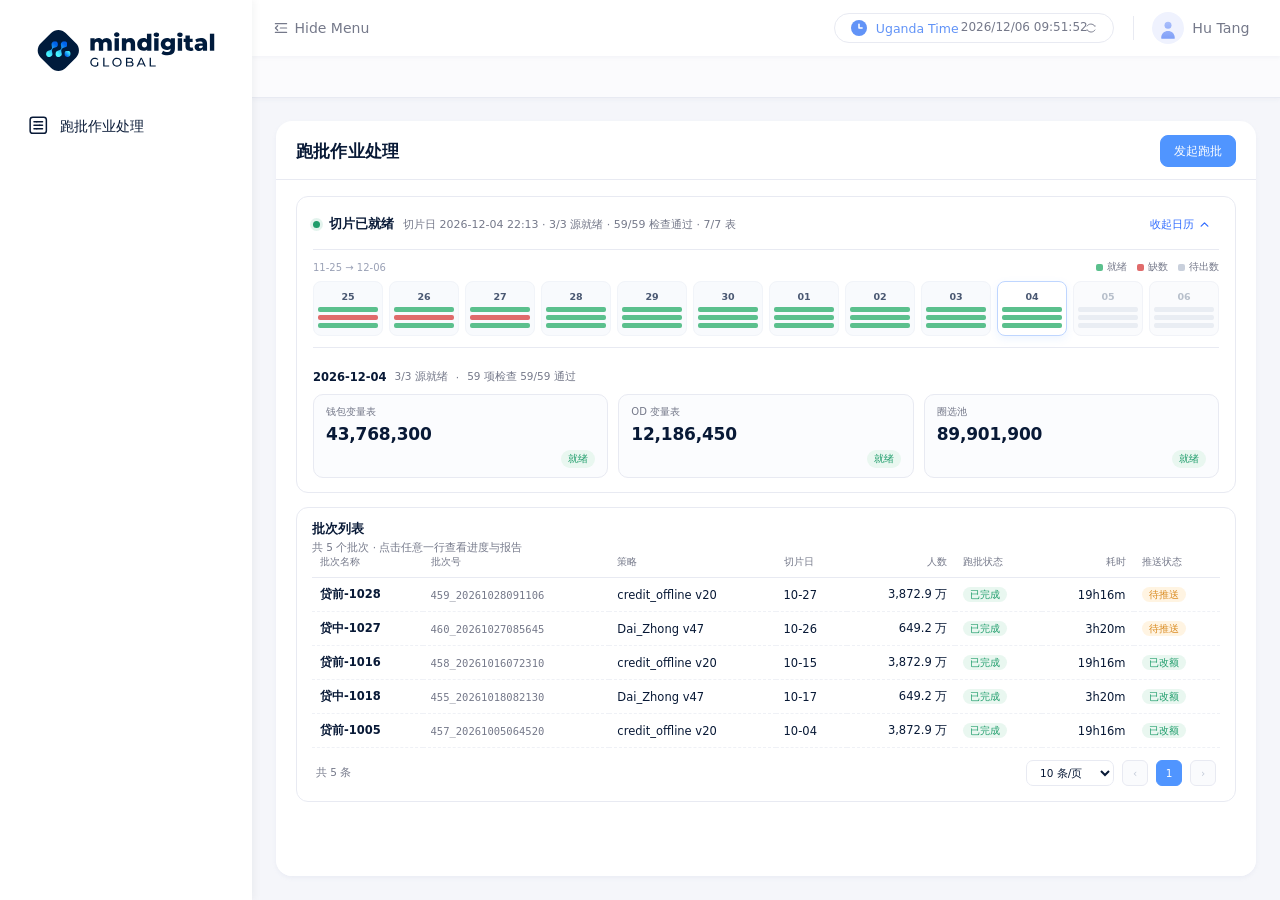
==== commit 1ae899d2: "chore: 列表列名改为跑批状态/推送状态" ====
--- a/site/index.html
+++ b/site/index.html
@@ -991,7 +991,7 @@
         '<td><span class="tag ' + ps.c + '">' + ps.t + '</span></td>' +
         '</tr>';
     }).join('');
-    $('#panelList').innerHTML = renderReadiness() + '<div class="box" style="margin-top:14px"><div class="box-head"><div><h3>批次列表</h3><p class="sub">共 ' + BATCHES.length + ' 个批次 · 点击任意一行查看进度与报告</p></div></div>' + '<table class="batch-table"><thead><tr><th>批次名称</th><th>批次号</th><th>策略</th><th>切片日</th><th class="r">人数</th><th>状态</th><th class="r">耗时</th><th>推送</th></tr></thead><tbody>' + rows + '</tbody></table>' +
+    $('#panelList').innerHTML = renderReadiness() + '<div class="box" style="margin-top:14px"><div class="box-head"><div><h3>批次列表</h3><p class="sub">共 ' + BATCHES.length + ' 个批次 · 点击任意一行查看进度与报告</p></div></div>' + '<table class="batch-table"><thead><tr><th>批次名称</th><th>批次号</th><th>策略</th><th>切片日</th><th class="r">人数</th><th>跑批状态</th><th class="r">耗时</th><th>推送状态</th></tr></thead><tbody>' + rows + '</tbody></table>' +
       '<div class="pager"><span>共 ' + total + ' 条</span><span class="sp"></span>' +
       '<select class="input pgsize" id="pageSize">' + [10, 20, 50].map(function (n) { return '<option value="' + n + '"' + (n === S.pageSize ? ' selected' : '') + '>' + n + ' 条/页</option>'; }).join('') + '</select>' +
       '<button class="pgbtn" data-page="prev"' + (S.page <= 1 ? ' disabled' : '') + '>‹</button>' +
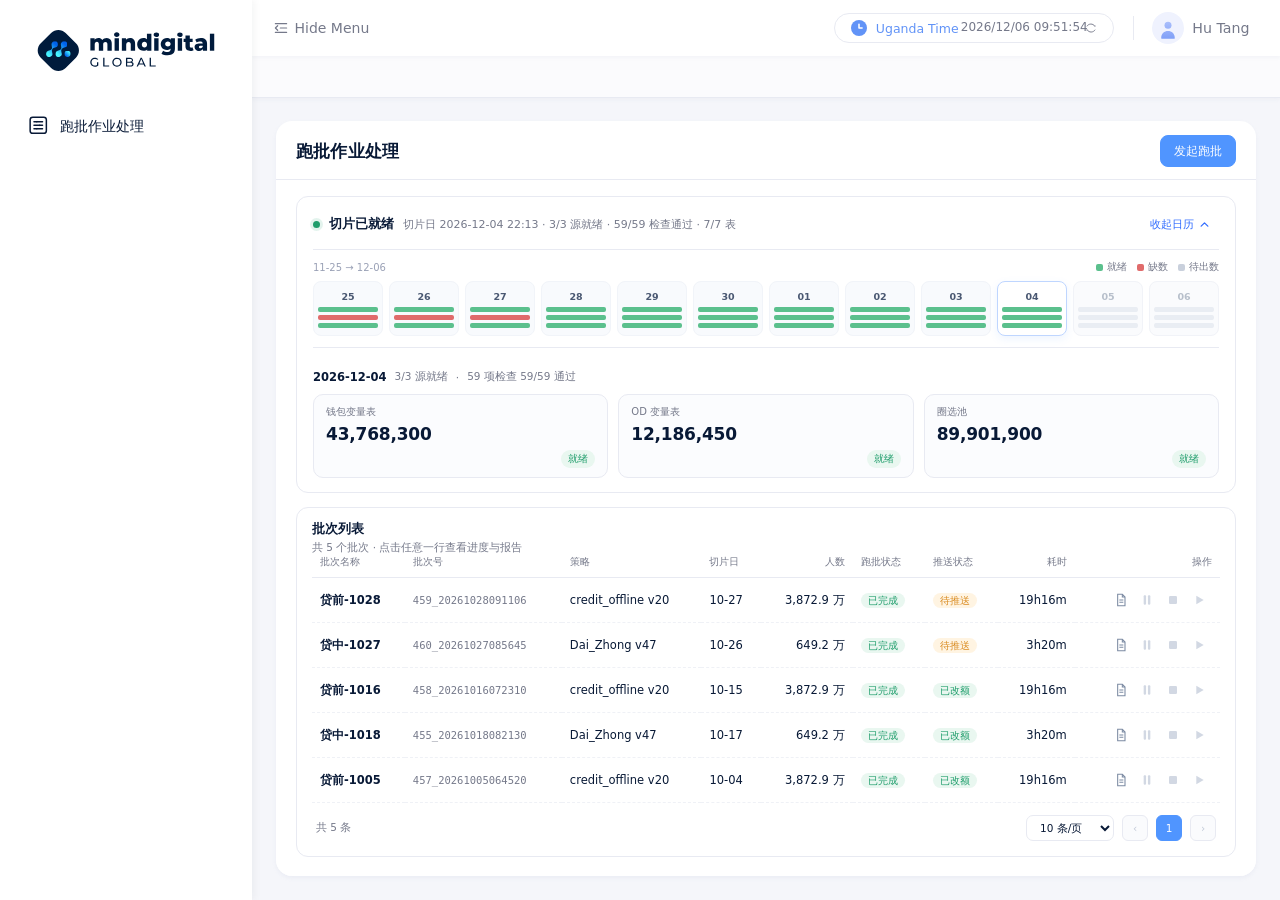
==== commit 83e60ee0: "feat: 状态列相邻并增加操作图标列" ====
--- a/site/index.html
+++ b/site/index.html
@@ -738,6 +738,12 @@
 .pgbtn:hover:not(:disabled) { border-color:#C7D7F2; color:var(--blue-deep); }
 .pgbtn.on { background:var(--blue); border-color:var(--blue); color:#fff; }
 .pgbtn:disabled { color:#C3CBD8; cursor:not-allowed; background:#FAFBFD; }
+
+.ops { text-align:right; white-space:nowrap; }
+.icbtn { width:26px; height:26px; border:1px solid transparent; background:none; border-radius:6px; color:#7C8BA3; cursor:pointer; padding:3px; vertical-align:middle; }
+.icbtn svg { width:16px; height:16px; display:block; margin:auto; }
+.icbtn:hover:not(:disabled) { background:#F2F6FD; border-color:#DCE6F7; color:var(--blue-deep); }
+.icbtn:disabled { color:#D2D8E3; cursor:not-allowed; }
 
 </style>
 </head>
@@ -987,11 +993,17 @@
         '<td>' + (b.config.sliceDate || s.sliceDate).slice(5) + '</td>' +
         '<td class="r">' + wan(b.config.crowd) + '</td>' +
         '<td><span class="tag ' + (st.c === 'running' ? 'info' : st.c === '' && st.t === '已停止' ? 'na' : 'ok') + '">' + st.t + '</span></td>' +
+        '<td><span class="tag ' + ps.c + '">' + ps.t + '</span></td>' +
         '<td class="r">' + dur + '</td>' +
-        '<td><span class="tag ' + ps.c + '">' + ps.t + '</span></td>' +
+        '<td class="ops">' +
+          '<button class="icbtn" title="查看报告" data-open="' + b.id + '"><svg viewBox="0 0 24 24" fill="none" stroke="currentColor" stroke-width="1.6"><path d="M7 3.5h7l4 4v13H7z"/><path d="M14 3.5v4h4"/><path d="M9.5 12h6M9.5 15.5h6"/></svg></button>' +
+          '<button class="icbtn" title="暂停" data-act="pause" data-id="' + b.id + '"' + (b.status === 'running' ? '' : ' disabled') + '><svg viewBox="0 0 24 24" fill="currentColor"><rect x="7" y="5" width="3.6" height="14" rx="1.2"/><rect x="13.4" y="5" width="3.6" height="14" rx="1.2"/></svg></button>' +
+          '<button class="icbtn" title="终止" data-act="stop" data-id="' + b.id + '"' + (b.status === 'running' ? '' : ' disabled') + '><svg viewBox="0 0 24 24" fill="currentColor"><rect x="6" y="6" width="12" height="12" rx="2"/></svg></button>' +
+          '<button class="icbtn" title="继续进行" data-act="resume" data-id="' + b.id + '"' + (b.status === 'stopped' ? '' : ' disabled') + '><svg viewBox="0 0 24 24" fill="currentColor"><path d="M8 5.5v13l11-6.5z"/></svg></button>' +
+        '</td>' +
         '</tr>';
     }).join('');
-    $('#panelList').innerHTML = renderReadiness() + '<div class="box" style="margin-top:14px"><div class="box-head"><div><h3>批次列表</h3><p class="sub">共 ' + BATCHES.length + ' 个批次 · 点击任意一行查看进度与报告</p></div></div>' + '<table class="batch-table"><thead><tr><th>批次名称</th><th>批次号</th><th>策略</th><th>切片日</th><th class="r">人数</th><th>跑批状态</th><th class="r">耗时</th><th>推送状态</th></tr></thead><tbody>' + rows + '</tbody></table>' +
+    $('#panelList').innerHTML = renderReadiness() + '<div class="box" style="margin-top:14px"><div class="box-head"><div><h3>批次列表</h3><p class="sub">共 ' + BATCHES.length + ' 个批次 · 点击任意一行查看进度与报告</p></div></div>' + '<table class="batch-table"><thead><tr><th>批次名称</th><th>批次号</th><th>策略</th><th>切片日</th><th class="r">人数</th><th>跑批状态</th><th>推送状态</th><th class="r">耗时</th><th class="r">操作</th></tr></thead><tbody>' + rows + '</tbody></table>' +
       '<div class="pager"><span>共 ' + total + ' 条</span><span class="sp"></span>' +
       '<select class="input pgsize" id="pageSize">' + [10, 20, 50].map(function (n) { return '<option value="' + n + '"' + (n === S.pageSize ? ' selected' : '') + '>' + n + ' 条/页</option>'; }).join('') + '</select>' +
       '<button class="pgbtn" data-page="prev"' + (S.page <= 1 ? ' disabled' : '') + '>‹</button>' +
@@ -1669,6 +1681,16 @@
       const pg = e.target.closest('[data-page]');
       if (pg) { const v = pg.dataset.page; if (v === 'prev') S.page = Math.max(1, S.page - 1); else if (v === 'next') S.page = S.page + 1; else S.page = +v; renderApp(); return; }
       if (e.target.id === 'pageSize') { S.pageSize = +e.target.value; S.page = 1; renderApp(); return; }
+      const act = e.target.closest('[data-act]');
+      if (act && !act.disabled) {
+        const bb = BATCHES.find((x) => x.id === act.dataset.id);
+        if (bb) {
+          if (act.dataset.act === 'pause') { bb.status = 'stopped'; toast('已暂停：' + (bb.name || bb.id)); }
+          if (act.dataset.act === 'stop') { bb.status = 'stopped'; toast('已终止：' + (bb.name || bb.id)); }
+          if (act.dataset.act === 'resume') { bb.status = 'running'; toast('继续执行：' + (bb.name || bb.id)); }
+          renderApp(); return;
+        }
+      }
       if (e.target.closest('[data-new]')) { S.batchName = ''; S.desc = ''; S.view = 'create'; renderApp(); return; }
       if (e.target.closest('[data-back]')) { S.view = 'list'; renderApp(); return; }
       const row = e.target.closest('[data-open]');
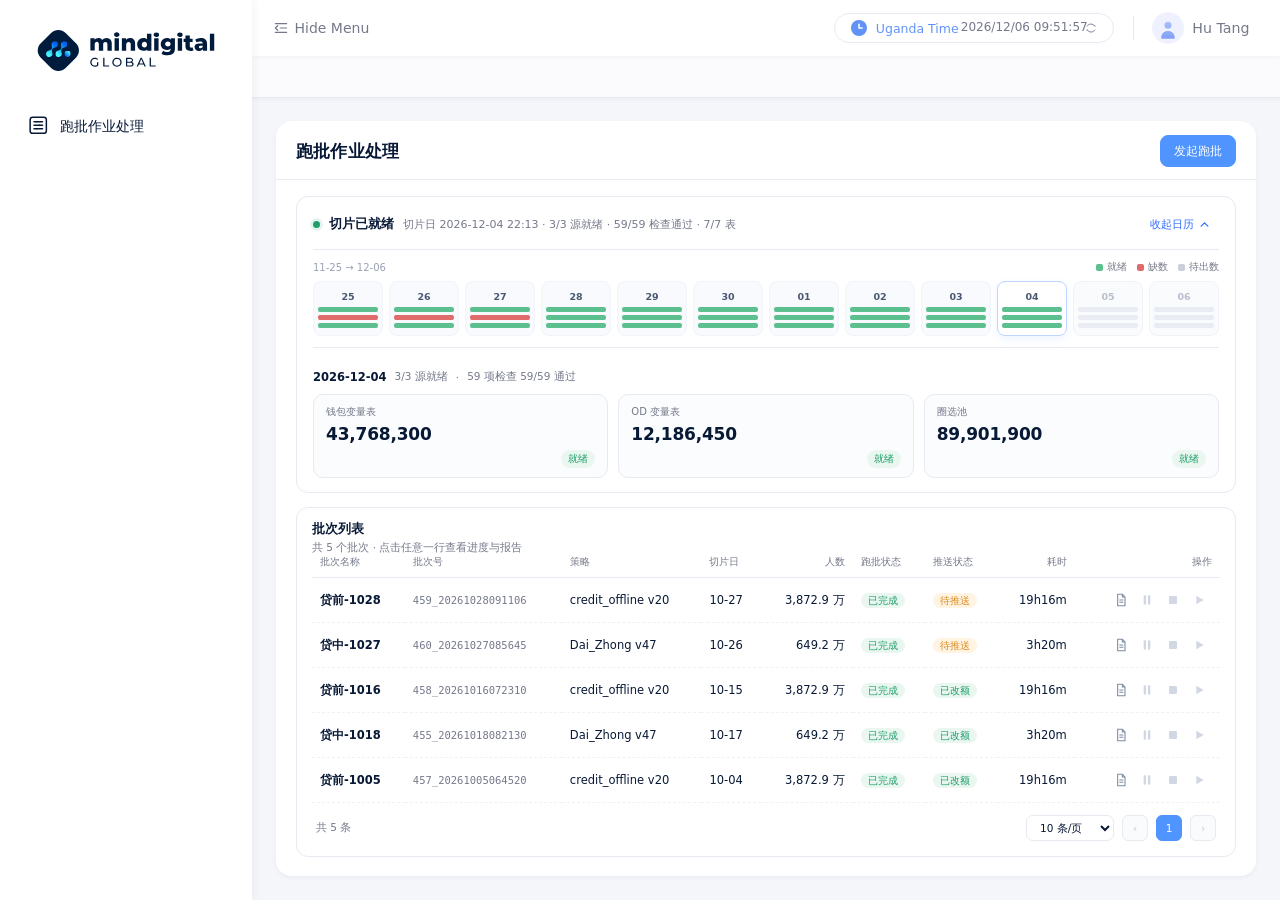
==== commit 83602b41: "chore: 报告图标改为提示（独立页面待接入）" ====
--- a/site/index.html
+++ b/site/index.html
@@ -996,7 +996,7 @@
         '<td><span class="tag ' + ps.c + '">' + ps.t + '</span></td>' +
         '<td class="r">' + dur + '</td>' +
         '<td class="ops">' +
-          '<button class="icbtn" title="查看报告" data-open="' + b.id + '"><svg viewBox="0 0 24 24" fill="none" stroke="currentColor" stroke-width="1.6"><path d="M7 3.5h7l4 4v13H7z"/><path d="M14 3.5v4h4"/><path d="M9.5 12h6M9.5 15.5h6"/></svg></button>' +
+          '<button class="icbtn" title="查看报告（独立页面）" data-report-link="' + b.id + '"><svg viewBox="0 0 24 24" fill="none" stroke="currentColor" stroke-width="1.6"><path d="M7 3.5h7l4 4v13H7z"/><path d="M14 3.5v4h4"/><path d="M9.5 12h6M9.5 15.5h6"/></svg></button>' +
           '<button class="icbtn" title="暂停" data-act="pause" data-id="' + b.id + '"' + (b.status === 'running' ? '' : ' disabled') + '><svg viewBox="0 0 24 24" fill="currentColor"><rect x="7" y="5" width="3.6" height="14" rx="1.2"/><rect x="13.4" y="5" width="3.6" height="14" rx="1.2"/></svg></button>' +
           '<button class="icbtn" title="终止" data-act="stop" data-id="' + b.id + '"' + (b.status === 'running' ? '' : ' disabled') + '><svg viewBox="0 0 24 24" fill="currentColor"><rect x="6" y="6" width="12" height="12" rx="2"/></svg></button>' +
           '<button class="icbtn" title="继续进行" data-act="resume" data-id="' + b.id + '"' + (b.status === 'stopped' ? '' : ' disabled') + '><svg viewBox="0 0 24 24" fill="currentColor"><path d="M8 5.5v13l11-6.5z"/></svg></button>' +
@@ -1681,6 +1681,7 @@
       const pg = e.target.closest('[data-page]');
       if (pg) { const v = pg.dataset.page; if (v === 'prev') S.page = Math.max(1, S.page - 1); else if (v === 'next') S.page = S.page + 1; else S.page = +v; renderApp(); return; }
       if (e.target.id === 'pageSize') { S.pageSize = +e.target.value; S.page = 1; renderApp(); return; }
+      if (e.target.closest('[data-report-link]')) { toast('批次事件报告为独立页面，后续接入（mock）'); return; }
       const act = e.target.closest('[data-act]');
       if (act && !act.disabled) {
         const bb = BATCHES.find((x) => x.id === act.dataset.id);
